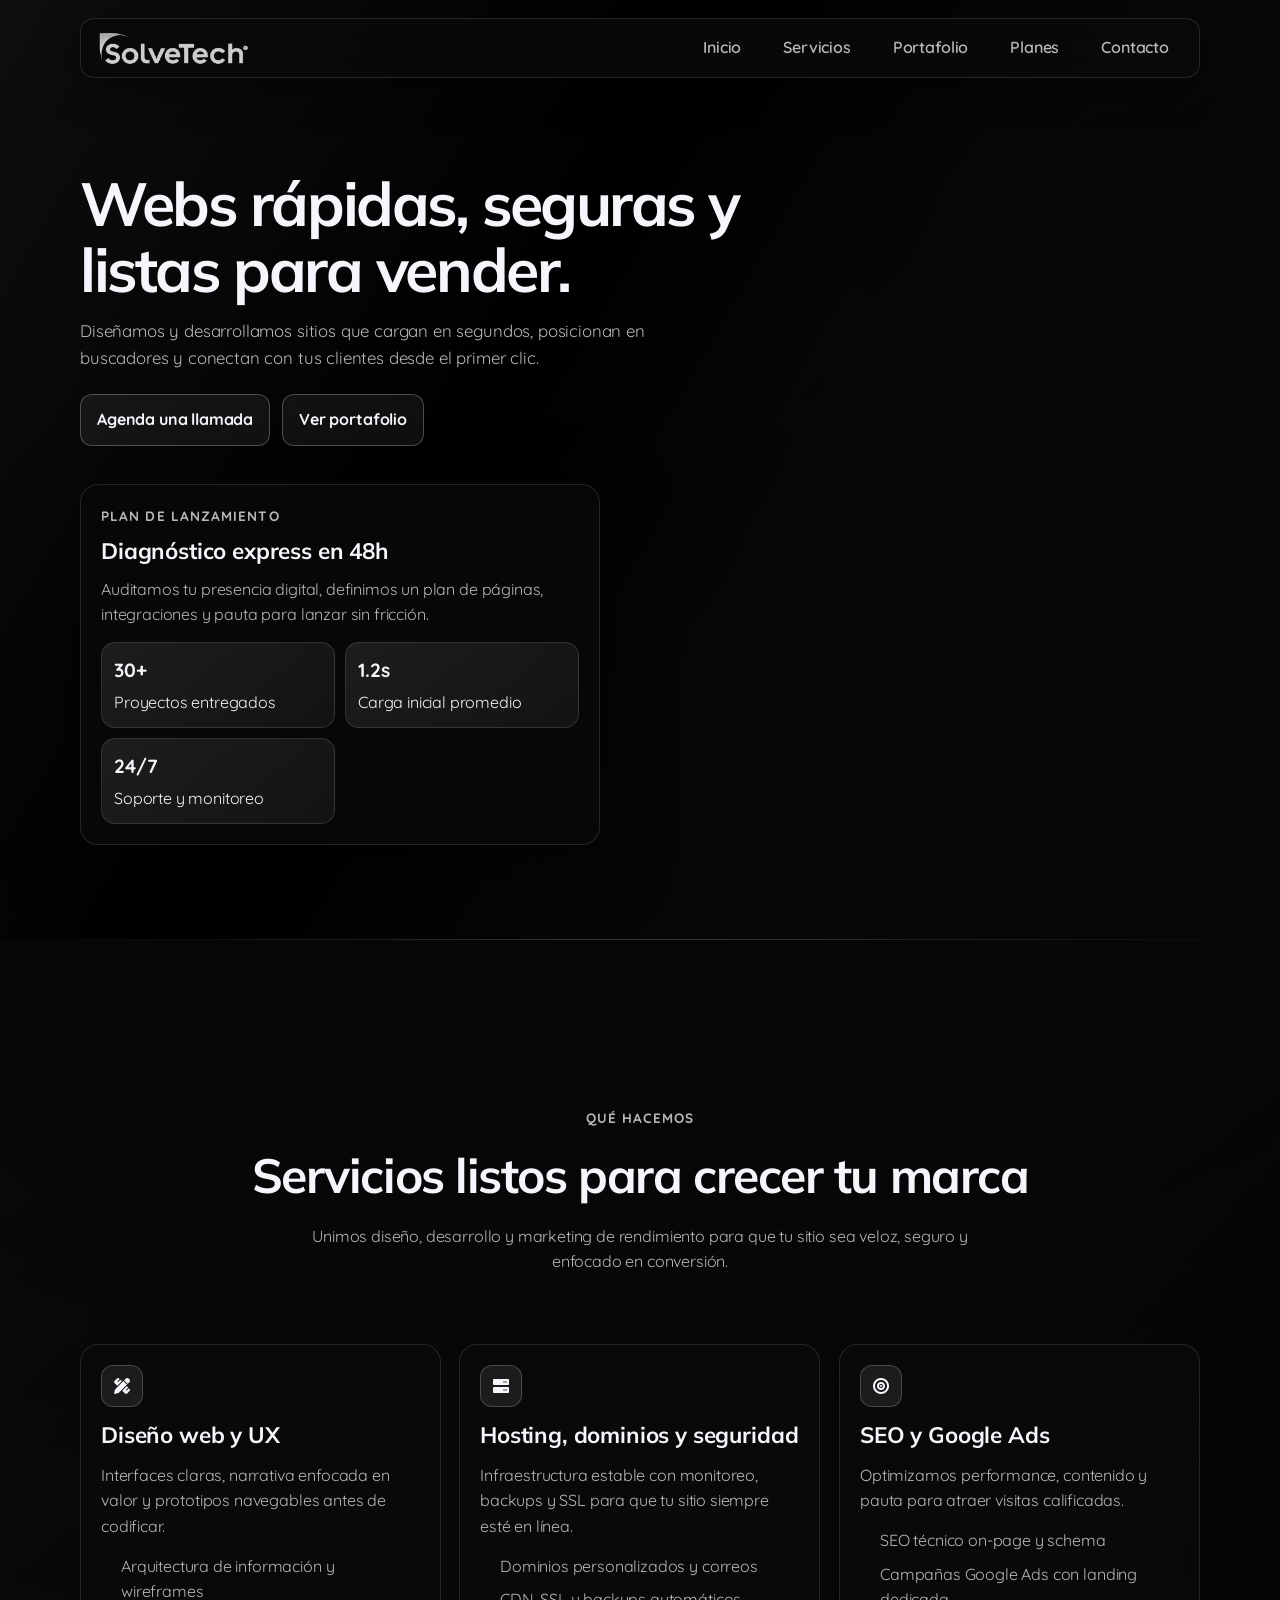
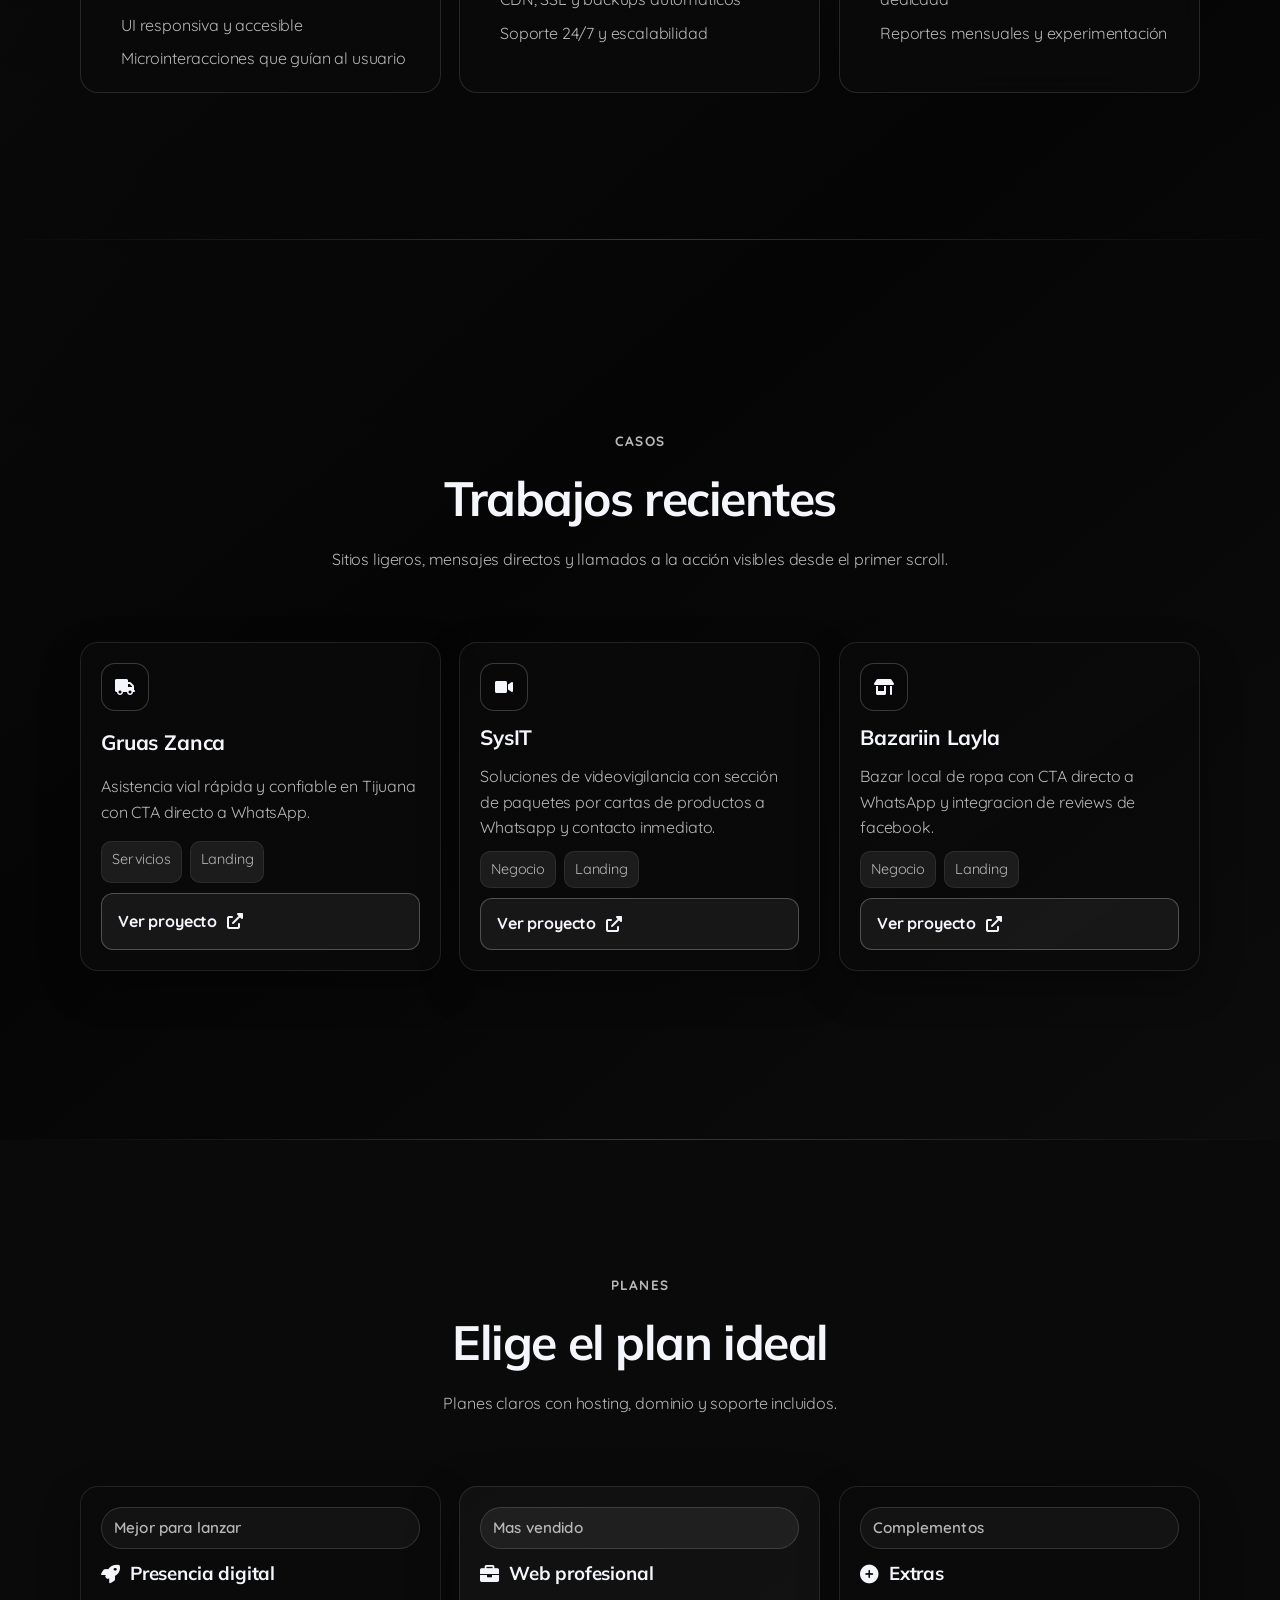
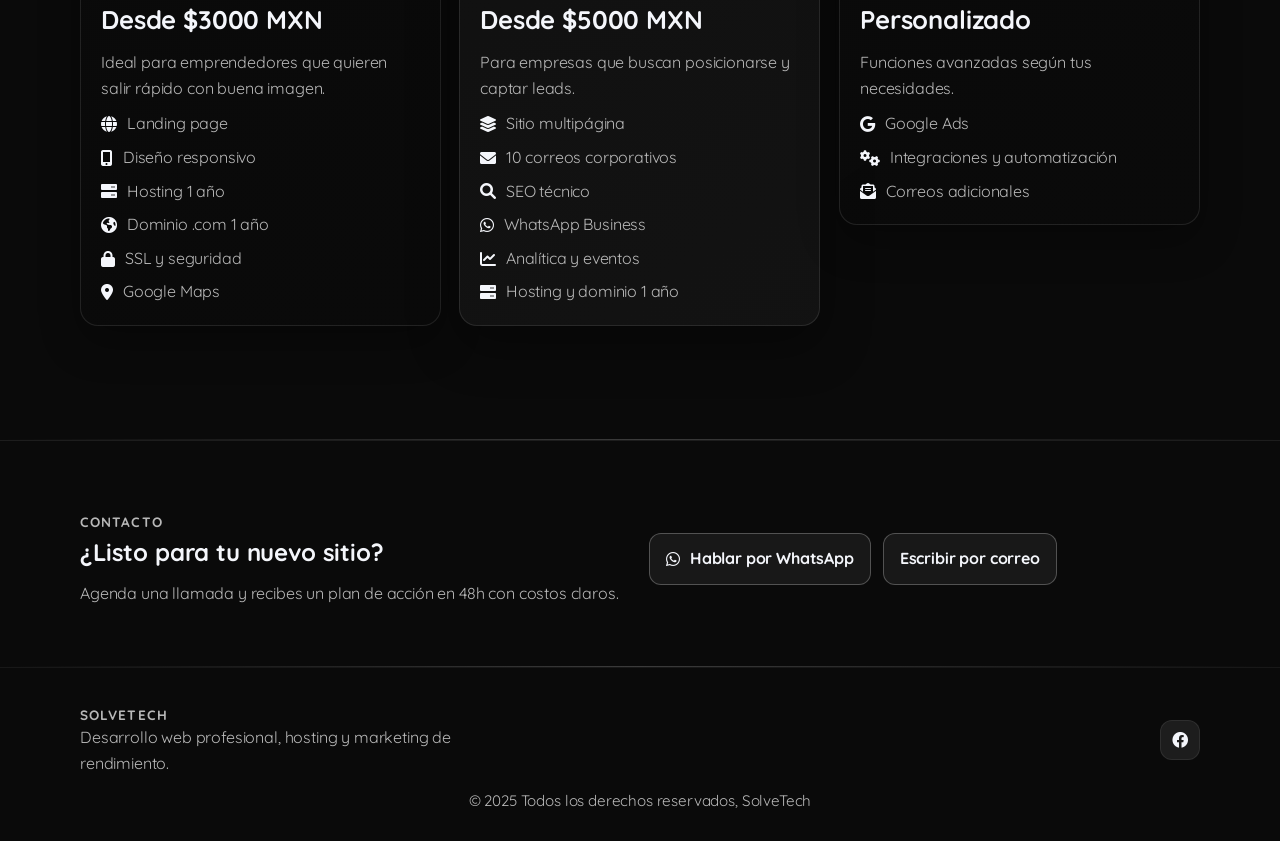
==== index.html @ c9ee6502 "Pagina web de Solvetech, empresa de desarrollo web y marketing digital." ====
﻿<!DOCTYPE html>
<html lang="es">
<head>
  <meta charset="UTF-8">
  <meta name="viewport" content="width=device-width, initial-scale=1.0">
  <meta name="description" content="SolveTech: desarrollo web, hosting, dominios, SEO y Google Ads con enfoque en conversiones.">
  <title>SolveTech - Desarrollo Web Profesional</title>
  <link rel="icon" href="LogoTransparentecClaro.ico" type="image/x-icon">
  <link rel="preload" href="styles.css" as="style">
  <link rel="stylesheet" href="styles.css">
  <link rel="stylesheet" href="https://cdnjs.cloudflare.com/ajax/libs/font-awesome/6.0.0/css/all.min.css">
  <link href="https://fonts.googleapis.com/css2?family=Mulish:wght@400;500;600;700&family=Quicksand:wght@400;500;600;700&display=swap" rel="stylesheet" media="all">
</head>
<body>
  <nav class="navbar" role="navigation" aria-label="Menu principal">
    <div class="nav-container">
      <div class="logo">
        <img src="LogoLetrasTransparenteClaro.png" alt="SolveTech Logo">
      </div>
      <ul class="nav-links">
        <li><a href="#inicio">Inicio</a></li>
        <li><a href="#servicios">Servicios</a></li>
        <li><a href="#portafolio">Portafolio</a></li>
        <li><a href="#precios">Planes</a></li>
        <li><a href="#contacto">Contacto</a></li>
      </ul>
      <button class="menu-toggle" aria-label="Abrir menu">
        <i class="fas fa-bars"></i>
      </button>
    </div>
  </nav>

  <section id="inicio" class="hero section-full">
    <div class="container hero-grid">
      <div class="hero-copy animate">
        <h1>Webs r&aacute;pidas, seguras y listas para vender.</h1>
        <p>Dise&ntilde;amos y desarrollamos sitios que cargan en segundos, posicionan en buscadores y conectan con tus clientes desde el primer clic.</p>
        <div class="hero-actions">
          <a class="btn primary" href="#contacto">Agenda una llamada</a>
          <a class="btn ghost" href="#portafolio">Ver portafolio</a>
        </div>

      </div>
      <div class="hero-card animate" data-delay="80">
        <p class="eyebrow">Plan de lanzamiento</p>
        <h3>Diagn&oacute;stico express en 48h</h3>
        <p>Auditamos tu presencia digital, definimos un plan de p&aacute;ginas, integraciones y pauta para lanzar sin fricci&oacute;n.</p>
        <div class="stats">
          <div class="stat"><span>30+</span>Proyectos entregados</div>
          <div class="stat"><span>1.2s</span>Carga inicial promedio</div>
          <div class="stat"><span>24/7</span>Soporte y monitoreo</div>
        </div>
      </div>
    </div>
  </section>

  <section id="servicios" class="section services section-full">
    <div class="container">
      <div class="section-head animate">
        <p class="eyebrow">Qu&eacute; hacemos</p>
        <h2>Servicios listos para crecer tu marca</h2>
        <p class="lead">Unimos dise&ntilde;o, desarrollo y marketing de rendimiento para que tu sitio sea veloz, seguro y enfocado en conversi&oacute;n.</p>
      </div>
      <div class="services-grid">
        <article class="service-card animate">
          <div class="icon-badge"><i class="fas fa-pen-ruler"></i></div>
          <h3>Dise&ntilde;o web y UX</h3>
          <p>Interfaces claras, narrativa enfocada en valor y prototipos navegables antes de codificar.</p>
          <ul class="checklist">
            <li>Arquitectura de informaci&oacute;n y wireframes</li>
            <li>UI responsiva y accesible</li>
            <li>Microinteracciones que gu&iacute;an al usuario</li>
          </ul>
        </article>
        <article class="service-card animate" data-delay="60">
          <div class="icon-badge"><i class="fas fa-server"></i></div>
          <h3>Hosting, dominios y seguridad</h3>
          <p>Infraestructura estable con monitoreo, backups y SSL para que tu sitio siempre est&eacute; en l&iacute;nea.</p>
          <ul class="checklist">
            <li>Dominios personalizados y correos</li>
            <li>CDN, SSL y backups autom&aacute;ticos</li>
            <li>Soporte 24/7 y escalabilidad</li>
          </ul>
        </article>
        <article class="service-card animate" data-delay="120">
          <div class="icon-badge"><i class="fas fa-bullseye"></i></div>
          <h3>SEO y Google Ads</h3>
          <p>Optimizamos performance, contenido y pauta para atraer visitas calificadas.</p>
          <ul class="checklist">
            <li>SEO t&eacute;cnico on-page y schema</li>
            <li>Campa&ntilde;as Google Ads con landing dedicada</li>
            <li>Reportes mensuales y experimentaci&oacute;n</li>
          </ul>
        </article>
      </div>
    </div>
  </section>

  <section id="portafolio" class="section portfolio section-full">
    <div class="container">
      <div class="section-head animate">
        <p class="eyebrow">Casos</p>
        <h2>Trabajos recientes</h2>
        <p class="lead">Sitios ligeros, mensajes directos y llamados a la acci&oacute;n visibles desde el primer scroll.</p>
      </div>
      <div class="portfolio-grid">
        <article class="portfolio-item animate">
          <div class="portfolio-icon"><i class="fas fa-truck"></i></div>
          <h3>Gruas Zanca</h3>
          <p>Asistencia vial r&aacute;pida y confiable en Tijuana con CTA directo a WhatsApp.</p>
          <div class="tags"><span>Servicios</span><span>Landing</span></div>
          <a href="https://gruaselzanca.com/" class="btn ghost" target="_blank" rel="noopener">Ver proyecto <i class="fas fa-external-link-alt"></i></a>
        </article>
        <article class="portfolio-item animate" data-delay="80">
          <div class="portfolio-icon"><i class="fas fa-video"></i></div>
          <h3>SysIT</h3>
          <p>Soluciones de videovigilancia con secci&oacute;n de paquetes por cartas de productos a Whatsapp y contacto inmediato.</p>
          <div class="tags"><span>Negocio</span><span>Landing</span></div>
          <a href="https://sysitseguridad.com.mx/" class="btn ghost" target="_blank" rel="noopener">Ver proyecto <i class="fas fa-external-link-alt"></i></a>
        </article>
        <article class="portfolio-item animate" data-delay="80">
          <div class="portfolio-icon"><i class="fas fa-shop"></i></div>
          <h3>Bazariin Layla</h3>
          <p>Bazar local de ropa con CTA directo a WhatsApp y integracion de reviews de facebook.</p>
          <div class="tags"><span>Negocio</span><span>Landing</span></div>
          <a href="https://bazariinlayla.com.mx/" class="btn ghost" target="_blank" rel="noopener">Ver proyecto <i class="fas fa-external-link-alt"></i></a>
        </article>
      </div>
    </div>
  </section>

  <section id="precios" class="section pricing section-full">
    <div class="container">
      <div class="section-head animate">
        <p class="eyebrow">Planes</p>
        <h2>Elige el plan ideal</h2>
        <p class="lead">Planes claros con hosting, dominio y soporte incluidos.</p>
      </div>
      <div class="pricing-grid">
        <article class="pricing-card animate">
          <div class="pill muted">Mejor para lanzar</div>
          <h3><i class="fas fa-rocket"></i> Presencia digital</h3>
          <p class="price">Desde &#36;3000 MXN</p>
          <p class="desc">Ideal para emprendedores que quieren salir r&aacute;pido con buena imagen.</p>
          <ul>
            <li><i class="fas fa-globe"></i> Landing page</li>
            <li><i class="fas fa-mobile-alt"></i> Dise&ntilde;o responsivo</li>
            <li><i class="fas fa-server"></i> Hosting 1 a&ntilde;o</li>
            <li><i class="fas fa-globe-americas"></i> Dominio .com 1 a&ntilde;o</li>
            <li><i class="fas fa-lock"></i> SSL y seguridad</li>
            <li><i class="fas fa-map-marker-alt"></i> Google Maps</li>
          </ul>
        </article>
        <article class="pricing-card featured animate" data-delay="80">
          <div class="pill">Mas vendido</div>
          <h3><i class="fas fa-briefcase"></i> Web profesional</h3>
          <p class="price">Desde &#36;5000 MXN</p>
          <p class="desc">Para empresas que buscan posicionarse y captar leads.</p>
          <ul>
            <li><i class="fas fa-layer-group"></i> Sitio multip&aacute;gina</li>
            <li><i class="fas fa-envelope"></i> 10 correos corporativos</li>
            <li><i class="fas fa-search"></i> SEO t&eacute;cnico</li>
            <li><i class="fab fa-whatsapp"></i> WhatsApp Business</li>
            <li><i class="fas fa-chart-line"></i> Anal&iacute;tica y eventos</li>
            <li><i class="fas fa-server"></i> Hosting y dominio 1 a&ntilde;o</li>
          </ul>
        </article>
        <article class="pricing-card animate" data-delay="120">
          <div class="pill muted">Complementos</div>
          <h3><i class="fas fa-plus-circle"></i> Extras</h3>
          <p class="price">Personalizado</p>
          <p class="desc">Funciones avanzadas seg&uacute;n tus necesidades.</p>
          <ul>
            <li><i class="fab fa-google"></i> Google Ads</li>
            <li><i class="fas fa-cogs"></i> Integraciones y automatizaci&oacute;n</li>
            <li><i class="fas fa-envelope-open-text"></i> Correos adicionales</li>
          </ul>
        </article>
      </div>
    </div>
  </section>

  <section id="contacto" class="section contact section-full">
    <div class="container contact-grid">
      <div class="animate">
        <p class="eyebrow">Contacto</p>
        <h2>&iquest;Listo para tu nuevo sitio?</h2>
        <p class="lead">Agenda una llamada y recibes un plan de acci&oacute;n en 48h con costos claros.</p>
      </div>
      <div class="contact-actions animate" data-delay="80">
        <a href="https://wa.me/526641649998" class="btn primary" target="_blank" rel="noopener">
          <i class="fab fa-whatsapp"></i> Hablar por WhatsApp
        </a>
        <a href="mailto:hola@solvetech.com.mx" class="btn ghost">Escribir por correo</a>
      </div>
    </div>
  </section>

  <footer class="footer" role="contentinfo">
    <div class="container footer-grid">
      <div>
        <p class="eyebrow">SolveTech</p>
        <p class="muted">Desarrollo web profesional, hosting y marketing de rendimiento.</p>
      </div>
      <div class="social-links">
        <a href="https://www.facebook.com/profile.php?id=61574623443688" target="_blank" rel="noopener"><i class="fab fa-facebook"></i></a>
      </div>
    </div>
    <p class="copy">&copy; 2025 Todos los derechos reservados, SolveTech</p>
  </footer>

  <script>
    const menuToggle = document.querySelector('.menu-toggle');
    const navLinks = document.querySelector('.nav-links');

    menuToggle.addEventListener('click', () => {
      navLinks.classList.toggle('active');
    });

    document.querySelectorAll('a[href^="#"]').forEach(anchor => {
      anchor.addEventListener('click', function (e) {
        e.preventDefault();
        const target = document.querySelector(this.getAttribute('href'));
        if (target) {
          target.scrollIntoView({ behavior: 'smooth' });
        }
        navLinks.classList.remove('active');
      });
    });

    const animated = document.querySelectorAll('.animate');
    const observer = new IntersectionObserver(entries => {
      entries.forEach(entry => {
        if (entry.isIntersecting) {
          const el = entry.target;
          const delay = el.dataset.delay ? Number(el.dataset.delay) : 0;
          setTimeout(() => el.classList.add('visible'), delay);
          observer.unobserve(el);
        }
      });
    }, { threshold: 0.18 });

    animated.forEach(el => observer.observe(el));
  </script>
</body>
</html>
---- styles.css ----
:root {
  --bg: #0a0a0a;
  --bg-2: #0f141d;
  --panel: rgba(8, 8, 8, 0.9);
  --card: rgba(12, 12, 12, 0.92);
  --border: rgba(255, 255, 255, 0.12);
  --text: #f4f6fb;
  --muted: #b8b8b8;
  --accent: #090c12;
  --accent-2: #090c12;
  --shadow: 0 22px 70px rgba(0, 0, 0, 0.55);
  --radius: 18px;
  --container: min(1120px, 90vw);
  --font-heading: 'Mulish', sans-serif;
  --font-body: 'Quicksand', sans-serif;
}

* { box-sizing: border-box; margin: 0; padding: 0; }
html { scroll-behavior: smooth; }
body {
  font-family: var(--font-body);
  background: radial-gradient(circle at 20% 20%, rgba(5, 5, 5, 0.842), transparent 40%),
              radial-gradient(circle at 80% 0%, rgba(2, 2, 2, 0.6), transparent 40%),
              linear-gradient(140deg, #131313 0%, #050505 50%, #131313 100%);
  color: var(--text);
  min-height: 100vh;
  line-height: 1.6;
  overflow-x: hidden;
  letter-spacing: -0.01em;
  -webkit-font-smoothing: antialiased;
}

a { color: inherit; text-decoration: none; }
ul { list-style: none; }

.container { width: var(--container); margin: 0 auto; }

section {
  min-height: 100vh;
  padding: 100px 0 80px;
  position: relative;
  scroll-margin-top: 110px;
  overflow: visible;
}
section::after {
  content: '';
  position: absolute;
  left: 0;
  right: 0;
  bottom: 0;
  height: 1px;
  background: linear-gradient(90deg, transparent, rgba(255, 255, 255, 0.2), transparent);
  pointer-events: none;
}
.section .container,
.hero .container {
  min-height: calc(100vh - 180px);
  display: flex;
  flex-direction: column;
  justify-content: center;
  gap: 24px;
}

/* Navbar */
.navbar {
  position: fixed;
  top: 18px;
  left: 50%;
  transform: translateX(-50%);
  width: var(--container);
  padding: 12px 18px;
  background: rgba(10, 10, 10, 0.85);
  border: 1px solid var(--border);
  border-radius: 14px;
  box-shadow: 0 10px 40px rgba(0, 0, 0, 0.4);
  backdrop-filter: blur(14px);
  z-index: 1000;
}
.nav-container { display: flex; align-items: center; justify-content: space-between; gap: 16px; }
.logo img { height: 34px; width: auto; display: block; }
.nav-links { display: flex; gap: 18px; align-items: center; }
.nav-links a {
  color: var(--muted);
  padding: 10px 12px;
  border-radius: 12px;
  transition: all 0.2s ease;
  font-weight: 600;
}
.nav-links a:hover { color: var(--text); background: rgba(255, 255, 255, 0.06); }
.menu-toggle { display: none; background: none; border: 1px solid rgba(255, 255, 255, 0.2); color: var(--text); padding: 8px 10px; border-radius: 10px; font-size: 1.1rem; cursor: pointer; }

/* Hero */
.hero {
  padding-top: 140px;
  background: linear-gradient(120deg, #0e0e0e, #000000 40%, transparent 60%);
  position: relative;
  overflow: hidden;
}
.hero .container { position: relative; z-index: 1; }
.hero-art {
  position: absolute;
  right: 50px;
  top: 110px;
  width: 380px;
  height: 380px;
  border-radius: 50%;
  background: radial-gradient(circle at 30% 30%, rgba(255, 255, 255, 0.06), rgba(0, 0, 0, 0) 60%);
  border: 1px solid rgba(255, 255, 255, 0.08);
  box-shadow: inset 0 0 60px rgba(0, 0, 0, 0.7), 0 30px 80px rgba(0, 0, 0, 0.6);
  pointer-events: none;
  opacity: 0.8;
}
.hero-art::before {
  content: '';
  position: absolute;
  inset: 22px;
  border-radius: 50%;
  border: 1px dashed rgba(255, 255, 255, 0.1);
  opacity: 0.6;
}
.hero-art::after {
  content: '';
  position: absolute;
  inset: -18px;
  border-radius: 50%;
  background: repeating-linear-gradient(135deg, rgba(255, 255, 255, 0.05) 0 1px, transparent 1px 12px);
  opacity: 0.4;
  mask: radial-gradient(circle, rgba(0, 0, 0, 0.7) 0 55%, transparent 65%);
  -webkit-mask: radial-gradient(circle, rgba(0, 0, 0, 0.7) 0 55%, transparent 65%);
}
.hero-grid { display: grid; grid-template-columns: 1.15fr 0.85fr; gap: 28px; align-items: start; }
.hero-copy { max-width: 720px; }
.hero-card { max-width: 520px; justify-self: end; }
.hero-copy h1 {
  font-family: var(--font-heading);
  font-size: clamp(2.4rem, 6vw, 3.8rem);
  line-height: 1.08;
  margin: 16px 0;
  letter-spacing: -0.04em;
}
.hero-copy p { color: var(--muted); font-size: 1.05rem; max-width: 640px; }
.hero-actions { display: flex; gap: 12px; flex-wrap: wrap; margin: 22px 0 14px; }
.hero-tags { display: flex; flex-wrap: wrap; gap: 10px; color: var(--muted); }
.hero-tags span { padding: 8px 12px; border-radius: 999px; background: rgba(255, 255, 255, 0.06); border: 1px solid rgba(255, 255, 255, 0.08); font-size: 0.95rem; }

.hero-card {
  background: var(--panel);
  border: 1px solid var(--border);
  border-radius: var(--radius);
  padding: 20px;
  box-shadow: var(--shadow);
  backdrop-filter: blur(16px);
  animation: float 6s ease-in-out infinite;
  margin-top: 0;
}
.hero-card h3 { margin: 6px 0 8px; font-family: var(--font-heading); font-size: 1.4rem; }
.hero-card p { color: var(--muted); }
.stats { margin-top: 14px; display: grid; grid-template-columns: repeat(auto-fit, minmax(160px, 1fr)); gap: 10px; }
.stat { padding: 12px; border: 1px solid rgba(255, 255, 255, 0.12); border-radius: 14px; background: linear-gradient(140deg, rgba(255, 255, 255, 0.09), rgba(255, 255, 255, 0.05)); }
.stat span { display: block; font-weight: 700; font-size: 1.2rem; color: var(--text); margin-bottom: 4px; }

.pill {
  display: inline-flex;
  align-items: center;
  gap: 8px;
  padding: 8px 12px;
  border-radius: 999px;
  border: 1px solid rgba(255, 255, 255, 0.14);
  background: rgba(255, 255, 255, 0.06);
  color: var(--muted);
  font-weight: 600;
  letter-spacing: 0.01em;
  font-size: 0.95rem;
}
.pill.muted { background: rgba(255, 255, 255, 0.04); color: var(--muted); }

.btn {
  display: inline-flex;
  align-items: center;
  gap: 10px;
  padding: 12px 16px;
  border-radius: 12px;
  font-weight: 700;
  border: 1px solid rgba(255, 255, 255, 0.25);
  transition: all 0.2s ease;
  cursor: pointer;
}
.btn.primary { background: rgba(255, 255, 255, 0.06); }
.btn.primary:hover { transform: translateY(-2px); box-shadow: 0 16px 38px rgba(0, 0, 0, 0.48); }
.btn.ghost { background: rgba(255, 255, 255, 0.06); color: var(--text); }
.btn.ghost:hover { background: rgba(255, 255, 255, 0.12); }

.eyebrow { text-transform: uppercase; letter-spacing: 0.08em; font-weight: 700; font-size: 0.85rem; color: var(--muted); }
.lead { color: var(--muted); max-width: 720px; margin: 10px auto 0; }
.section-head { text-align: center; margin-bottom: 46px; }
.section-head h2 { font-family: var(--font-heading); font-size: clamp(2rem, 4vw, 3rem); letter-spacing: -0.03em; margin: 8px 0; }

/* Services */
.services { background: transparent; }
.services-grid { display: grid; grid-template-columns: repeat(auto-fit, minmax(280px, 1fr)); gap: 18px; }
.service-card {
  padding: 20px;
  border-radius: var(--radius);
  border: 1px solid var(--border);
  background: linear-gradient(145deg, rgba(10, 10, 10, 0.767), rgba(10, 10, 10, 0.795));
  transition: transform 0.2s ease, border-color 0.2s ease, background 0.2s ease;
  backdrop-filter: blur(12px);
}
.service-card:hover { transform: translateY(-6px); border-color: rgba(255, 255, 255, 0.28); background: rgba(255, 255, 255, 0.05); }
.service-card h3 { font-family: var(--font-heading); font-size: 1.4rem; margin: 10px 0; }
.service-card p { color: var(--muted); }
.icon-badge {
  width: 42px; height: 42px;
  border-radius: 12px;
  background: rgba(255, 255, 255, 0.08);
  display: inline-flex; align-items: center; justify-content: center;
  color: var(--text);
  border: 1px solid rgba(255, 255, 255, 0.2);
}
.checklist { margin-top: 14px; display: grid; gap: 8px; padding-left: 0; }
.checklist li { position: relative; padding-left: 20px; color: var(--muted); }
.checklist li::before { content: '-'; position: absolute; left: 0; color: var(--accent); }

/* Portfolio */
.portfolio-grid { display: grid; grid-template-columns: repeat(auto-fit, minmax(260px, 1fr)); gap: 18px; }
.portfolio-item {
  padding: 20px;
  border-radius: var(--radius);
  border: 1px solid rgba(255, 255, 255, 0.1);
  background: linear-gradient(145deg, rgba(10, 10, 10, 0.767), rgba(10, 10, 10, 0.795));
  box-shadow: 0 16px 40px rgba(0,0,0,0.32);
  display: grid;
  gap: 10px;
}
.portfolio-item h3 { font-family: var(--font-heading); font-size: 1.3rem; }
.portfolio-item p { color: var(--muted); }
.portfolio-icon { width: 48px; height: 48px; border-radius: 14px; background: rgba(0, 0, 0, 0.08); display: inline-flex; align-items: center; justify-content: center; color: var(--text); border: 1px solid rgba(255, 255, 255, 0.2); }
.tags { display: flex; gap: 8px; flex-wrap: wrap; }
.tags span { padding: 6px 10px; border-radius: 10px; background: rgba(255, 255, 255, 0.08); border: 1px solid rgba(255, 255, 255, 0.08); font-size: 0.9rem; color: var(--muted); }

/* Pricing */
.pricing { background: #0a0a0a}
.pricing-grid { display: grid; grid-template-columns: repeat(auto-fit, minmax(260px, 1fr)); gap: 18px; align-items: start; }
.pricing-card {
  padding: 20px;
  border-radius: var(--radius);
  border: 1px solid rgba(255, 255, 255, 0.1);
  background: linear-gradient(145deg, rgba(10, 10, 10, 0.767), rgba(10, 10, 10, 0.795));
  box-shadow: 0 16px 40px rgba(0,0,0,0.3);
  display: grid;
  gap: 10px;
}
.pricing-card h3 { font-family: var(--font-heading); display: flex; align-items: center; gap: 10px; }
.price { font-size: 1.6rem; font-weight: 800; color: var(--text); }
.desc { color: var(--muted); }
.pricing-card ul { display: grid; gap: 8px; padding: 0; }
.pricing-card li { display: flex; align-items: center; gap: 10px; color: var(--muted); }
.pricing-card li i { color: var(--text); }
.pricing-card.featured { border-color: rgba(255, 255, 255, 0.1); box-shadow: 0 18px 50px rgba(2, 2, 2, 0.4); background: linear-gradient(145deg, rgba(19, 19, 19, 0.767), rgba(22, 22, 22, 0.747)); }

/* Contact */
.contact {
  background: #0a0a0a;
  border-top: 1px solid rgba(255, 255, 255, 0.08);
  height: auto;
  min-height: 0;
  padding: 70px 0 60px;
}
.contact-grid.container { display: grid; grid-template-columns: repeat(auto-fit, minmax(260px, 1fr)); gap: 18px; align-items: center; min-height: auto; }
.contact-actions { display: flex; gap: 12px; flex-wrap: wrap; }

/* Footer */
.footer { padding: 36px 0 28px; background: #0a0a0a; border-top: 1px solid rgba(255,255,255,0.06); }
.footer-grid { display: flex; justify-content: space-between; align-items: center; gap: 18px; flex-wrap: wrap; }
.footer .muted { color: var(--muted); max-width: 460px; }
.social-links { display: flex; gap: 12px; }
.social-links a { width: 40px; height: 40px; border-radius: 12px; border: 1px solid rgba(255,255,255,0.08); display: inline-flex; align-items: center; justify-content: center; color: var(--text); background: rgba(255,255,255,0.08); transition: all 0.2s ease; }
.social-links a:hover { background: rgba(255,255,255,0.14); color: var(--accent); }
.copy { text-align: center; color: var(--muted); margin-top: 12px; font-size: 0.95rem; }

/* Animations */
@keyframes float { 0% { transform: translateY(0); } 50% { transform: translateY(-6px); } 100% { transform: translateY(0); } }
.animate { opacity: 0; transform: translateY(24px); transition: opacity 0.55s ease, transform 0.55s ease; will-change: opacity, transform; }
.animate.visible { opacity: 1; transform: translateY(0); }

/* Responsive */
@media (max-width: 960px) {
  .navbar { width: 94vw; }
  .nav-links { position: absolute; top: 58px; right: 16px; flex-direction: column; align-items: flex-start; gap: 8px; padding: 12px; background: rgba(10,10,10,0.95); border: 1px solid var(--border); border-radius: 12px; width: 220px; transform: translateY(-10px); opacity: 0; pointer-events: none; transition: all 0.2s ease; }
  .nav-links.active { transform: translateY(0); opacity: 1; pointer-events: auto; }
  .menu-toggle { display: block; }
  .hero { padding-top: 120px; }
  .hero-grid { grid-template-columns: 1fr; gap: 18px; }
  .hero-card { max-width: 100%; justify-self: start; }
  .hero-art { right: -140px; top: 40px; opacity: 0.45; }
  section { padding: 90px 0 70px; scroll-margin-top: 90px; min-height: 100vh; }
  .contact { padding: 60px 0 50px; }
}

@media (max-width: 640px) {
  .navbar { padding: 10px 14px; }
  .hero-copy h1 { font-size: clamp(2.1rem, 8vw, 2.8rem); }
  .hero-actions { width: 100%; }
  .btn { width: 100%; justify-content: center; }
  .hero-art { display: none; }
  .footer-grid { flex-direction: column; align-items: flex-start; }
  section { padding: 70px 0 50px; min-height: 100vh; }
  .contact { padding: 50px 0 40px; }
  .contact-grid { text-align: center; }
  .contact-actions { justify-content: center; }
}

@media (max-height: 760px) {
  section { padding: 80px 0 60px; }
  .section .container,
  .hero .container { min-height: calc(100vh - 170px); }
}
---- styles.css ----
:root {
  --bg: #0a0a0a;
  --bg-2: #0f141d;
  --panel: rgba(8, 8, 8, 0.9);
  --card: rgba(12, 12, 12, 0.92);
  --border: rgba(255, 255, 255, 0.12);
  --text: #f4f6fb;
  --muted: #b8b8b8;
  --accent: #090c12;
  --accent-2: #090c12;
  --shadow: 0 22px 70px rgba(0, 0, 0, 0.55);
  --radius: 18px;
  --container: min(1120px, 90vw);
  --font-heading: 'Mulish', sans-serif;
  --font-body: 'Quicksand', sans-serif;
}

* { box-sizing: border-box; margin: 0; padding: 0; }
html { scroll-behavior: smooth; }
body {
  font-family: var(--font-body);
  background: radial-gradient(circle at 20% 20%, rgba(5, 5, 5, 0.842), transparent 40%),
              radial-gradient(circle at 80% 0%, rgba(2, 2, 2, 0.6), transparent 40%),
              linear-gradient(140deg, #131313 0%, #050505 50%, #131313 100%);
  color: var(--text);
  min-height: 100vh;
  line-height: 1.6;
  overflow-x: hidden;
  letter-spacing: -0.01em;
  -webkit-font-smoothing: antialiased;
}

a { color: inherit; text-decoration: none; }
ul { list-style: none; }

.container { width: var(--container); margin: 0 auto; }

section {
  min-height: 100vh;
  padding: 100px 0 80px;
  position: relative;
  scroll-margin-top: 110px;
  overflow: visible;
}
section::after {
  content: '';
  position: absolute;
  left: 0;
  right: 0;
  bottom: 0;
  height: 1px;
  background: linear-gradient(90deg, transparent, rgba(255, 255, 255, 0.2), transparent);
  pointer-events: none;
}
.section .container,
.hero .container {
  min-height: calc(100vh - 180px);
  display: flex;
  flex-direction: column;
  justify-content: center;
  gap: 24px;
}

/* Navbar */
.navbar {
  position: fixed;
  top: 18px;
  left: 50%;
  transform: translateX(-50%);
  width: var(--container);
  padding: 12px 18px;
  background: rgba(10, 10, 10, 0.85);
  border: 1px solid var(--border);
  border-radius: 14px;
  box-shadow: 0 10px 40px rgba(0, 0, 0, 0.4);
  backdrop-filter: blur(14px);
  z-index: 1000;
}
.nav-container { display: flex; align-items: center; justify-content: space-between; gap: 16px; }
.logo img { height: 34px; width: auto; display: block; }
.nav-links { display: flex; gap: 18px; align-items: center; }
.nav-links a {
  color: var(--muted);
  padding: 10px 12px;
  border-radius: 12px;
  transition: all 0.2s ease;
  font-weight: 600;
}
.nav-links a:hover { color: var(--text); background: rgba(255, 255, 255, 0.06); }
.menu-toggle { display: none; background: none; border: 1px solid rgba(255, 255, 255, 0.2); color: var(--text); padding: 8px 10px; border-radius: 10px; font-size: 1.1rem; cursor: pointer; }

/* Hero */
.hero {
  padding-top: 140px;
  background: linear-gradient(120deg, #0e0e0e, #000000 40%, transparent 60%);
  position: relative;
  overflow: hidden;
}
.hero .container { position: relative; z-index: 1; }
.hero-art {
  position: absolute;
  right: 50px;
  top: 110px;
  width: 380px;
  height: 380px;
  border-radius: 50%;
  background: radial-gradient(circle at 30% 30%, rgba(255, 255, 255, 0.06), rgba(0, 0, 0, 0) 60%);
  border: 1px solid rgba(255, 255, 255, 0.08);
  box-shadow: inset 0 0 60px rgba(0, 0, 0, 0.7), 0 30px 80px rgba(0, 0, 0, 0.6);
  pointer-events: none;
  opacity: 0.8;
}
.hero-art::before {
  content: '';
  position: absolute;
  inset: 22px;
  border-radius: 50%;
  border: 1px dashed rgba(255, 255, 255, 0.1);
  opacity: 0.6;
}
.hero-art::after {
  content: '';
  position: absolute;
  inset: -18px;
  border-radius: 50%;
  background: repeating-linear-gradient(135deg, rgba(255, 255, 255, 0.05) 0 1px, transparent 1px 12px);
  opacity: 0.4;
  mask: radial-gradient(circle, rgba(0, 0, 0, 0.7) 0 55%, transparent 65%);
  -webkit-mask: radial-gradient(circle, rgba(0, 0, 0, 0.7) 0 55%, transparent 65%);
}
.hero-grid { display: grid; grid-template-columns: 1.15fr 0.85fr; gap: 28px; align-items: start; }
.hero-copy { max-width: 720px; }
.hero-card { max-width: 520px; justify-self: end; }
.hero-copy h1 {
  font-family: var(--font-heading);
  font-size: clamp(2.4rem, 6vw, 3.8rem);
  line-height: 1.08;
  margin: 16px 0;
  letter-spacing: -0.04em;
}
.hero-copy p { color: var(--muted); font-size: 1.05rem; max-width: 640px; }
.hero-actions { display: flex; gap: 12px; flex-wrap: wrap; margin: 22px 0 14px; }
.hero-tags { display: flex; flex-wrap: wrap; gap: 10px; color: var(--muted); }
.hero-tags span { padding: 8px 12px; border-radius: 999px; background: rgba(255, 255, 255, 0.06); border: 1px solid rgba(255, 255, 255, 0.08); font-size: 0.95rem; }

.hero-card {
  background: var(--panel);
  border: 1px solid var(--border);
  border-radius: var(--radius);
  padding: 20px;
  box-shadow: var(--shadow);
  backdrop-filter: blur(16px);
  animation: float 6s ease-in-out infinite;
  margin-top: 0;
}
.hero-card h3 { margin: 6px 0 8px; font-family: var(--font-heading); font-size: 1.4rem; }
.hero-card p { color: var(--muted); }
.stats { margin-top: 14px; display: grid; grid-template-columns: repeat(auto-fit, minmax(160px, 1fr)); gap: 10px; }
.stat { padding: 12px; border: 1px solid rgba(255, 255, 255, 0.12); border-radius: 14px; background: linear-gradient(140deg, rgba(255, 255, 255, 0.09), rgba(255, 255, 255, 0.05)); }
.stat span { display: block; font-weight: 700; font-size: 1.2rem; color: var(--text); margin-bottom: 4px; }

.pill {
  display: inline-flex;
  align-items: center;
  gap: 8px;
  padding: 8px 12px;
  border-radius: 999px;
  border: 1px solid rgba(255, 255, 255, 0.14);
  background: rgba(255, 255, 255, 0.06);
  color: var(--muted);
  font-weight: 600;
  letter-spacing: 0.01em;
  font-size: 0.95rem;
}
.pill.muted { background: rgba(255, 255, 255, 0.04); color: var(--muted); }

.btn {
  display: inline-flex;
  align-items: center;
  gap: 10px;
  padding: 12px 16px;
  border-radius: 12px;
  font-weight: 700;
  border: 1px solid rgba(255, 255, 255, 0.25);
  transition: all 0.2s ease;
  cursor: pointer;
}
.btn.primary { background: rgba(255, 255, 255, 0.06); }
.btn.primary:hover { transform: translateY(-2px); box-shadow: 0 16px 38px rgba(0, 0, 0, 0.48); }
.btn.ghost { background: rgba(255, 255, 255, 0.06); color: var(--text); }
.btn.ghost:hover { background: rgba(255, 255, 255, 0.12); }

.eyebrow { text-transform: uppercase; letter-spacing: 0.08em; font-weight: 700; font-size: 0.85rem; color: var(--muted); }
.lead { color: var(--muted); max-width: 720px; margin: 10px auto 0; }
.section-head { text-align: center; margin-bottom: 46px; }
.section-head h2 { font-family: var(--font-heading); font-size: clamp(2rem, 4vw, 3rem); letter-spacing: -0.03em; margin: 8px 0; }

/* Services */
.services { background: transparent; }
.services-grid { display: grid; grid-template-columns: repeat(auto-fit, minmax(280px, 1fr)); gap: 18px; }
.service-card {
  padding: 20px;
  border-radius: var(--radius);
  border: 1px solid var(--border);
  background: linear-gradient(145deg, rgba(10, 10, 10, 0.767), rgba(10, 10, 10, 0.795));
  transition: transform 0.2s ease, border-color 0.2s ease, background 0.2s ease;
  backdrop-filter: blur(12px);
}
.service-card:hover { transform: translateY(-6px); border-color: rgba(255, 255, 255, 0.28); background: rgba(255, 255, 255, 0.05); }
.service-card h3 { font-family: var(--font-heading); font-size: 1.4rem; margin: 10px 0; }
.service-card p { color: var(--muted); }
.icon-badge {
  width: 42px; height: 42px;
  border-radius: 12px;
  background: rgba(255, 255, 255, 0.08);
  display: inline-flex; align-items: center; justify-content: center;
  color: var(--text);
  border: 1px solid rgba(255, 255, 255, 0.2);
}
.checklist { margin-top: 14px; display: grid; gap: 8px; padding-left: 0; }
.checklist li { position: relative; padding-left: 20px; color: var(--muted); }
.checklist li::before { content: '-'; position: absolute; left: 0; color: var(--accent); }

/* Portfolio */
.portfolio-grid { display: grid; grid-template-columns: repeat(auto-fit, minmax(260px, 1fr)); gap: 18px; }
.portfolio-item {
  padding: 20px;
  border-radius: var(--radius);
  border: 1px solid rgba(255, 255, 255, 0.1);
  background: linear-gradient(145deg, rgba(10, 10, 10, 0.767), rgba(10, 10, 10, 0.795));
  box-shadow: 0 16px 40px rgba(0,0,0,0.32);
  display: grid;
  gap: 10px;
}
.portfolio-item h3 { font-family: var(--font-heading); font-size: 1.3rem; }
.portfolio-item p { color: var(--muted); }
.portfolio-icon { width: 48px; height: 48px; border-radius: 14px; background: rgba(0, 0, 0, 0.08); display: inline-flex; align-items: center; justify-content: center; color: var(--text); border: 1px solid rgba(255, 255, 255, 0.2); }
.tags { display: flex; gap: 8px; flex-wrap: wrap; }
.tags span { padding: 6px 10px; border-radius: 10px; background: rgba(255, 255, 255, 0.08); border: 1px solid rgba(255, 255, 255, 0.08); font-size: 0.9rem; color: var(--muted); }

/* Pricing */
.pricing { background: #0a0a0a}
.pricing-grid { display: grid; grid-template-columns: repeat(auto-fit, minmax(260px, 1fr)); gap: 18px; align-items: start; }
.pricing-card {
  padding: 20px;
  border-radius: var(--radius);
  border: 1px solid rgba(255, 255, 255, 0.1);
  background: linear-gradient(145deg, rgba(10, 10, 10, 0.767), rgba(10, 10, 10, 0.795));
  box-shadow: 0 16px 40px rgba(0,0,0,0.3);
  display: grid;
  gap: 10px;
}
.pricing-card h3 { font-family: var(--font-heading); display: flex; align-items: center; gap: 10px; }
.price { font-size: 1.6rem; font-weight: 800; color: var(--text); }
.desc { color: var(--muted); }
.pricing-card ul { display: grid; gap: 8px; padding: 0; }
.pricing-card li { display: flex; align-items: center; gap: 10px; color: var(--muted); }
.pricing-card li i { color: var(--text); }
.pricing-card.featured { border-color: rgba(255, 255, 255, 0.1); box-shadow: 0 18px 50px rgba(2, 2, 2, 0.4); background: linear-gradient(145deg, rgba(19, 19, 19, 0.767), rgba(22, 22, 22, 0.747)); }

/* Contact */
.contact {
  background: #0a0a0a;
  border-top: 1px solid rgba(255, 255, 255, 0.08);
  height: auto;
  min-height: 0;
  padding: 70px 0 60px;
}
.contact-grid.container { display: grid; grid-template-columns: repeat(auto-fit, minmax(260px, 1fr)); gap: 18px; align-items: center; min-height: auto; }
.contact-actions { display: flex; gap: 12px; flex-wrap: wrap; }

/* Footer */
.footer { padding: 36px 0 28px; background: #0a0a0a; border-top: 1px solid rgba(255,255,255,0.06); }
.footer-grid { display: flex; justify-content: space-between; align-items: center; gap: 18px; flex-wrap: wrap; }
.footer .muted { color: var(--muted); max-width: 460px; }
.social-links { display: flex; gap: 12px; }
.social-links a { width: 40px; height: 40px; border-radius: 12px; border: 1px solid rgba(255,255,255,0.08); display: inline-flex; align-items: center; justify-content: center; color: var(--text); background: rgba(255,255,255,0.08); transition: all 0.2s ease; }
.social-links a:hover { background: rgba(255,255,255,0.14); color: var(--accent); }
.copy { text-align: center; color: var(--muted); margin-top: 12px; font-size: 0.95rem; }

/* Animations */
@keyframes float { 0% { transform: translateY(0); } 50% { transform: translateY(-6px); } 100% { transform: translateY(0); } }
.animate { opacity: 0; transform: translateY(24px); transition: opacity 0.55s ease, transform 0.55s ease; will-change: opacity, transform; }
.animate.visible { opacity: 1; transform: translateY(0); }

/* Responsive */
@media (max-width: 960px) {
  .navbar { width: 94vw; }
  .nav-links { position: absolute; top: 58px; right: 16px; flex-direction: column; align-items: flex-start; gap: 8px; padding: 12px; background: rgba(10,10,10,0.95); border: 1px solid var(--border); border-radius: 12px; width: 220px; transform: translateY(-10px); opacity: 0; pointer-events: none; transition: all 0.2s ease; }
  .nav-links.active { transform: translateY(0); opacity: 1; pointer-events: auto; }
  .menu-toggle { display: block; }
  .hero { padding-top: 120px; }
  .hero-grid { grid-template-columns: 1fr; gap: 18px; }
  .hero-card { max-width: 100%; justify-self: start; }
  .hero-art { right: -140px; top: 40px; opacity: 0.45; }
  section { padding: 90px 0 70px; scroll-margin-top: 90px; min-height: 100vh; }
  .contact { padding: 60px 0 50px; }
}

@media (max-width: 640px) {
  .navbar { padding: 10px 14px; }
  .hero-copy h1 { font-size: clamp(2.1rem, 8vw, 2.8rem); }
  .hero-actions { width: 100%; }
  .btn { width: 100%; justify-content: center; }
  .hero-art { display: none; }
  .footer-grid { flex-direction: column; align-items: flex-start; }
  section { padding: 70px 0 50px; min-height: 100vh; }
  .contact { padding: 50px 0 40px; }
  .contact-grid { text-align: center; }
  .contact-actions { justify-content: center; }
}

@media (max-height: 760px) {
  section { padding: 80px 0 60px; }
  .section .container,
  .hero .container { min-height: calc(100vh - 170px); }
}
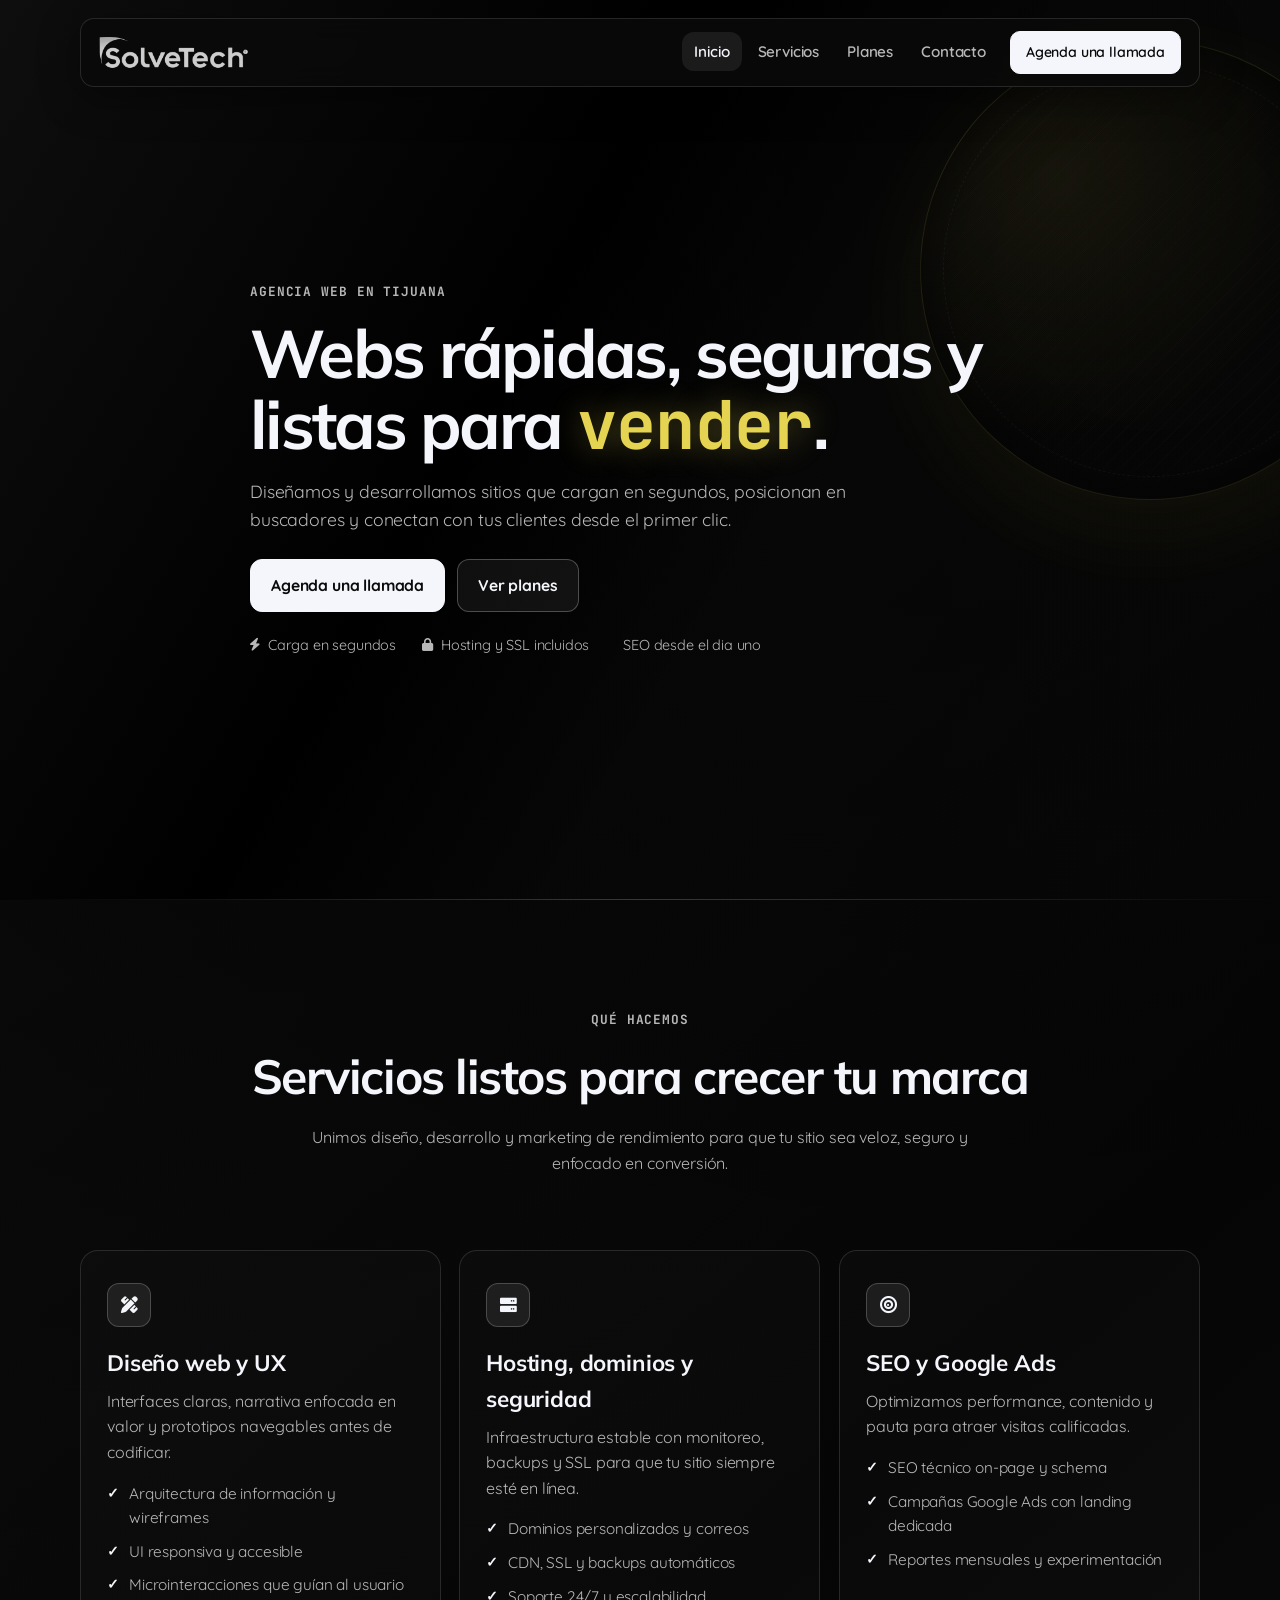
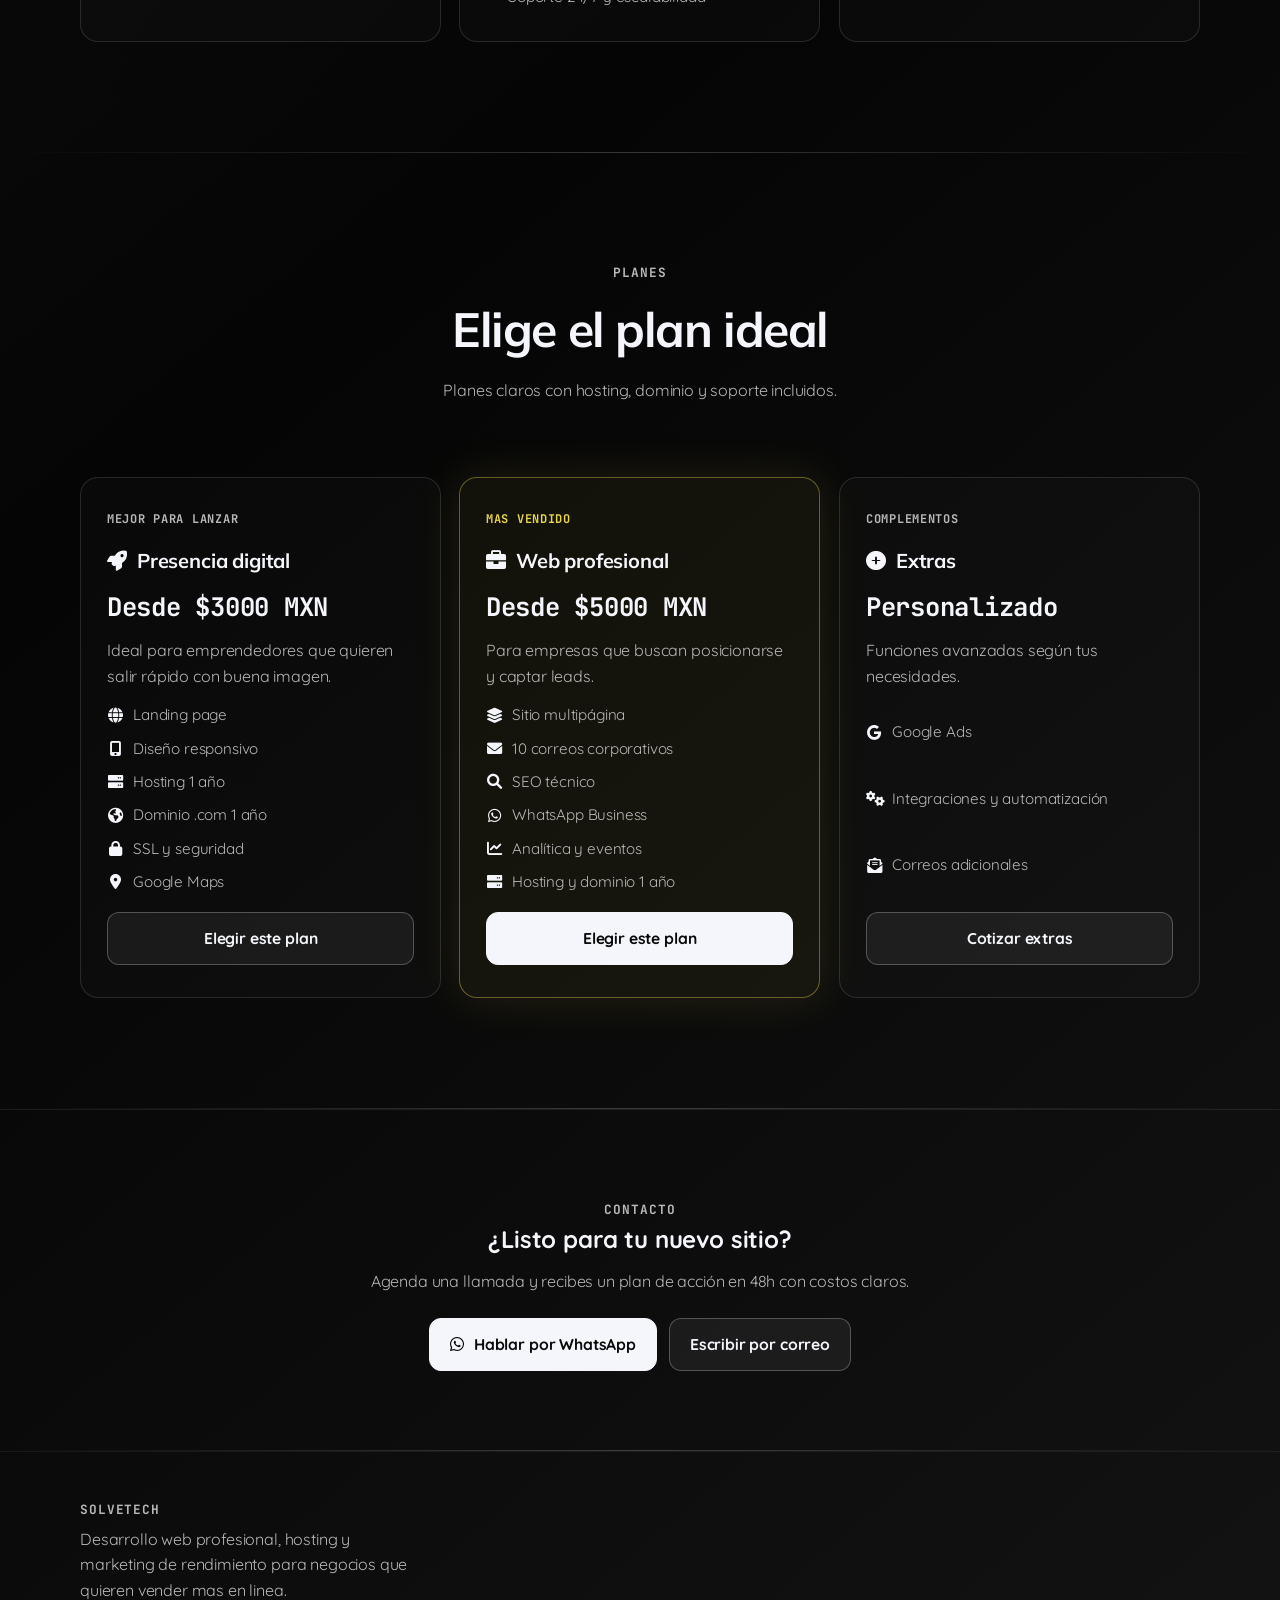
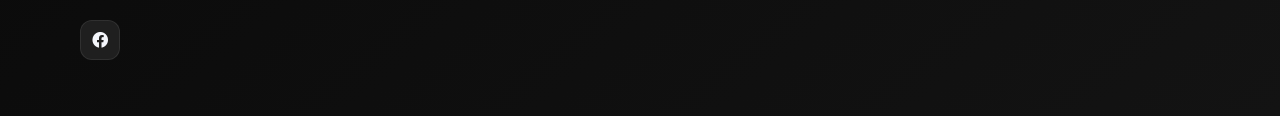
==== commit e7b5e73c: "Nuevo diseño de pagina web" ====
--- a/index.html
+++ b/index.html
@@ -1,4 +1,4 @@
-﻿<!DOCTYPE html>
+<!DOCTYPE html>
 <html lang="es">
 <head>
   <meta charset="UTF-8">
@@ -9,7 +9,7 @@
   <link rel="preload" href="styles.css" as="style">
   <link rel="stylesheet" href="styles.css">
   <link rel="stylesheet" href="https://cdnjs.cloudflare.com/ajax/libs/font-awesome/6.0.0/css/all.min.css">
-  <link href="https://fonts.googleapis.com/css2?family=Mulish:wght@400;500;600;700&family=Quicksand:wght@400;500;600;700&display=swap" rel="stylesheet" media="all">
+  <link href="https://fonts.googleapis.com/css2?family=Mulish:wght@400;500;600;700&family=Quicksand:wght@400;500;600;700&family=JetBrains+Mono:wght@500;700&display=swap" rel="stylesheet" media="all">
 </head>
 <body>
   <nav class="navbar" role="navigation" aria-label="Menu principal">
@@ -20,9 +20,9 @@
       <ul class="nav-links">
         <li><a href="#inicio">Inicio</a></li>
         <li><a href="#servicios">Servicios</a></li>
-        <li><a href="#portafolio">Portafolio</a></li>
         <li><a href="#precios">Planes</a></li>
         <li><a href="#contacto">Contacto</a></li>
+        <li><a href="https://wa.me/526641649998" class="btn primary small nav-cta" target="_blank" rel="noopener">Agenda una llamada</a></li>
       </ul>
       <button class="menu-toggle" aria-label="Abrir menu">
         <i class="fas fa-bars"></i>
@@ -30,31 +30,25 @@
     </div>
   </nav>
 
-  <section id="inicio" class="hero section-full">
-    <div class="container hero-grid">
-      <div class="hero-copy animate">
-        <h1>Webs r&aacute;pidas, seguras y listas para vender.</h1>
-        <p>Dise&ntilde;amos y desarrollamos sitios que cargan en segundos, posicionan en buscadores y conectan con tus clientes desde el primer clic.</p>
-        <div class="hero-actions">
-          <a class="btn primary" href="#contacto">Agenda una llamada</a>
-          <a class="btn ghost" href="#portafolio">Ver portafolio</a>
-        </div>
-
-      </div>
-      <div class="hero-card animate" data-delay="80">
-        <p class="eyebrow">Plan de lanzamiento</p>
-        <h3>Diagn&oacute;stico express en 48h</h3>
-        <p>Auditamos tu presencia digital, definimos un plan de p&aacute;ginas, integraciones y pauta para lanzar sin fricci&oacute;n.</p>
-        <div class="stats">
-          <div class="stat"><span>30+</span>Proyectos entregados</div>
-          <div class="stat"><span>1.2s</span>Carga inicial promedio</div>
-          <div class="stat"><span>24/7</span>Soporte y monitoreo</div>
-        </div>
-      </div>
-    </div>
-  </section>
-
-  <section id="servicios" class="section services section-full">
+  <section id="inicio" class="hero">
+    <div class="hero-art" aria-hidden="true"></div>
+    <div class="container hero-copy animate">
+      <p class="eyebrow">Agencia web en Tijuana</p>
+      <h1>Webs r&aacute;pidas, seguras y listas para <span class="accent-word">vender</span>.</h1>
+      <p class="lead-text">Dise&ntilde;amos y desarrollamos sitios que cargan en segundos, posicionan en buscadores y conectan con tus clientes desde el primer clic.</p>
+      <div class="hero-actions">
+        <a class="btn primary" href="#contacto">Agenda una llamada</a>
+        <a class="btn ghost" href="#precios">Ver planes</a>
+      </div>
+      <div class="hero-tags">
+        <span><i class="fas fa-bolt"></i> Carga en segundos</span>
+        <span><i class="fas fa-lock"></i> Hosting y SSL incluidos</span>
+        <span><i class="fas fa-magnifying-glass-chart"></i> SEO desde el dia uno</span>
+      </div>
+    </div>
+  </section>
+
+  <section id="servicios" class="section services">
     <div class="container">
       <div class="section-head animate">
         <p class="eyebrow">Qu&eacute; hacemos</p>
@@ -96,40 +90,7 @@
     </div>
   </section>
 
-  <section id="portafolio" class="section portfolio section-full">
-    <div class="container">
-      <div class="section-head animate">
-        <p class="eyebrow">Casos</p>
-        <h2>Trabajos recientes</h2>
-        <p class="lead">Sitios ligeros, mensajes directos y llamados a la acci&oacute;n visibles desde el primer scroll.</p>
-      </div>
-      <div class="portfolio-grid">
-        <article class="portfolio-item animate">
-          <div class="portfolio-icon"><i class="fas fa-truck"></i></div>
-          <h3>Gruas Zanca</h3>
-          <p>Asistencia vial r&aacute;pida y confiable en Tijuana con CTA directo a WhatsApp.</p>
-          <div class="tags"><span>Servicios</span><span>Landing</span></div>
-          <a href="https://gruaselzanca.com/" class="btn ghost" target="_blank" rel="noopener">Ver proyecto <i class="fas fa-external-link-alt"></i></a>
-        </article>
-        <article class="portfolio-item animate" data-delay="80">
-          <div class="portfolio-icon"><i class="fas fa-video"></i></div>
-          <h3>SysIT</h3>
-          <p>Soluciones de videovigilancia con secci&oacute;n de paquetes por cartas de productos a Whatsapp y contacto inmediato.</p>
-          <div class="tags"><span>Negocio</span><span>Landing</span></div>
-          <a href="https://sysitseguridad.com.mx/" class="btn ghost" target="_blank" rel="noopener">Ver proyecto <i class="fas fa-external-link-alt"></i></a>
-        </article>
-        <article class="portfolio-item animate" data-delay="80">
-          <div class="portfolio-icon"><i class="fas fa-shop"></i></div>
-          <h3>Bazariin Layla</h3>
-          <p>Bazar local de ropa con CTA directo a WhatsApp y integracion de reviews de facebook.</p>
-          <div class="tags"><span>Negocio</span><span>Landing</span></div>
-          <a href="https://bazariinlayla.com.mx/" class="btn ghost" target="_blank" rel="noopener">Ver proyecto <i class="fas fa-external-link-alt"></i></a>
-        </article>
-      </div>
-    </div>
-  </section>
-
-  <section id="precios" class="section pricing section-full">
+  <section id="precios" class="section pricing">
     <div class="container">
       <div class="section-head animate">
         <p class="eyebrow">Planes</p>
@@ -138,7 +99,7 @@
       </div>
       <div class="pricing-grid">
         <article class="pricing-card animate">
-          <div class="pill muted">Mejor para lanzar</div>
+          <p class="card-label">Mejor para lanzar</p>
           <h3><i class="fas fa-rocket"></i> Presencia digital</h3>
           <p class="price">Desde &#36;3000 MXN</p>
           <p class="desc">Ideal para emprendedores que quieren salir r&aacute;pido con buena imagen.</p>
@@ -150,9 +111,10 @@
             <li><i class="fas fa-lock"></i> SSL y seguridad</li>
             <li><i class="fas fa-map-marker-alt"></i> Google Maps</li>
           </ul>
+          <a href="https://wa.me/526641649998?text=Hola%2C%20quiero%20informaci%C3%B3n%20sobre%20el%20plan%20Presencia%20digital" class="btn ghost full" target="_blank" rel="noopener">Elegir este plan</a>
         </article>
         <article class="pricing-card featured animate" data-delay="80">
-          <div class="pill">Mas vendido</div>
+          <p class="card-label featured-label">Mas vendido</p>
           <h3><i class="fas fa-briefcase"></i> Web profesional</h3>
           <p class="price">Desde &#36;5000 MXN</p>
           <p class="desc">Para empresas que buscan posicionarse y captar leads.</p>
@@ -164,9 +126,10 @@
             <li><i class="fas fa-chart-line"></i> Anal&iacute;tica y eventos</li>
             <li><i class="fas fa-server"></i> Hosting y dominio 1 a&ntilde;o</li>
           </ul>
+          <a href="https://wa.me/526641649998?text=Hola%2C%20quiero%20informaci%C3%B3n%20sobre%20el%20plan%20Web%20profesional" class="btn primary full" target="_blank" rel="noopener">Elegir este plan</a>
         </article>
         <article class="pricing-card animate" data-delay="120">
-          <div class="pill muted">Complementos</div>
+          <p class="card-label">Complementos</p>
           <h3><i class="fas fa-plus-circle"></i> Extras</h3>
           <p class="price">Personalizado</p>
           <p class="desc">Funciones avanzadas seg&uacute;n tus necesidades.</p>
@@ -175,19 +138,20 @@
             <li><i class="fas fa-cogs"></i> Integraciones y automatizaci&oacute;n</li>
             <li><i class="fas fa-envelope-open-text"></i> Correos adicionales</li>
           </ul>
-        </article>
-      </div>
-    </div>
-  </section>
-
-  <section id="contacto" class="section contact section-full">
-    <div class="container contact-grid">
-      <div class="animate">
+          <a href="https://wa.me/526641649998?text=Hola%2C%20quiero%20informaci%C3%B3n%20sobre%20los%20Extras" class="btn ghost full" target="_blank" rel="noopener">Cotizar extras</a>
+        </article>
+      </div>
+    </div>
+  </section>
+
+<section id="contacto" class="section contact">
+    <div class="container contact-inner">
+      <div class="animate visible">
         <p class="eyebrow">Contacto</p>
-        <h2>&iquest;Listo para tu nuevo sitio?</h2>
-        <p class="lead">Agenda una llamada y recibes un plan de acci&oacute;n en 48h con costos claros.</p>
-      </div>
-      <div class="contact-actions animate" data-delay="80">
+        <h2>¿Listo para tu nuevo sitio?</h2>
+        <p class="lead">Agenda una llamada y recibes un plan de acción en 48h con costos claros.</p>
+      </div>
+      <div class="contact-actions animate visible" data-delay="80">
         <a href="https://wa.me/526641649998" class="btn primary" target="_blank" rel="noopener">
           <i class="fab fa-whatsapp"></i> Hablar por WhatsApp
         </a>
@@ -195,18 +159,16 @@
       </div>
     </div>
   </section>
-
+  
   <footer class="footer" role="contentinfo">
     <div class="container footer-grid">
       <div>
         <p class="eyebrow">SolveTech</p>
-        <p class="muted">Desarrollo web profesional, hosting y marketing de rendimiento.</p>
-      </div>
-      <div class="social-links">
-        <a href="https://www.facebook.com/profile.php?id=61574623443688" target="_blank" rel="noopener"><i class="fab fa-facebook"></i></a>
-      </div>
-    </div>
-    <p class="copy">&copy; 2025 Todos los derechos reservados, SolveTech</p>
+        <p class="muted">Desarrollo web profesional, hosting y marketing de rendimiento para negocios que quieren vender mas en linea.</p>
+        <div class="social-links" style="margin-top: 16px;">
+          <a href="https://www.facebook.com/profile.php?id=61574623443688" target="_blank" rel="noopener" aria-label="Facebook de SolveTech"><i class="fab fa-facebook"></i></a>
+        </div>
+      </div>
   </footer>
 
   <script>
@@ -229,18 +191,32 @@
     });
 
     const animated = document.querySelectorAll('.animate');
-    const observer = new IntersectionObserver(entries => {
+    const revealObserver = new IntersectionObserver(entries => {
       entries.forEach(entry => {
         if (entry.isIntersecting) {
           const el = entry.target;
           const delay = el.dataset.delay ? Number(el.dataset.delay) : 0;
           setTimeout(() => el.classList.add('visible'), delay);
-          observer.unobserve(el);
+          revealObserver.unobserve(el);
         }
       });
     }, { threshold: 0.18 });
 
-    animated.forEach(el => observer.observe(el));
+    animated.forEach(el => revealObserver.observe(el));
+
+    const sectionLinks = document.querySelectorAll('.nav-links a[href^="#"]');
+    const sections = document.querySelectorAll('section[id]');
+    const navObserver = new IntersectionObserver(entries => {
+      entries.forEach(entry => {
+        if (entry.isIntersecting) {
+          sectionLinks.forEach(link => {
+            link.classList.toggle('active', link.getAttribute('href') === `#${entry.target.id}`);
+          });
+        }
+      });
+    }, { rootMargin: '-45% 0px -45% 0px' });
+
+    sections.forEach(section => navObserver.observe(section));
   </script>
 </body>
 </html>
--- a/styles.css
+++ b/styles.css
@@ -6,13 +6,15 @@
   --border: rgba(255, 255, 255, 0.12);
   --text: #f4f6fb;
   --muted: #b8b8b8;
-  --accent: #090c12;
+  --accent: #f4f6fb;
   --accent-2: #090c12;
+  --accent-glow: #e5d352;
   --shadow: 0 22px 70px rgba(0, 0, 0, 0.55);
   --radius: 18px;
   --container: min(1120px, 90vw);
   --font-heading: 'Mulish', sans-serif;
   --font-body: 'Quicksand', sans-serif;
+  --font-mono: 'JetBrains Mono', monospace;
 }
 
 * { box-sizing: border-box; margin: 0; padding: 0; }
@@ -33,11 +35,17 @@
 a { color: inherit; text-decoration: none; }
 ul { list-style: none; }
 
+a:focus-visible,
+button:focus-visible {
+  outline: 2px solid var(--accent-glow);
+  outline-offset: 3px;
+  border-radius: 8px;
+}
+
 .container { width: var(--container); margin: 0 auto; }
 
 section {
-  min-height: 100vh;
-  padding: 100px 0 80px;
+  padding: 110px 0;
   position: relative;
   scroll-margin-top: 110px;
   overflow: visible;
@@ -52,12 +60,9 @@
   background: linear-gradient(90deg, transparent, rgba(255, 255, 255, 0.2), transparent);
   pointer-events: none;
 }
-.section .container,
-.hero .container {
-  min-height: calc(100vh - 180px);
+.section .container {
   display: flex;
   flex-direction: column;
-  justify-content: center;
   gap: 24px;
 }
 
@@ -78,20 +83,27 @@
 }
 .nav-container { display: flex; align-items: center; justify-content: space-between; gap: 16px; }
 .logo img { height: 34px; width: auto; display: block; }
-.nav-links { display: flex; gap: 18px; align-items: center; }
+.nav-links { display: flex; gap: 4px; align-items: center; }
 .nav-links a {
   color: var(--muted);
   padding: 10px 12px;
   border-radius: 12px;
   transition: all 0.2s ease;
   font-weight: 600;
-}
-.nav-links a:hover { color: var(--text); background: rgba(255, 255, 255, 0.06); }
+  font-size: 0.95rem;
+}
+.nav-links a:not(.btn):hover { color: var(--text); background: rgba(255, 255, 255, 0.06); }
+.nav-links a:not(.btn).active { color: var(--text); background: rgba(255, 255, 255, 0.08); }
+.nav-cta { margin-left: 8px; }
 .menu-toggle { display: none; background: none; border: 1px solid rgba(255, 255, 255, 0.2); color: var(--text); padding: 8px 10px; border-radius: 10px; font-size: 1.1rem; cursor: pointer; }
 
 /* Hero */
 .hero {
-  padding-top: 140px;
+  min-height: 100vh;
+  min-height: 100svh;
+  display: flex;
+  align-items: center;
+  padding: 140px 0 100px;
   background: linear-gradient(120deg, #0e0e0e, #000000 40%, transparent 60%);
   position: relative;
   overflow: hidden;
@@ -99,16 +111,17 @@
 .hero .container { position: relative; z-index: 1; }
 .hero-art {
   position: absolute;
-  right: 50px;
-  top: 110px;
-  width: 380px;
-  height: 380px;
+  right: -100px;
+  top: 40px;
+  width: 460px;
+  height: 460px;
   border-radius: 50%;
-  background: radial-gradient(circle at 30% 30%, rgba(255, 255, 255, 0.06), rgba(0, 0, 0, 0) 60%);
-  border: 1px solid rgba(255, 255, 255, 0.08);
-  box-shadow: inset 0 0 60px rgba(0, 0, 0, 0.7), 0 30px 80px rgba(0, 0, 0, 0.6);
+  background: radial-gradient(circle at 30% 30%, rgba(229, 211, 82, 0.1), rgba(0, 0, 0, 0) 60%);
+  border: 1px solid rgba(229, 211, 82, 0.15);
+  box-shadow: inset 0 0 60px rgba(0, 0, 0, 0.7), 0 30px 90px rgba(229, 211, 82, 0.08);
   pointer-events: none;
-  opacity: 0.8;
+  opacity: 0.7;
+  z-index: 0;
 }
 .hero-art::before {
   content: '';
@@ -128,190 +141,171 @@
   mask: radial-gradient(circle, rgba(0, 0, 0, 0.7) 0 55%, transparent 65%);
   -webkit-mask: radial-gradient(circle, rgba(0, 0, 0, 0.7) 0 55%, transparent 65%);
 }
-.hero-grid { display: grid; grid-template-columns: 1.15fr 0.85fr; gap: 28px; align-items: start; }
-.hero-copy { max-width: 720px; }
-.hero-card { max-width: 520px; justify-self: end; }
+.hero-copy { max-width: 780px; }
 .hero-copy h1 {
   font-family: var(--font-heading);
-  font-size: clamp(2.4rem, 6vw, 3.8rem);
-  line-height: 1.08;
+  font-size: clamp(2.6rem, 6vw, 4.2rem);
+  line-height: 1.05;
   margin: 16px 0;
   letter-spacing: -0.04em;
-}
-.hero-copy p { color: var(--muted); font-size: 1.05rem; max-width: 640px; }
-.hero-actions { display: flex; gap: 12px; flex-wrap: wrap; margin: 22px 0 14px; }
-.hero-tags { display: flex; flex-wrap: wrap; gap: 10px; color: var(--muted); }
-.hero-tags span { padding: 8px 12px; border-radius: 999px; background: rgba(255, 255, 255, 0.06); border: 1px solid rgba(255, 255, 255, 0.08); font-size: 0.95rem; }
-
-.hero-card {
-  background: var(--panel);
-  border: 1px solid var(--border);
-  border-radius: var(--radius);
-  padding: 20px;
-  box-shadow: var(--shadow);
-  backdrop-filter: blur(16px);
-  animation: float 6s ease-in-out infinite;
-  margin-top: 0;
-}
-.hero-card h3 { margin: 6px 0 8px; font-family: var(--font-heading); font-size: 1.4rem; }
-.hero-card p { color: var(--muted); }
-.stats { margin-top: 14px; display: grid; grid-template-columns: repeat(auto-fit, minmax(160px, 1fr)); gap: 10px; }
-.stat { padding: 12px; border: 1px solid rgba(255, 255, 255, 0.12); border-radius: 14px; background: linear-gradient(140deg, rgba(255, 255, 255, 0.09), rgba(255, 255, 255, 0.05)); }
-.stat span { display: block; font-weight: 700; font-size: 1.2rem; color: var(--text); margin-bottom: 4px; }
-
-.pill {
-  display: inline-flex;
-  align-items: center;
-  gap: 8px;
-  padding: 8px 12px;
-  border-radius: 999px;
-  border: 1px solid rgba(255, 255, 255, 0.14);
-  background: rgba(255, 255, 255, 0.06);
+  font-weight: 700;
+}
+.accent-word {
+  font-family: var(--font-mono);
+  color: var(--accent-glow);
+  font-weight: 700;
+  letter-spacing: -0.01em;
+  text-shadow: 0 0 30px rgba(229, 211, 82, 0.35);
+}
+.hero-copy p.lead-text { color: var(--muted); font-size: 1.1rem; max-width: 620px; }
+.hero-actions { display: flex; gap: 12px; flex-wrap: wrap; margin: 26px 0 22px; }
+.hero-tags { display: flex; flex-wrap: wrap; gap: 8px 26px; color: var(--muted); margin: 0; }
+.hero-tags span { display: inline-flex; align-items: center; gap: 8px; font-size: 0.9rem; color: var(--muted); }
+.hero-tags span i { font-size: 0.8rem; color: var(--muted); }
+
+.card-label {
+  font-family: var(--font-mono);
+  text-transform: uppercase;
+  letter-spacing: 0.06em;
+  font-weight: 700;
+  font-size: 0.75rem;
   color: var(--muted);
-  font-weight: 600;
-  letter-spacing: 0.01em;
-  font-size: 0.95rem;
-}
-.pill.muted { background: rgba(255, 255, 255, 0.04); color: var(--muted); }
+}
+.card-label.featured-label { color: var(--accent-glow); }
 
 .btn {
   display: inline-flex;
   align-items: center;
+  justify-content: center;
   gap: 10px;
-  padding: 12px 16px;
+  padding: 13px 20px;
   border-radius: 12px;
   font-weight: 700;
+  font-size: 0.98rem;
   border: 1px solid rgba(255, 255, 255, 0.25);
-  transition: all 0.2s ease;
+  transition: transform 0.2s ease, box-shadow 0.2s ease, background 0.2s ease, color 0.2s ease, border-color 0.2s ease;
   cursor: pointer;
 }
-.btn.primary { background: rgba(255, 255, 255, 0.06); }
-.btn.primary:hover { transform: translateY(-2px); box-shadow: 0 16px 38px rgba(0, 0, 0, 0.48); }
+.btn.primary { background: var(--text); color: #0a0a0a; border-color: var(--text); }
+.btn.primary:hover { transform: translateY(-2px); box-shadow: 0 16px 38px rgba(229, 211, 82, 0.28); background: #ffffff; }
 .btn.ghost { background: rgba(255, 255, 255, 0.06); color: var(--text); }
-.btn.ghost:hover { background: rgba(255, 255, 255, 0.12); }
-
-.eyebrow { text-transform: uppercase; letter-spacing: 0.08em; font-weight: 700; font-size: 0.85rem; color: var(--muted); }
+.btn.ghost:hover { background: rgba(255, 255, 255, 0.12); transform: translateY(-2px); }
+.btn.small { padding: 9px 15px; font-size: 0.88rem; border-radius: 10px; }
+.btn.full { width: 100%; }
+
+.eyebrow { font-family: var(--font-mono); text-transform: uppercase; letter-spacing: 0.07em; font-weight: 700; font-size: 0.8rem; color: var(--muted); }
 .lead { color: var(--muted); max-width: 720px; margin: 10px auto 0; }
-.section-head { text-align: center; margin-bottom: 46px; }
-.section-head h2 { font-family: var(--font-heading); font-size: clamp(2rem, 4vw, 3rem); letter-spacing: -0.03em; margin: 8px 0; }
+.section-head { text-align: center; margin-bottom: 50px; }
+.section-head h2 { font-family: var(--font-heading); font-size: clamp(2.1rem, 4vw, 3rem); letter-spacing: -0.03em; margin: 8px 0; font-weight: 700; }
 
 /* Services */
 .services { background: transparent; }
 .services-grid { display: grid; grid-template-columns: repeat(auto-fit, minmax(280px, 1fr)); gap: 18px; }
 .service-card {
-  padding: 20px;
+  padding: 32px 26px;
   border-radius: var(--radius);
   border: 1px solid var(--border);
-  background: linear-gradient(145deg, rgba(10, 10, 10, 0.767), rgba(10, 10, 10, 0.795));
-  transition: transform 0.2s ease, border-color 0.2s ease, background 0.2s ease;
-  backdrop-filter: blur(12px);
-}
-.service-card:hover { transform: translateY(-6px); border-color: rgba(255, 255, 255, 0.28); background: rgba(255, 255, 255, 0.05); }
-.service-card h3 { font-family: var(--font-heading); font-size: 1.4rem; margin: 10px 0; }
+  background: rgba(255, 255, 255, 0.02);
+  transition: transform 0.25s ease, border-color 0.25s ease, background 0.25s ease;
+}
+.service-card:hover { transform: translateY(-4px); border-color: rgba(255, 255, 255, 0.24); background: rgba(255, 255, 255, 0.045); }
+.service-card h3 { font-family: var(--font-heading); font-size: 1.4rem; margin: 18px 0 8px; font-weight: 700; }
 .service-card p { color: var(--muted); }
 .icon-badge {
-  width: 42px; height: 42px;
+  width: 44px; height: 44px;
   border-radius: 12px;
   background: rgba(255, 255, 255, 0.08);
   display: inline-flex; align-items: center; justify-content: center;
   color: var(--text);
   border: 1px solid rgba(255, 255, 255, 0.2);
-}
-.checklist { margin-top: 14px; display: grid; gap: 8px; padding-left: 0; }
-.checklist li { position: relative; padding-left: 20px; color: var(--muted); }
-.checklist li::before { content: '-'; position: absolute; left: 0; color: var(--accent); }
-
-/* Portfolio */
-.portfolio-grid { display: grid; grid-template-columns: repeat(auto-fit, minmax(260px, 1fr)); gap: 18px; }
-.portfolio-item {
-  padding: 20px;
+  font-size: 1.05rem;
+}
+.checklist { margin-top: 16px; display: grid; gap: 9px; padding-left: 0; }
+.checklist li { position: relative; padding-left: 22px; color: var(--muted); font-size: 0.96rem; }
+.checklist li::before { content: '\2713'; position: absolute; left: 0; top: 0; color: var(--accent); font-weight: 700; font-size: 0.85rem; }
+
+/* Pricing */
+.pricing-grid { display: grid; grid-template-columns: repeat(auto-fit, minmax(280px, 1fr)); gap: 18px; align-items: stretch; }
+.pricing-card {
+  padding: 32px 26px;
   border-radius: var(--radius);
-  border: 1px solid rgba(255, 255, 255, 0.1);
-  background: linear-gradient(145deg, rgba(10, 10, 10, 0.767), rgba(10, 10, 10, 0.795));
-  box-shadow: 0 16px 40px rgba(0,0,0,0.32);
-  display: grid;
+  border: 1px solid var(--border);
+  background: rgba(255, 255, 255, 0.02);
+  display: flex;
+  flex-direction: column;
   gap: 10px;
-}
-.portfolio-item h3 { font-family: var(--font-heading); font-size: 1.3rem; }
-.portfolio-item p { color: var(--muted); }
-.portfolio-icon { width: 48px; height: 48px; border-radius: 14px; background: rgba(0, 0, 0, 0.08); display: inline-flex; align-items: center; justify-content: center; color: var(--text); border: 1px solid rgba(255, 255, 255, 0.2); }
-.tags { display: flex; gap: 8px; flex-wrap: wrap; }
-.tags span { padding: 6px 10px; border-radius: 10px; background: rgba(255, 255, 255, 0.08); border: 1px solid rgba(255, 255, 255, 0.08); font-size: 0.9rem; color: var(--muted); }
-
-/* Pricing */
-.pricing { background: #0a0a0a}
-.pricing-grid { display: grid; grid-template-columns: repeat(auto-fit, minmax(260px, 1fr)); gap: 18px; align-items: start; }
-.pricing-card {
-  padding: 20px;
-  border-radius: var(--radius);
-  border: 1px solid rgba(255, 255, 255, 0.1);
-  background: linear-gradient(145deg, rgba(10, 10, 10, 0.767), rgba(10, 10, 10, 0.795));
-  box-shadow: 0 16px 40px rgba(0,0,0,0.3);
-  display: grid;
-  gap: 10px;
-}
-.pricing-card h3 { font-family: var(--font-heading); display: flex; align-items: center; gap: 10px; }
-.price { font-size: 1.6rem; font-weight: 800; color: var(--text); }
+  transition: border-color 0.25s ease, background 0.25s ease;
+}
+.pricing-card:hover { border-color: rgba(255, 255, 255, 0.2); }
+.pricing-card h3 { font-family: var(--font-heading); display: flex; align-items: center; gap: 10px; font-size: 1.25rem; font-weight: 700; margin-top: 6px; }
+.price { font-family: var(--font-mono); font-size: 1.6rem; font-weight: 700; color: var(--text); letter-spacing: -0.01em; }
 .desc { color: var(--muted); }
-.pricing-card ul { display: grid; gap: 8px; padding: 0; }
-.pricing-card li { display: flex; align-items: center; gap: 10px; color: var(--muted); }
-.pricing-card li i { color: var(--text); }
-.pricing-card.featured { border-color: rgba(255, 255, 255, 0.1); box-shadow: 0 18px 50px rgba(2, 2, 2, 0.4); background: linear-gradient(145deg, rgba(19, 19, 19, 0.767), rgba(22, 22, 22, 0.747)); }
+.pricing-card ul { display: grid; gap: 9px; padding: 0; margin: 4px 0 8px; flex-grow: 1; }
+.pricing-card li { display: flex; align-items: center; gap: 10px; color: var(--muted); font-size: 0.95rem; }
+.pricing-card li i { color: var(--text); width: 16px; text-align: center; }
+.pricing-card .btn { margin-top: auto; }
+.pricing-card.featured {
+  border-color: rgba(229, 211, 82, 0.4);
+  background: rgba(229, 211, 82, 0.05);
+  box-shadow: 0 0 46px rgba(229, 211, 82, 0.12);
+  transform: scale(1.02);
+}
+.pricing-card.featured:hover { border-color: rgba(229, 211, 82, 0.55); }
 
 /* Contact */
 .contact {
-  background: #0a0a0a;
   border-top: 1px solid rgba(255, 255, 255, 0.08);
-  height: auto;
-  min-height: 0;
-  padding: 70px 0 60px;
-}
-.contact-grid.container { display: grid; grid-template-columns: repeat(auto-fit, minmax(260px, 1fr)); gap: 18px; align-items: center; min-height: auto; }
-.contact-actions { display: flex; gap: 12px; flex-wrap: wrap; }
+  padding: 90px 0 80px;
+}
+.contact-inner { text-align: center; max-width: 640px; margin: 0 auto; display: grid; gap: 22px; justify-items: center; }
+.contact-actions { display: flex; gap: 12px; flex-wrap: wrap; justify-content: center; }
+.contact-note { color: var(--muted); font-size: 0.9rem; display: flex; gap: 8px; align-items: center; }
 
 /* Footer */
-.footer { padding: 36px 0 28px; background: #0a0a0a; border-top: 1px solid rgba(255,255,255,0.06); }
-.footer-grid { display: flex; justify-content: space-between; align-items: center; gap: 18px; flex-wrap: wrap; }
-.footer .muted { color: var(--muted); max-width: 460px; }
+.footer { padding: 48px 0 28px; border-top: 1px solid rgba(255,255,255,0.06); }
+.footer-grid { display: grid; grid-template-columns: 1.4fr 1fr 1fr; gap: 28px; padding-bottom: 28px; }
+.footer .muted { color: var(--muted); max-width: 340px; margin-top: 6px; }
+.footer-col h4 { font-size: 0.9rem; margin-bottom: 12px; color: var(--text); }
+.footer-col ul { display: grid; gap: 8px; }
+.footer-col a { color: var(--muted); font-size: 0.92rem; transition: color 0.2s ease; }
+.footer-col a:hover { color: var(--text); }
 .social-links { display: flex; gap: 12px; }
 .social-links a { width: 40px; height: 40px; border-radius: 12px; border: 1px solid rgba(255,255,255,0.08); display: inline-flex; align-items: center; justify-content: center; color: var(--text); background: rgba(255,255,255,0.08); transition: all 0.2s ease; }
-.social-links a:hover { background: rgba(255,255,255,0.14); color: var(--accent); }
-.copy { text-align: center; color: var(--muted); margin-top: 12px; font-size: 0.95rem; }
+.social-links a:hover { background: var(--accent); color: #0a0a0a; }
+.footer-bottom { border-top: 1px solid rgba(255,255,255,0.06); padding-top: 20px; text-align: center; color: var(--muted); font-size: 0.9rem; }
 
 /* Animations */
-@keyframes float { 0% { transform: translateY(0); } 50% { transform: translateY(-6px); } 100% { transform: translateY(0); } }
 .animate { opacity: 0; transform: translateY(24px); transition: opacity 0.55s ease, transform 0.55s ease; will-change: opacity, transform; }
 .animate.visible { opacity: 1; transform: translateY(0); }
+
+@media (prefers-reduced-motion: reduce) {
+  html { scroll-behavior: auto; }
+  .animate { opacity: 1; transform: none; transition: none; }
+  .btn.primary:hover, .btn.ghost:hover, .service-card:hover { transform: none; }
+}
 
 /* Responsive */
 @media (max-width: 960px) {
   .navbar { width: 94vw; }
-  .nav-links { position: absolute; top: 58px; right: 16px; flex-direction: column; align-items: flex-start; gap: 8px; padding: 12px; background: rgba(10,10,10,0.95); border: 1px solid var(--border); border-radius: 12px; width: 220px; transform: translateY(-10px); opacity: 0; pointer-events: none; transition: all 0.2s ease; }
+  .nav-links { position: absolute; top: 58px; right: 16px; flex-direction: column; align-items: flex-start; gap: 8px; padding: 12px; background: rgba(10,10,10,0.95); border: 1px solid var(--border); border-radius: 12px; width: 240px; transform: translateY(-10px); opacity: 0; pointer-events: none; transition: all 0.2s ease; }
   .nav-links.active { transform: translateY(0); opacity: 1; pointer-events: auto; }
+  .nav-links a { width: 100%; }
+  .nav-cta { margin-left: 0; margin-top: 4px; }
   .menu-toggle { display: block; }
-  .hero { padding-top: 120px; }
-  .hero-grid { grid-template-columns: 1fr; gap: 18px; }
-  .hero-card { max-width: 100%; justify-self: start; }
-  .hero-art { right: -140px; top: 40px; opacity: 0.45; }
-  section { padding: 90px 0 70px; scroll-margin-top: 90px; min-height: 100vh; }
-  .contact { padding: 60px 0 50px; }
+  .hero { padding: 130px 0 70px; }
+  .hero-art { right: -160px; top: 20px; opacity: 0.5; }
+  section { padding: 80px 0; scroll-margin-top: 90px; }
+  .footer-grid { grid-template-columns: 1fr 1fr; }
 }
 
 @media (max-width: 640px) {
   .navbar { padding: 10px 14px; }
-  .hero-copy h1 { font-size: clamp(2.1rem, 8vw, 2.8rem); }
+  .hero-copy h1 { font-size: clamp(2.2rem, 8vw, 2.8rem); }
   .hero-actions { width: 100%; }
-  .btn { width: 100%; justify-content: center; }
+  .hero-actions .btn { width: 100%; }
   .hero-art { display: none; }
-  .footer-grid { flex-direction: column; align-items: flex-start; }
-  section { padding: 70px 0 50px; min-height: 100vh; }
-  .contact { padding: 50px 0 40px; }
-  .contact-grid { text-align: center; }
-  .contact-actions { justify-content: center; }
-}
-
-@media (max-height: 760px) {
-  section { padding: 80px 0 60px; }
-  .section .container,
-  .hero .container { min-height: calc(100vh - 170px); }
-}
+  .footer-grid { grid-template-columns: 1fr; gap: 22px; }
+  section { padding: 64px 0; }
+  .contact { padding: 64px 0 56px; }
+  .pricing-card.featured { transform: none; }
+}
--- a/styles.css
+++ b/styles.css
@@ -6,13 +6,15 @@
   --border: rgba(255, 255, 255, 0.12);
   --text: #f4f6fb;
   --muted: #b8b8b8;
-  --accent: #090c12;
+  --accent: #f4f6fb;
   --accent-2: #090c12;
+  --accent-glow: #e5d352;
   --shadow: 0 22px 70px rgba(0, 0, 0, 0.55);
   --radius: 18px;
   --container: min(1120px, 90vw);
   --font-heading: 'Mulish', sans-serif;
   --font-body: 'Quicksand', sans-serif;
+  --font-mono: 'JetBrains Mono', monospace;
 }
 
 * { box-sizing: border-box; margin: 0; padding: 0; }
@@ -33,11 +35,17 @@
 a { color: inherit; text-decoration: none; }
 ul { list-style: none; }
 
+a:focus-visible,
+button:focus-visible {
+  outline: 2px solid var(--accent-glow);
+  outline-offset: 3px;
+  border-radius: 8px;
+}
+
 .container { width: var(--container); margin: 0 auto; }
 
 section {
-  min-height: 100vh;
-  padding: 100px 0 80px;
+  padding: 110px 0;
   position: relative;
   scroll-margin-top: 110px;
   overflow: visible;
@@ -52,12 +60,9 @@
   background: linear-gradient(90deg, transparent, rgba(255, 255, 255, 0.2), transparent);
   pointer-events: none;
 }
-.section .container,
-.hero .container {
-  min-height: calc(100vh - 180px);
+.section .container {
   display: flex;
   flex-direction: column;
-  justify-content: center;
   gap: 24px;
 }
 
@@ -78,20 +83,27 @@
 }
 .nav-container { display: flex; align-items: center; justify-content: space-between; gap: 16px; }
 .logo img { height: 34px; width: auto; display: block; }
-.nav-links { display: flex; gap: 18px; align-items: center; }
+.nav-links { display: flex; gap: 4px; align-items: center; }
 .nav-links a {
   color: var(--muted);
   padding: 10px 12px;
   border-radius: 12px;
   transition: all 0.2s ease;
   font-weight: 600;
-}
-.nav-links a:hover { color: var(--text); background: rgba(255, 255, 255, 0.06); }
+  font-size: 0.95rem;
+}
+.nav-links a:not(.btn):hover { color: var(--text); background: rgba(255, 255, 255, 0.06); }
+.nav-links a:not(.btn).active { color: var(--text); background: rgba(255, 255, 255, 0.08); }
+.nav-cta { margin-left: 8px; }
 .menu-toggle { display: none; background: none; border: 1px solid rgba(255, 255, 255, 0.2); color: var(--text); padding: 8px 10px; border-radius: 10px; font-size: 1.1rem; cursor: pointer; }
 
 /* Hero */
 .hero {
-  padding-top: 140px;
+  min-height: 100vh;
+  min-height: 100svh;
+  display: flex;
+  align-items: center;
+  padding: 140px 0 100px;
   background: linear-gradient(120deg, #0e0e0e, #000000 40%, transparent 60%);
   position: relative;
   overflow: hidden;
@@ -99,16 +111,17 @@
 .hero .container { position: relative; z-index: 1; }
 .hero-art {
   position: absolute;
-  right: 50px;
-  top: 110px;
-  width: 380px;
-  height: 380px;
+  right: -100px;
+  top: 40px;
+  width: 460px;
+  height: 460px;
   border-radius: 50%;
-  background: radial-gradient(circle at 30% 30%, rgba(255, 255, 255, 0.06), rgba(0, 0, 0, 0) 60%);
-  border: 1px solid rgba(255, 255, 255, 0.08);
-  box-shadow: inset 0 0 60px rgba(0, 0, 0, 0.7), 0 30px 80px rgba(0, 0, 0, 0.6);
+  background: radial-gradient(circle at 30% 30%, rgba(229, 211, 82, 0.1), rgba(0, 0, 0, 0) 60%);
+  border: 1px solid rgba(229, 211, 82, 0.15);
+  box-shadow: inset 0 0 60px rgba(0, 0, 0, 0.7), 0 30px 90px rgba(229, 211, 82, 0.08);
   pointer-events: none;
-  opacity: 0.8;
+  opacity: 0.7;
+  z-index: 0;
 }
 .hero-art::before {
   content: '';
@@ -128,190 +141,171 @@
   mask: radial-gradient(circle, rgba(0, 0, 0, 0.7) 0 55%, transparent 65%);
   -webkit-mask: radial-gradient(circle, rgba(0, 0, 0, 0.7) 0 55%, transparent 65%);
 }
-.hero-grid { display: grid; grid-template-columns: 1.15fr 0.85fr; gap: 28px; align-items: start; }
-.hero-copy { max-width: 720px; }
-.hero-card { max-width: 520px; justify-self: end; }
+.hero-copy { max-width: 780px; }
 .hero-copy h1 {
   font-family: var(--font-heading);
-  font-size: clamp(2.4rem, 6vw, 3.8rem);
-  line-height: 1.08;
+  font-size: clamp(2.6rem, 6vw, 4.2rem);
+  line-height: 1.05;
   margin: 16px 0;
   letter-spacing: -0.04em;
-}
-.hero-copy p { color: var(--muted); font-size: 1.05rem; max-width: 640px; }
-.hero-actions { display: flex; gap: 12px; flex-wrap: wrap; margin: 22px 0 14px; }
-.hero-tags { display: flex; flex-wrap: wrap; gap: 10px; color: var(--muted); }
-.hero-tags span { padding: 8px 12px; border-radius: 999px; background: rgba(255, 255, 255, 0.06); border: 1px solid rgba(255, 255, 255, 0.08); font-size: 0.95rem; }
-
-.hero-card {
-  background: var(--panel);
-  border: 1px solid var(--border);
-  border-radius: var(--radius);
-  padding: 20px;
-  box-shadow: var(--shadow);
-  backdrop-filter: blur(16px);
-  animation: float 6s ease-in-out infinite;
-  margin-top: 0;
-}
-.hero-card h3 { margin: 6px 0 8px; font-family: var(--font-heading); font-size: 1.4rem; }
-.hero-card p { color: var(--muted); }
-.stats { margin-top: 14px; display: grid; grid-template-columns: repeat(auto-fit, minmax(160px, 1fr)); gap: 10px; }
-.stat { padding: 12px; border: 1px solid rgba(255, 255, 255, 0.12); border-radius: 14px; background: linear-gradient(140deg, rgba(255, 255, 255, 0.09), rgba(255, 255, 255, 0.05)); }
-.stat span { display: block; font-weight: 700; font-size: 1.2rem; color: var(--text); margin-bottom: 4px; }
-
-.pill {
-  display: inline-flex;
-  align-items: center;
-  gap: 8px;
-  padding: 8px 12px;
-  border-radius: 999px;
-  border: 1px solid rgba(255, 255, 255, 0.14);
-  background: rgba(255, 255, 255, 0.06);
+  font-weight: 700;
+}
+.accent-word {
+  font-family: var(--font-mono);
+  color: var(--accent-glow);
+  font-weight: 700;
+  letter-spacing: -0.01em;
+  text-shadow: 0 0 30px rgba(229, 211, 82, 0.35);
+}
+.hero-copy p.lead-text { color: var(--muted); font-size: 1.1rem; max-width: 620px; }
+.hero-actions { display: flex; gap: 12px; flex-wrap: wrap; margin: 26px 0 22px; }
+.hero-tags { display: flex; flex-wrap: wrap; gap: 8px 26px; color: var(--muted); margin: 0; }
+.hero-tags span { display: inline-flex; align-items: center; gap: 8px; font-size: 0.9rem; color: var(--muted); }
+.hero-tags span i { font-size: 0.8rem; color: var(--muted); }
+
+.card-label {
+  font-family: var(--font-mono);
+  text-transform: uppercase;
+  letter-spacing: 0.06em;
+  font-weight: 700;
+  font-size: 0.75rem;
   color: var(--muted);
-  font-weight: 600;
-  letter-spacing: 0.01em;
-  font-size: 0.95rem;
-}
-.pill.muted { background: rgba(255, 255, 255, 0.04); color: var(--muted); }
+}
+.card-label.featured-label { color: var(--accent-glow); }
 
 .btn {
   display: inline-flex;
   align-items: center;
+  justify-content: center;
   gap: 10px;
-  padding: 12px 16px;
+  padding: 13px 20px;
   border-radius: 12px;
   font-weight: 700;
+  font-size: 0.98rem;
   border: 1px solid rgba(255, 255, 255, 0.25);
-  transition: all 0.2s ease;
+  transition: transform 0.2s ease, box-shadow 0.2s ease, background 0.2s ease, color 0.2s ease, border-color 0.2s ease;
   cursor: pointer;
 }
-.btn.primary { background: rgba(255, 255, 255, 0.06); }
-.btn.primary:hover { transform: translateY(-2px); box-shadow: 0 16px 38px rgba(0, 0, 0, 0.48); }
+.btn.primary { background: var(--text); color: #0a0a0a; border-color: var(--text); }
+.btn.primary:hover { transform: translateY(-2px); box-shadow: 0 16px 38px rgba(229, 211, 82, 0.28); background: #ffffff; }
 .btn.ghost { background: rgba(255, 255, 255, 0.06); color: var(--text); }
-.btn.ghost:hover { background: rgba(255, 255, 255, 0.12); }
-
-.eyebrow { text-transform: uppercase; letter-spacing: 0.08em; font-weight: 700; font-size: 0.85rem; color: var(--muted); }
+.btn.ghost:hover { background: rgba(255, 255, 255, 0.12); transform: translateY(-2px); }
+.btn.small { padding: 9px 15px; font-size: 0.88rem; border-radius: 10px; }
+.btn.full { width: 100%; }
+
+.eyebrow { font-family: var(--font-mono); text-transform: uppercase; letter-spacing: 0.07em; font-weight: 700; font-size: 0.8rem; color: var(--muted); }
 .lead { color: var(--muted); max-width: 720px; margin: 10px auto 0; }
-.section-head { text-align: center; margin-bottom: 46px; }
-.section-head h2 { font-family: var(--font-heading); font-size: clamp(2rem, 4vw, 3rem); letter-spacing: -0.03em; margin: 8px 0; }
+.section-head { text-align: center; margin-bottom: 50px; }
+.section-head h2 { font-family: var(--font-heading); font-size: clamp(2.1rem, 4vw, 3rem); letter-spacing: -0.03em; margin: 8px 0; font-weight: 700; }
 
 /* Services */
 .services { background: transparent; }
 .services-grid { display: grid; grid-template-columns: repeat(auto-fit, minmax(280px, 1fr)); gap: 18px; }
 .service-card {
-  padding: 20px;
+  padding: 32px 26px;
   border-radius: var(--radius);
   border: 1px solid var(--border);
-  background: linear-gradient(145deg, rgba(10, 10, 10, 0.767), rgba(10, 10, 10, 0.795));
-  transition: transform 0.2s ease, border-color 0.2s ease, background 0.2s ease;
-  backdrop-filter: blur(12px);
-}
-.service-card:hover { transform: translateY(-6px); border-color: rgba(255, 255, 255, 0.28); background: rgba(255, 255, 255, 0.05); }
-.service-card h3 { font-family: var(--font-heading); font-size: 1.4rem; margin: 10px 0; }
+  background: rgba(255, 255, 255, 0.02);
+  transition: transform 0.25s ease, border-color 0.25s ease, background 0.25s ease;
+}
+.service-card:hover { transform: translateY(-4px); border-color: rgba(255, 255, 255, 0.24); background: rgba(255, 255, 255, 0.045); }
+.service-card h3 { font-family: var(--font-heading); font-size: 1.4rem; margin: 18px 0 8px; font-weight: 700; }
 .service-card p { color: var(--muted); }
 .icon-badge {
-  width: 42px; height: 42px;
+  width: 44px; height: 44px;
   border-radius: 12px;
   background: rgba(255, 255, 255, 0.08);
   display: inline-flex; align-items: center; justify-content: center;
   color: var(--text);
   border: 1px solid rgba(255, 255, 255, 0.2);
-}
-.checklist { margin-top: 14px; display: grid; gap: 8px; padding-left: 0; }
-.checklist li { position: relative; padding-left: 20px; color: var(--muted); }
-.checklist li::before { content: '-'; position: absolute; left: 0; color: var(--accent); }
-
-/* Portfolio */
-.portfolio-grid { display: grid; grid-template-columns: repeat(auto-fit, minmax(260px, 1fr)); gap: 18px; }
-.portfolio-item {
-  padding: 20px;
+  font-size: 1.05rem;
+}
+.checklist { margin-top: 16px; display: grid; gap: 9px; padding-left: 0; }
+.checklist li { position: relative; padding-left: 22px; color: var(--muted); font-size: 0.96rem; }
+.checklist li::before { content: '\2713'; position: absolute; left: 0; top: 0; color: var(--accent); font-weight: 700; font-size: 0.85rem; }
+
+/* Pricing */
+.pricing-grid { display: grid; grid-template-columns: repeat(auto-fit, minmax(280px, 1fr)); gap: 18px; align-items: stretch; }
+.pricing-card {
+  padding: 32px 26px;
   border-radius: var(--radius);
-  border: 1px solid rgba(255, 255, 255, 0.1);
-  background: linear-gradient(145deg, rgba(10, 10, 10, 0.767), rgba(10, 10, 10, 0.795));
-  box-shadow: 0 16px 40px rgba(0,0,0,0.32);
-  display: grid;
+  border: 1px solid var(--border);
+  background: rgba(255, 255, 255, 0.02);
+  display: flex;
+  flex-direction: column;
   gap: 10px;
-}
-.portfolio-item h3 { font-family: var(--font-heading); font-size: 1.3rem; }
-.portfolio-item p { color: var(--muted); }
-.portfolio-icon { width: 48px; height: 48px; border-radius: 14px; background: rgba(0, 0, 0, 0.08); display: inline-flex; align-items: center; justify-content: center; color: var(--text); border: 1px solid rgba(255, 255, 255, 0.2); }
-.tags { display: flex; gap: 8px; flex-wrap: wrap; }
-.tags span { padding: 6px 10px; border-radius: 10px; background: rgba(255, 255, 255, 0.08); border: 1px solid rgba(255, 255, 255, 0.08); font-size: 0.9rem; color: var(--muted); }
-
-/* Pricing */
-.pricing { background: #0a0a0a}
-.pricing-grid { display: grid; grid-template-columns: repeat(auto-fit, minmax(260px, 1fr)); gap: 18px; align-items: start; }
-.pricing-card {
-  padding: 20px;
-  border-radius: var(--radius);
-  border: 1px solid rgba(255, 255, 255, 0.1);
-  background: linear-gradient(145deg, rgba(10, 10, 10, 0.767), rgba(10, 10, 10, 0.795));
-  box-shadow: 0 16px 40px rgba(0,0,0,0.3);
-  display: grid;
-  gap: 10px;
-}
-.pricing-card h3 { font-family: var(--font-heading); display: flex; align-items: center; gap: 10px; }
-.price { font-size: 1.6rem; font-weight: 800; color: var(--text); }
+  transition: border-color 0.25s ease, background 0.25s ease;
+}
+.pricing-card:hover { border-color: rgba(255, 255, 255, 0.2); }
+.pricing-card h3 { font-family: var(--font-heading); display: flex; align-items: center; gap: 10px; font-size: 1.25rem; font-weight: 700; margin-top: 6px; }
+.price { font-family: var(--font-mono); font-size: 1.6rem; font-weight: 700; color: var(--text); letter-spacing: -0.01em; }
 .desc { color: var(--muted); }
-.pricing-card ul { display: grid; gap: 8px; padding: 0; }
-.pricing-card li { display: flex; align-items: center; gap: 10px; color: var(--muted); }
-.pricing-card li i { color: var(--text); }
-.pricing-card.featured { border-color: rgba(255, 255, 255, 0.1); box-shadow: 0 18px 50px rgba(2, 2, 2, 0.4); background: linear-gradient(145deg, rgba(19, 19, 19, 0.767), rgba(22, 22, 22, 0.747)); }
+.pricing-card ul { display: grid; gap: 9px; padding: 0; margin: 4px 0 8px; flex-grow: 1; }
+.pricing-card li { display: flex; align-items: center; gap: 10px; color: var(--muted); font-size: 0.95rem; }
+.pricing-card li i { color: var(--text); width: 16px; text-align: center; }
+.pricing-card .btn { margin-top: auto; }
+.pricing-card.featured {
+  border-color: rgba(229, 211, 82, 0.4);
+  background: rgba(229, 211, 82, 0.05);
+  box-shadow: 0 0 46px rgba(229, 211, 82, 0.12);
+  transform: scale(1.02);
+}
+.pricing-card.featured:hover { border-color: rgba(229, 211, 82, 0.55); }
 
 /* Contact */
 .contact {
-  background: #0a0a0a;
   border-top: 1px solid rgba(255, 255, 255, 0.08);
-  height: auto;
-  min-height: 0;
-  padding: 70px 0 60px;
-}
-.contact-grid.container { display: grid; grid-template-columns: repeat(auto-fit, minmax(260px, 1fr)); gap: 18px; align-items: center; min-height: auto; }
-.contact-actions { display: flex; gap: 12px; flex-wrap: wrap; }
+  padding: 90px 0 80px;
+}
+.contact-inner { text-align: center; max-width: 640px; margin: 0 auto; display: grid; gap: 22px; justify-items: center; }
+.contact-actions { display: flex; gap: 12px; flex-wrap: wrap; justify-content: center; }
+.contact-note { color: var(--muted); font-size: 0.9rem; display: flex; gap: 8px; align-items: center; }
 
 /* Footer */
-.footer { padding: 36px 0 28px; background: #0a0a0a; border-top: 1px solid rgba(255,255,255,0.06); }
-.footer-grid { display: flex; justify-content: space-between; align-items: center; gap: 18px; flex-wrap: wrap; }
-.footer .muted { color: var(--muted); max-width: 460px; }
+.footer { padding: 48px 0 28px; border-top: 1px solid rgba(255,255,255,0.06); }
+.footer-grid { display: grid; grid-template-columns: 1.4fr 1fr 1fr; gap: 28px; padding-bottom: 28px; }
+.footer .muted { color: var(--muted); max-width: 340px; margin-top: 6px; }
+.footer-col h4 { font-size: 0.9rem; margin-bottom: 12px; color: var(--text); }
+.footer-col ul { display: grid; gap: 8px; }
+.footer-col a { color: var(--muted); font-size: 0.92rem; transition: color 0.2s ease; }
+.footer-col a:hover { color: var(--text); }
 .social-links { display: flex; gap: 12px; }
 .social-links a { width: 40px; height: 40px; border-radius: 12px; border: 1px solid rgba(255,255,255,0.08); display: inline-flex; align-items: center; justify-content: center; color: var(--text); background: rgba(255,255,255,0.08); transition: all 0.2s ease; }
-.social-links a:hover { background: rgba(255,255,255,0.14); color: var(--accent); }
-.copy { text-align: center; color: var(--muted); margin-top: 12px; font-size: 0.95rem; }
+.social-links a:hover { background: var(--accent); color: #0a0a0a; }
+.footer-bottom { border-top: 1px solid rgba(255,255,255,0.06); padding-top: 20px; text-align: center; color: var(--muted); font-size: 0.9rem; }
 
 /* Animations */
-@keyframes float { 0% { transform: translateY(0); } 50% { transform: translateY(-6px); } 100% { transform: translateY(0); } }
 .animate { opacity: 0; transform: translateY(24px); transition: opacity 0.55s ease, transform 0.55s ease; will-change: opacity, transform; }
 .animate.visible { opacity: 1; transform: translateY(0); }
+
+@media (prefers-reduced-motion: reduce) {
+  html { scroll-behavior: auto; }
+  .animate { opacity: 1; transform: none; transition: none; }
+  .btn.primary:hover, .btn.ghost:hover, .service-card:hover { transform: none; }
+}
 
 /* Responsive */
 @media (max-width: 960px) {
   .navbar { width: 94vw; }
-  .nav-links { position: absolute; top: 58px; right: 16px; flex-direction: column; align-items: flex-start; gap: 8px; padding: 12px; background: rgba(10,10,10,0.95); border: 1px solid var(--border); border-radius: 12px; width: 220px; transform: translateY(-10px); opacity: 0; pointer-events: none; transition: all 0.2s ease; }
+  .nav-links { position: absolute; top: 58px; right: 16px; flex-direction: column; align-items: flex-start; gap: 8px; padding: 12px; background: rgba(10,10,10,0.95); border: 1px solid var(--border); border-radius: 12px; width: 240px; transform: translateY(-10px); opacity: 0; pointer-events: none; transition: all 0.2s ease; }
   .nav-links.active { transform: translateY(0); opacity: 1; pointer-events: auto; }
+  .nav-links a { width: 100%; }
+  .nav-cta { margin-left: 0; margin-top: 4px; }
   .menu-toggle { display: block; }
-  .hero { padding-top: 120px; }
-  .hero-grid { grid-template-columns: 1fr; gap: 18px; }
-  .hero-card { max-width: 100%; justify-self: start; }
-  .hero-art { right: -140px; top: 40px; opacity: 0.45; }
-  section { padding: 90px 0 70px; scroll-margin-top: 90px; min-height: 100vh; }
-  .contact { padding: 60px 0 50px; }
+  .hero { padding: 130px 0 70px; }
+  .hero-art { right: -160px; top: 20px; opacity: 0.5; }
+  section { padding: 80px 0; scroll-margin-top: 90px; }
+  .footer-grid { grid-template-columns: 1fr 1fr; }
 }
 
 @media (max-width: 640px) {
   .navbar { padding: 10px 14px; }
-  .hero-copy h1 { font-size: clamp(2.1rem, 8vw, 2.8rem); }
+  .hero-copy h1 { font-size: clamp(2.2rem, 8vw, 2.8rem); }
   .hero-actions { width: 100%; }
-  .btn { width: 100%; justify-content: center; }
+  .hero-actions .btn { width: 100%; }
   .hero-art { display: none; }
-  .footer-grid { flex-direction: column; align-items: flex-start; }
-  section { padding: 70px 0 50px; min-height: 100vh; }
-  .contact { padding: 50px 0 40px; }
-  .contact-grid { text-align: center; }
-  .contact-actions { justify-content: center; }
-}
-
-@media (max-height: 760px) {
-  section { padding: 80px 0 60px; }
-  .section .container,
-  .hero .container { min-height: calc(100vh - 170px); }
-}
+  .footer-grid { grid-template-columns: 1fr; gap: 22px; }
+  section { padding: 64px 0; }
+  .contact { padding: 64px 0 56px; }
+  .pricing-card.featured { transform: none; }
+}
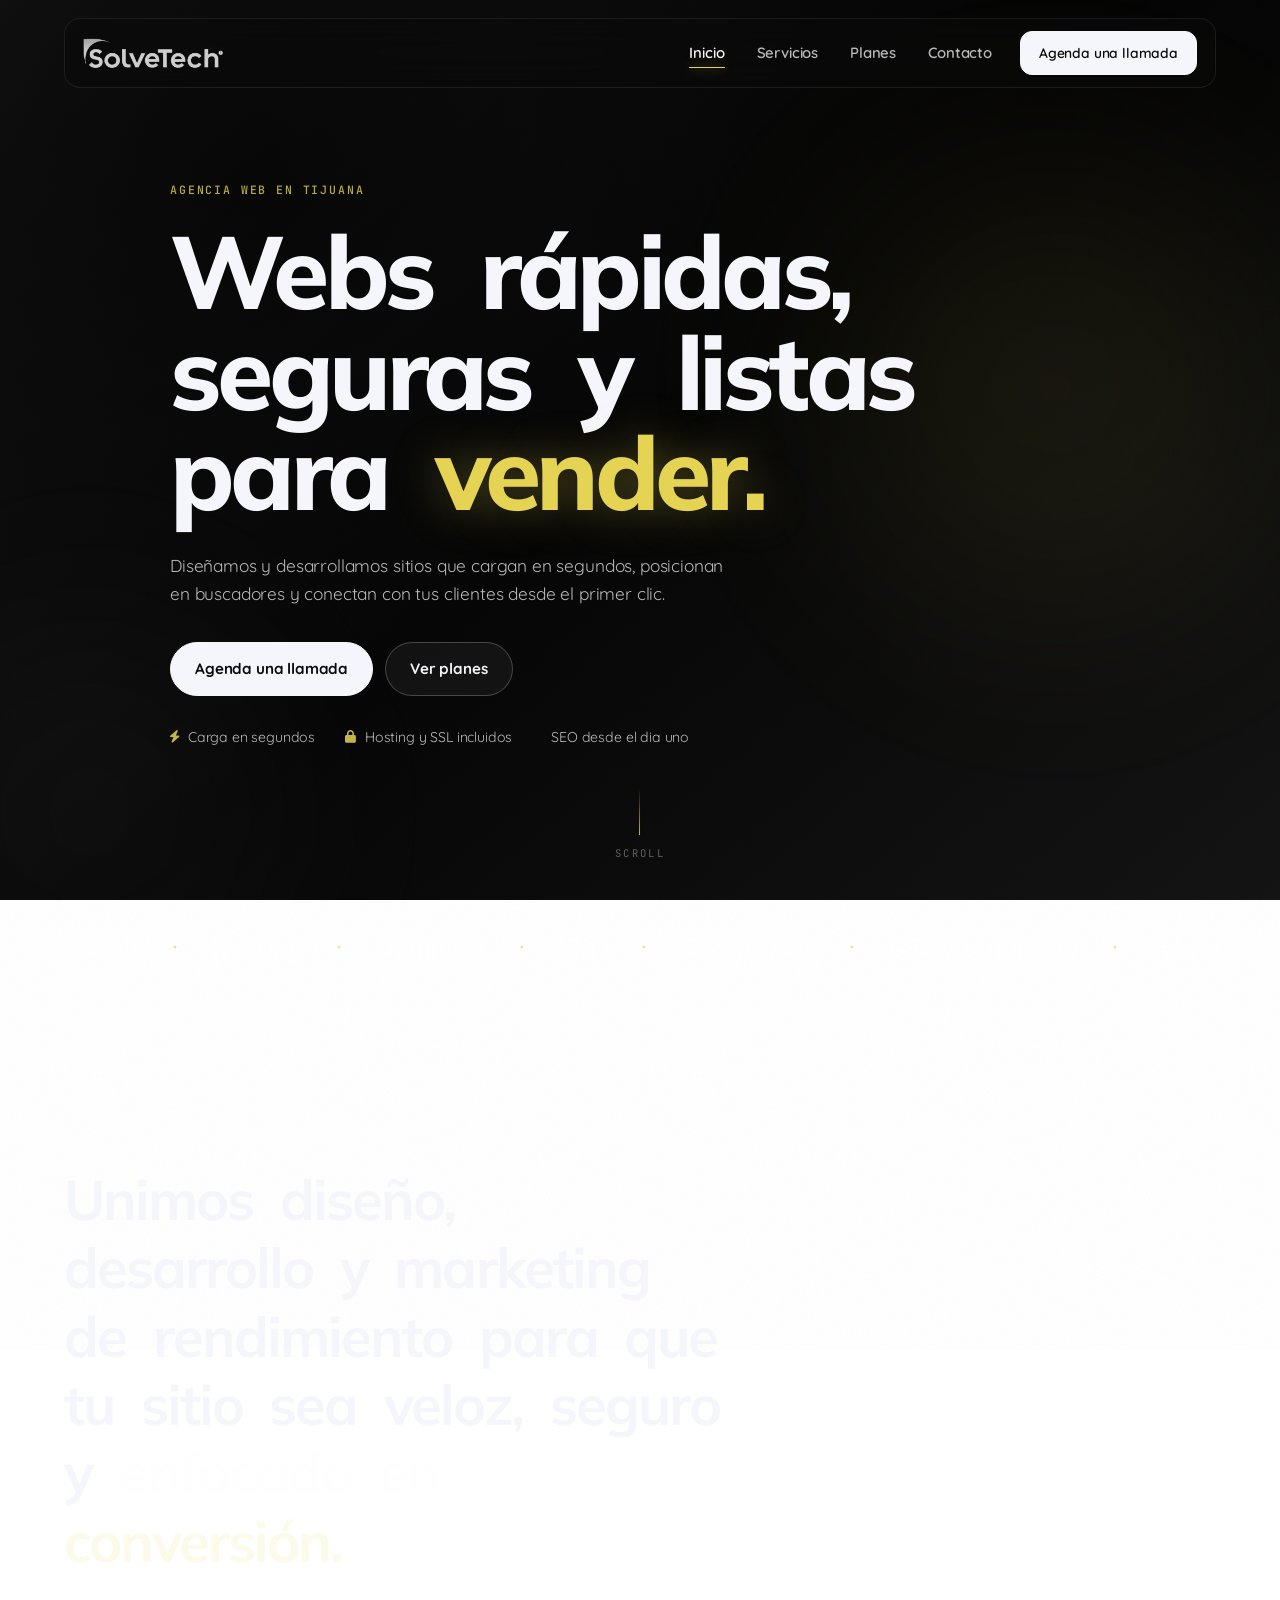
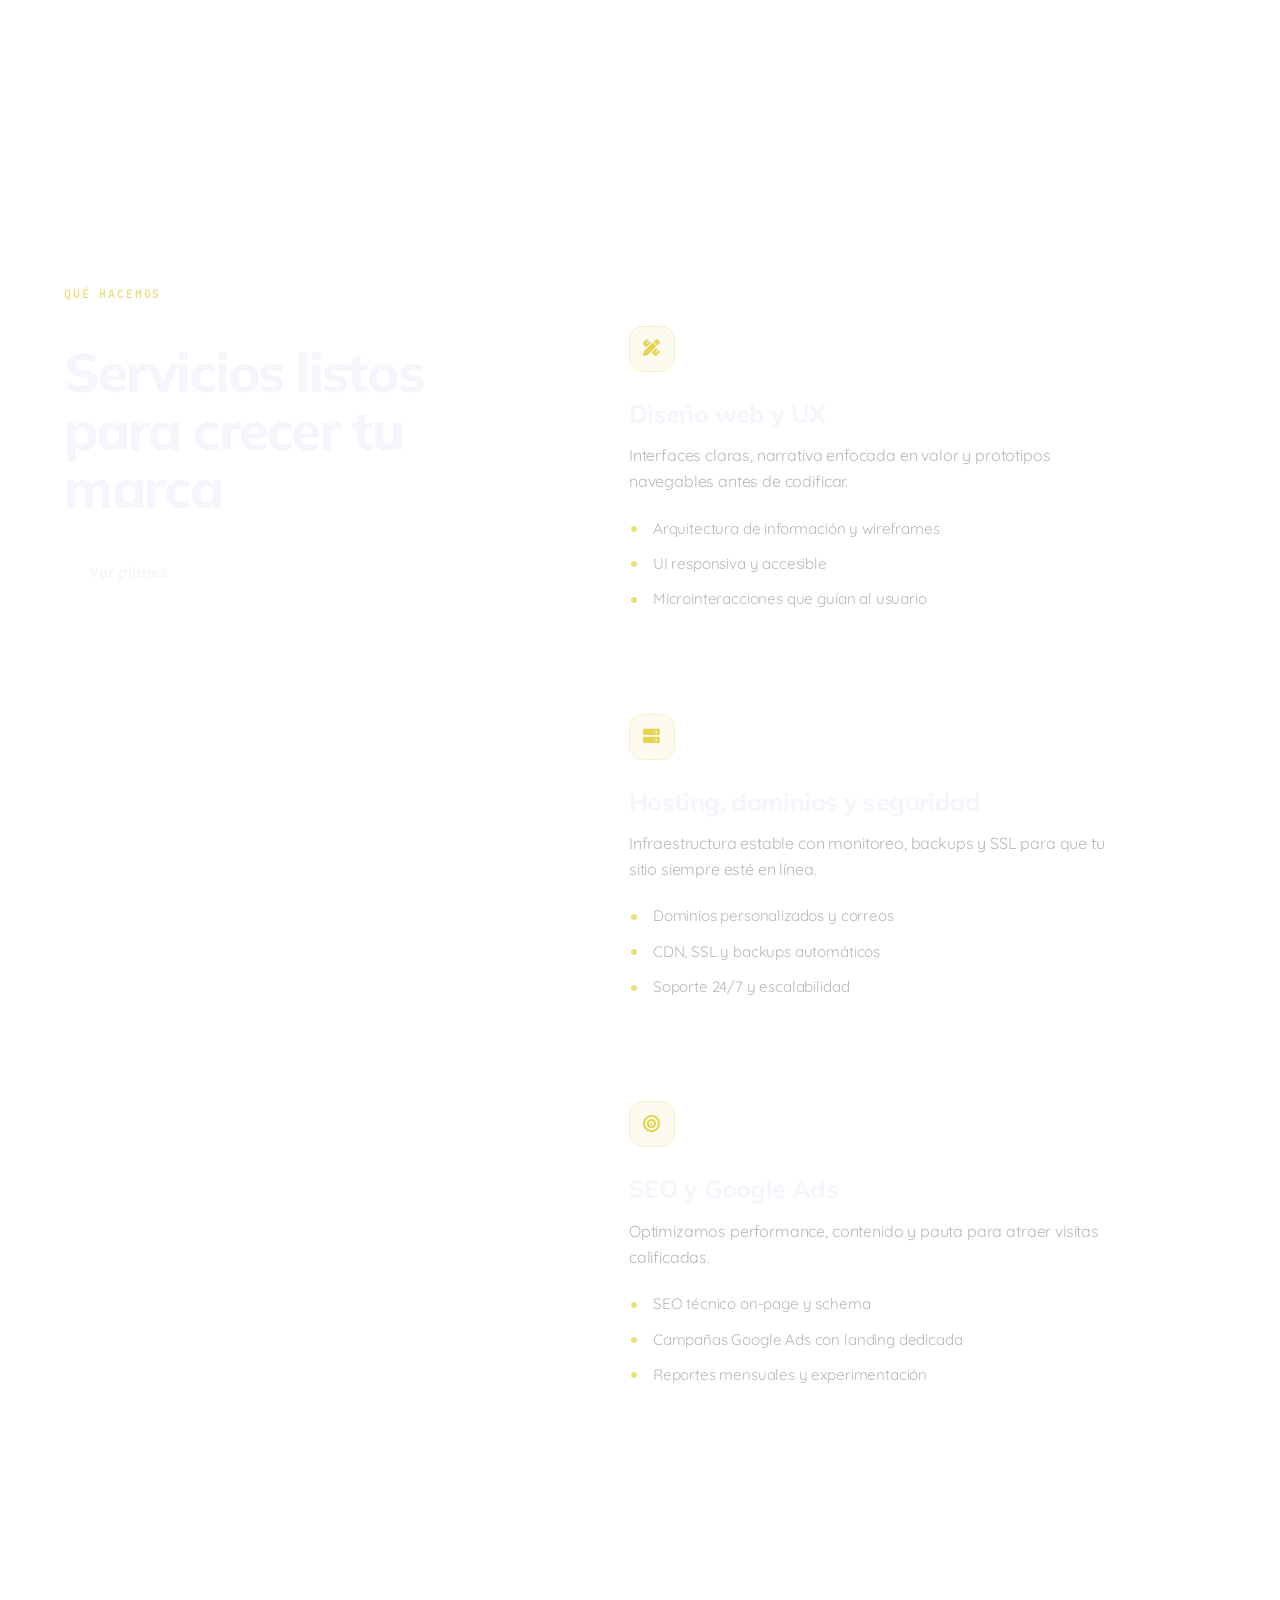
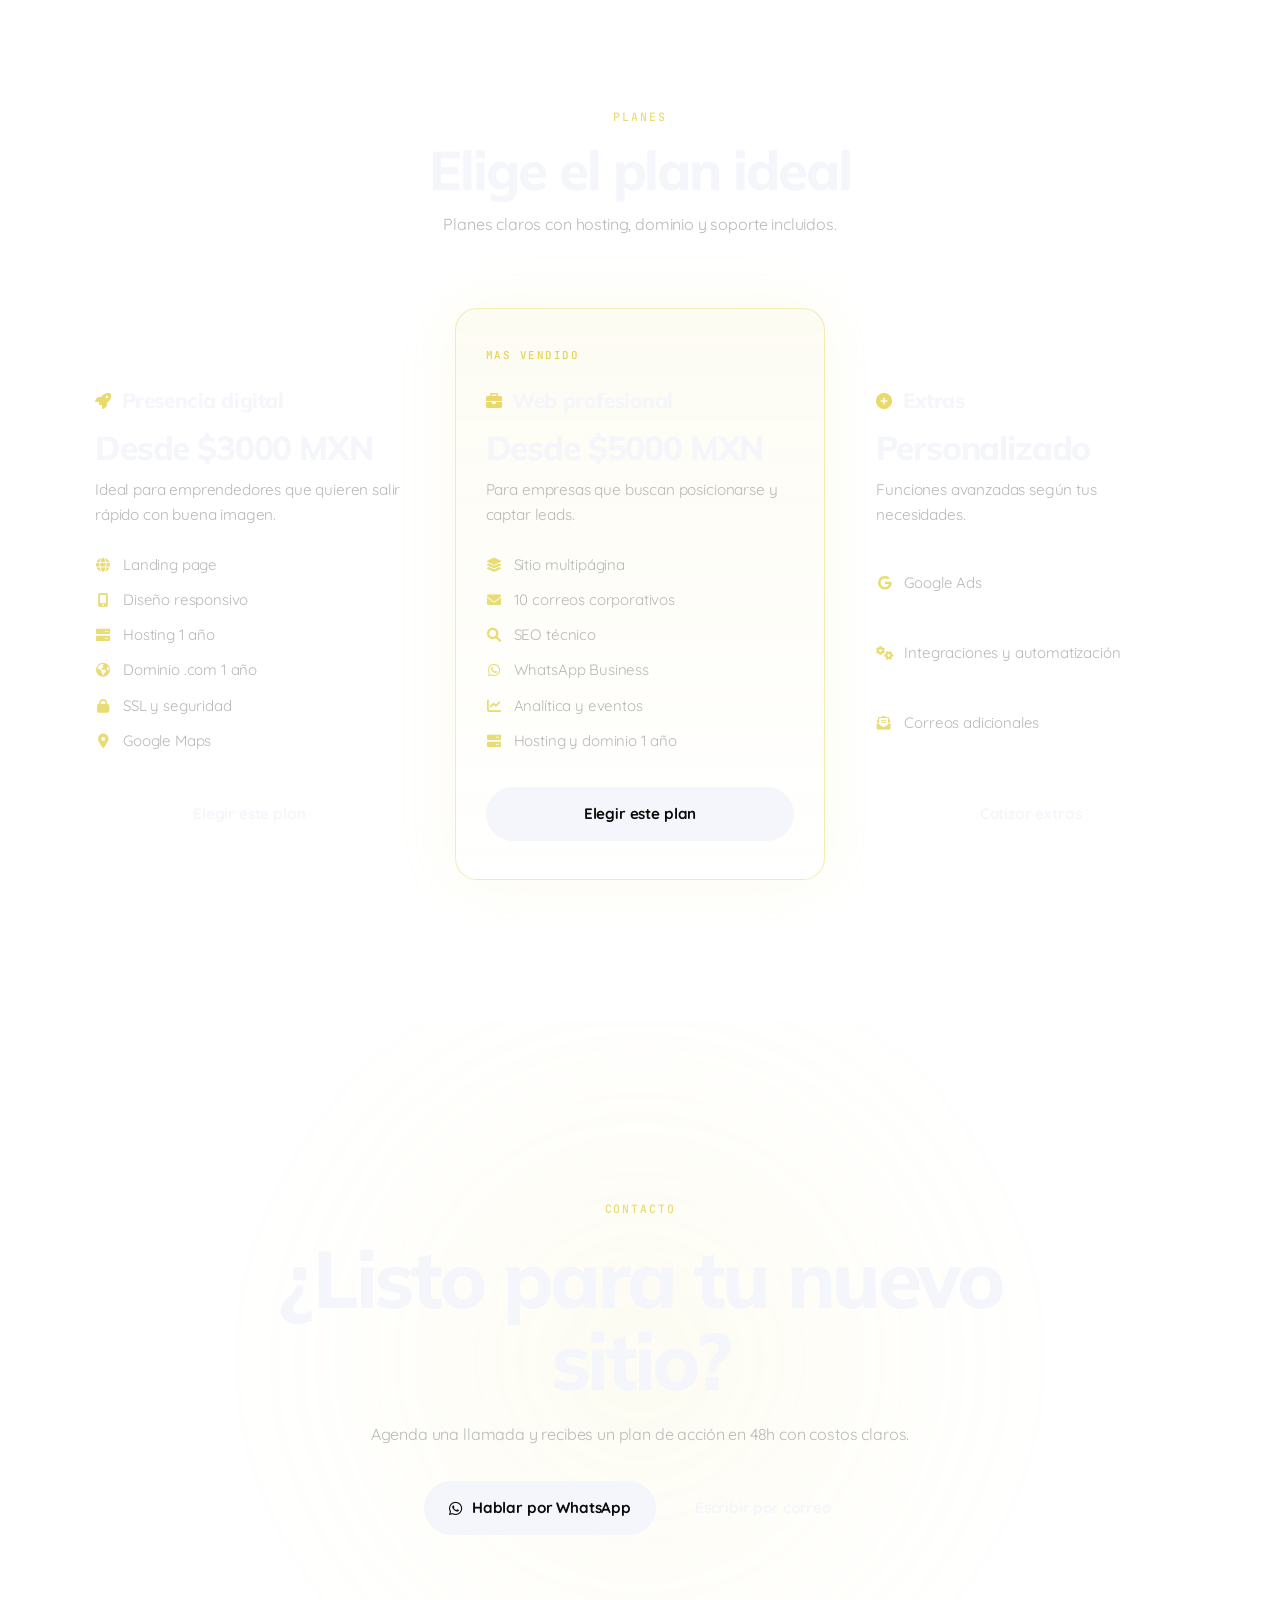
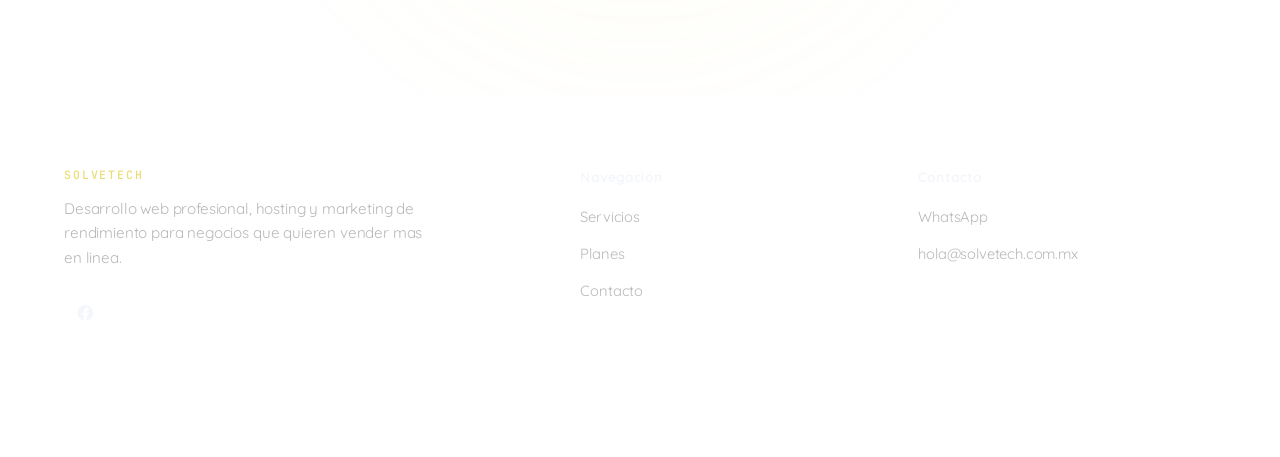
==== commit 73377eb7: "Nueva UI/UX mejorada" ====
--- a/index.html
+++ b/index.html
@@ -9,9 +9,13 @@
   <link rel="preload" href="styles.css" as="style">
   <link rel="stylesheet" href="styles.css">
   <link rel="stylesheet" href="https://cdnjs.cloudflare.com/ajax/libs/font-awesome/6.0.0/css/all.min.css">
-  <link href="https://fonts.googleapis.com/css2?family=Mulish:wght@400;500;600;700&family=Quicksand:wght@400;500;600;700&family=JetBrains+Mono:wght@500;700&display=swap" rel="stylesheet" media="all">
+  <link href="https://fonts.googleapis.com/css2?family=Mulish:wght@400;500;600;700;800;900&family=Quicksand:wght@400;500;600;700&family=JetBrains+Mono:wght@500;700&display=swap" rel="stylesheet" media="all">
+  <script>document.documentElement.classList.add('js');</script>
 </head>
 <body>
+  <div class="grain" aria-hidden="true"></div>
+  <div class="scroll-progress" aria-hidden="true"><span></span></div>
+
   <nav class="navbar" role="navigation" aria-label="Menu principal">
     <div class="nav-container">
       <div class="logo">
@@ -30,33 +34,112 @@
     </div>
   </nav>
 
-  <section id="inicio" class="hero">
-    <div class="hero-art" aria-hidden="true"></div>
-    <div class="container hero-copy animate">
-      <p class="eyebrow">Agencia web en Tijuana</p>
-      <h1>Webs r&aacute;pidas, seguras y listas para <span class="accent-word">vender</span>.</h1>
-      <p class="lead-text">Dise&ntilde;amos y desarrollamos sitios que cargan en segundos, posicionan en buscadores y conectan con tus clientes desde el primer clic.</p>
-      <div class="hero-actions">
+  <section id="inicio" class="hero" data-scroll-fade>
+    <div class="hero-glow hero-glow-a" aria-hidden="true" data-parallax="0.1"></div>
+    <div class="hero-glow hero-glow-b" aria-hidden="true" data-parallax="-0.06"></div>
+
+    <div class="container hero-copy">
+      <p class="eyebrow reveal" style="--d: 0">Agencia web en Tijuana</p>
+
+      <h1 class="display">
+        <span class="line">
+          <span class="word" style="--i: 0">Webs</span>
+          <span class="word" style="--i: 1">r&aacute;pidas,</span>
+        </span>
+        <span class="line">
+          <span class="word" style="--i: 2">seguras</span>
+          <span class="word" style="--i: 3">y</span>
+          <span class="word" style="--i: 4">listas</span>
+        </span>
+        <span class="line">
+          <span class="word" style="--i: 5">para</span>
+          <span class="word accent-word" style="--i: 6">vender.</span>
+        </span>
+      </h1>
+
+      <p class="lead-text reveal" style="--d: 620">Dise&ntilde;amos y desarrollamos sitios que cargan en segundos, posicionan en buscadores y conectan con tus clientes desde el primer clic.</p>
+
+      <div class="hero-actions reveal" style="--d: 740">
         <a class="btn primary" href="#contacto">Agenda una llamada</a>
         <a class="btn ghost" href="#precios">Ver planes</a>
       </div>
-      <div class="hero-tags">
+
+      <div class="hero-tags reveal" style="--d: 840">
         <span><i class="fas fa-bolt"></i> Carga en segundos</span>
         <span><i class="fas fa-lock"></i> Hosting y SSL incluidos</span>
         <span><i class="fas fa-magnifying-glass-chart"></i> SEO desde el dia uno</span>
       </div>
     </div>
+
+    <div class="scroll-cue reveal" style="--d: 1000" aria-hidden="true">
+      <span class="scroll-cue-line"></span>
+      <span class="scroll-cue-text">Scroll</span>
+    </div>
   </section>
 
+  <div class="marquee" aria-hidden="true">
+    <div class="marquee-track">
+      <div class="marquee-group">
+        <span>Dise&ntilde;o web</span><i>&bull;</i>
+        <span>Hosting</span><i>&bull;</i>
+        <span>Dominios</span><i>&bull;</i>
+        <span>SEO</span><i>&bull;</i>
+        <span>Google Ads</span><i>&bull;</i>
+        <span>SSL y seguridad</span><i>&bull;</i>
+        <span>Anal&iacute;tica</span><i>&bull;</i>
+        <span>Soporte 24/7</span><i>&bull;</i>
+      </div>
+      <div class="marquee-group">
+        <span>Dise&ntilde;o web</span><i>&bull;</i>
+        <span>Hosting</span><i>&bull;</i>
+        <span>Dominios</span><i>&bull;</i>
+        <span>SEO</span><i>&bull;</i>
+        <span>Google Ads</span><i>&bull;</i>
+        <span>SSL y seguridad</span><i>&bull;</i>
+        <span>Anal&iacute;tica</span><i>&bull;</i>
+        <span>Soporte 24/7</span><i>&bull;</i>
+      </div>
+    </div>
+  </div>
+
+  <section class="manifesto" aria-label="Nuestro enfoque">
+    <div class="container">
+      <p class="manifesto-text" data-manifesto style="--n: 24">
+        <span class="mw" style="--i: 0">Unimos</span>
+        <span class="mw" style="--i: 1">dise&ntilde;o,</span>
+        <span class="mw" style="--i: 2">desarrollo</span>
+        <span class="mw" style="--i: 3">y</span>
+        <span class="mw" style="--i: 4">marketing</span>
+        <span class="mw" style="--i: 5">de</span>
+        <span class="mw" style="--i: 6">rendimiento</span>
+        <span class="mw" style="--i: 7">para</span>
+        <span class="mw" style="--i: 8">que</span>
+        <span class="mw" style="--i: 9">tu</span>
+        <span class="mw" style="--i: 10">sitio</span>
+        <span class="mw" style="--i: 11">sea</span>
+        <span class="mw" style="--i: 12">veloz,</span>
+        <span class="mw" style="--i: 13">seguro</span>
+        <span class="mw" style="--i: 14">y</span>
+        <span class="mw" style="--i: 15">enfocado</span>
+        <span class="mw" style="--i: 16">en</span>
+        <span class="mw accent-soft" style="--i: 17">conversi&oacute;n.</span>
+      </p>
+    </div>
+  </section>
+
   <section id="servicios" class="section services">
-    <div class="container">
-      <div class="section-head animate">
-        <p class="eyebrow">Qu&eacute; hacemos</p>
-        <h2>Servicios listos para crecer tu marca</h2>
-        <p class="lead">Unimos dise&ntilde;o, desarrollo y marketing de rendimiento para que tu sitio sea veloz, seguro y enfocado en conversi&oacute;n.</p>
-      </div>
-      <div class="services-grid">
-        <article class="service-card animate">
+    <div class="container services-layout">
+      <div class="services-aside">
+        <div class="services-aside-inner">
+          <p class="eyebrow reveal-s">Qu&eacute; hacemos</p>
+          <h2 class="reveal-s">Servicios listos para crecer tu marca</h2>
+          <a class="btn ghost reveal-s" href="#precios">Ver planes</a>
+        </div>
+      </div>
+
+      <div class="services-stack">
+        <article class="service-card reveal-s">
+          <span class="card-index">01</span>
           <div class="icon-badge"><i class="fas fa-pen-ruler"></i></div>
           <h3>Dise&ntilde;o web y UX</h3>
           <p>Interfaces claras, narrativa enfocada en valor y prototipos navegables antes de codificar.</p>
@@ -66,7 +149,9 @@
             <li>Microinteracciones que gu&iacute;an al usuario</li>
           </ul>
         </article>
-        <article class="service-card animate" data-delay="60">
+
+        <article class="service-card reveal-s">
+          <span class="card-index">02</span>
           <div class="icon-badge"><i class="fas fa-server"></i></div>
           <h3>Hosting, dominios y seguridad</h3>
           <p>Infraestructura estable con monitoreo, backups y SSL para que tu sitio siempre est&eacute; en l&iacute;nea.</p>
@@ -76,7 +161,9 @@
             <li>Soporte 24/7 y escalabilidad</li>
           </ul>
         </article>
-        <article class="service-card animate" data-delay="120">
+
+        <article class="service-card reveal-s">
+          <span class="card-index">03</span>
           <div class="icon-badge"><i class="fas fa-bullseye"></i></div>
           <h3>SEO y Google Ads</h3>
           <p>Optimizamos performance, contenido y pauta para atraer visitas calificadas.</p>
@@ -92,13 +179,14 @@
 
   <section id="precios" class="section pricing">
     <div class="container">
-      <div class="section-head animate">
-        <p class="eyebrow">Planes</p>
-        <h2>Elige el plan ideal</h2>
-        <p class="lead">Planes claros con hosting, dominio y soporte incluidos.</p>
-      </div>
+      <div class="section-head">
+        <p class="eyebrow reveal-s">Planes</p>
+        <h2 class="reveal-s">Elige el plan ideal</h2>
+        <p class="lead reveal-s">Planes claros con hosting, dominio y soporte incluidos.</p>
+      </div>
+
       <div class="pricing-grid">
-        <article class="pricing-card animate">
+        <article class="pricing-card reveal-s">
           <p class="card-label">Mejor para lanzar</p>
           <h3><i class="fas fa-rocket"></i> Presencia digital</h3>
           <p class="price">Desde &#36;3000 MXN</p>
@@ -113,7 +201,8 @@
           </ul>
           <a href="https://wa.me/526641649998?text=Hola%2C%20quiero%20informaci%C3%B3n%20sobre%20el%20plan%20Presencia%20digital" class="btn ghost full" target="_blank" rel="noopener">Elegir este plan</a>
         </article>
-        <article class="pricing-card featured animate" data-delay="80">
+
+        <article class="pricing-card featured reveal-s">
           <p class="card-label featured-label">Mas vendido</p>
           <h3><i class="fas fa-briefcase"></i> Web profesional</h3>
           <p class="price">Desde &#36;5000 MXN</p>
@@ -128,7 +217,8 @@
           </ul>
           <a href="https://wa.me/526641649998?text=Hola%2C%20quiero%20informaci%C3%B3n%20sobre%20el%20plan%20Web%20profesional" class="btn primary full" target="_blank" rel="noopener">Elegir este plan</a>
         </article>
-        <article class="pricing-card animate" data-delay="120">
+
+        <article class="pricing-card reveal-s">
           <p class="card-label">Complementos</p>
           <h3><i class="fas fa-plus-circle"></i> Extras</h3>
           <p class="price">Personalizado</p>
@@ -144,14 +234,13 @@
     </div>
   </section>
 
-<section id="contacto" class="section contact">
+  <section id="contacto" class="section contact">
+    <div class="contact-glow" aria-hidden="true"></div>
     <div class="container contact-inner">
-      <div class="animate visible">
-        <p class="eyebrow">Contacto</p>
-        <h2>¿Listo para tu nuevo sitio?</h2>
-        <p class="lead">Agenda una llamada y recibes un plan de acción en 48h con costos claros.</p>
-      </div>
-      <div class="contact-actions animate visible" data-delay="80">
+      <p class="eyebrow reveal-s">Contacto</p>
+      <h2 class="contact-title reveal-s">&iquest;Listo para tu nuevo sitio?</h2>
+      <p class="lead reveal-s">Agenda una llamada y recibes un plan de acci&oacute;n en 48h con costos claros.</p>
+      <div class="contact-actions reveal-s">
         <a href="https://wa.me/526641649998" class="btn primary" target="_blank" rel="noopener">
           <i class="fab fa-whatsapp"></i> Hablar por WhatsApp
         </a>
@@ -159,64 +248,160 @@
       </div>
     </div>
   </section>
-  
+
   <footer class="footer" role="contentinfo">
     <div class="container footer-grid">
       <div>
         <p class="eyebrow">SolveTech</p>
         <p class="muted">Desarrollo web profesional, hosting y marketing de rendimiento para negocios que quieren vender mas en linea.</p>
-        <div class="social-links" style="margin-top: 16px;">
+        <div class="social-links">
           <a href="https://www.facebook.com/profile.php?id=61574623443688" target="_blank" rel="noopener" aria-label="Facebook de SolveTech"><i class="fab fa-facebook"></i></a>
         </div>
       </div>
+      <div class="footer-col">
+        <h4>Navegaci&oacute;n</h4>
+        <ul>
+          <li><a href="#servicios">Servicios</a></li>
+          <li><a href="#precios">Planes</a></li>
+          <li><a href="#contacto">Contacto</a></li>
+        </ul>
+      </div>
+      <div class="footer-col">
+        <h4>Contacto</h4>
+        <ul>
+          <li><a href="https://wa.me/526641649998" target="_blank" rel="noopener">WhatsApp</a></li>
+          <li><a href="mailto:hola@solvetech.com.mx">hola@solvetech.com.mx</a></li>
+        </ul>
+      </div>
+    </div>
+    <div class="container">
+      <p class="footer-bottom">&copy; 2025 Todos los derechos reservados, SolveTech</p>
+    </div>
   </footer>
 
   <script>
-    const menuToggle = document.querySelector('.menu-toggle');
-    const navLinks = document.querySelector('.nav-links');
-
-    menuToggle.addEventListener('click', () => {
-      navLinks.classList.toggle('active');
-    });
-
-    document.querySelectorAll('a[href^="#"]').forEach(anchor => {
-      anchor.addEventListener('click', function (e) {
-        e.preventDefault();
-        const target = document.querySelector(this.getAttribute('href'));
-        if (target) {
-          target.scrollIntoView({ behavior: 'smooth' });
+    (function () {
+      'use strict';
+
+      var reduceMotion = window.matchMedia('(prefers-reduced-motion: reduce)').matches;
+
+      /* --- Menu movil --- */
+      var menuToggle = document.querySelector('.menu-toggle');
+      var navLinks = document.querySelector('.nav-links');
+
+      menuToggle.addEventListener('click', function () {
+        navLinks.classList.toggle('active');
+      });
+
+      document.querySelectorAll('a[href^="#"]').forEach(function (anchor) {
+        anchor.addEventListener('click', function (e) {
+          var target = document.querySelector(this.getAttribute('href'));
+          if (target) {
+            e.preventDefault();
+            target.scrollIntoView({ behavior: reduceMotion ? 'auto' : 'smooth' });
+          }
+          navLinks.classList.remove('active');
+        });
+      });
+
+      /* --- Reveals al entrar en viewport --- */
+      var revealTargets = document.querySelectorAll('.reveal-s');
+      if (reduceMotion) {
+        revealTargets.forEach(function (el) { el.classList.add('in'); });
+      } else {
+        var revealObserver = new IntersectionObserver(function (entries) {
+          entries.forEach(function (entry) {
+            if (entry.isIntersecting) {
+              entry.target.classList.add('in');
+              revealObserver.unobserve(entry.target);
+            }
+          });
+        }, { threshold: 0.15, rootMargin: '0px 0px -8% 0px' });
+
+        revealTargets.forEach(function (el, i) {
+          // stagger por posicion dentro de su grupo de hermanos
+          var siblings = Array.prototype.slice.call(el.parentElement.children);
+          el.style.setProperty('--sd', (siblings.indexOf(el) % 6) * 90 + 'ms');
+          revealObserver.observe(el);
+        });
+      }
+
+      /* --- Nav activo por seccion --- */
+      var sectionLinks = document.querySelectorAll('.nav-links a[href^="#"]');
+      var sections = document.querySelectorAll('section[id]');
+      var navObserver = new IntersectionObserver(function (entries) {
+        entries.forEach(function (entry) {
+          if (entry.isIntersecting) {
+            sectionLinks.forEach(function (link) {
+              link.classList.toggle('active', link.getAttribute('href') === '#' + entry.target.id);
+            });
+          }
+        });
+      }, { rootMargin: '-45% 0px -45% 0px' });
+      sections.forEach(function (section) { navObserver.observe(section); });
+
+      /* --- Motor de scroll: progreso, parallax y manifiesto --- */
+      var progressBar = document.querySelector('.scroll-progress span');
+      var parallaxEls = Array.prototype.slice.call(document.querySelectorAll('[data-parallax]'));
+      var fadeEls = Array.prototype.slice.call(document.querySelectorAll('[data-scroll-fade]'));
+      var manifesto = document.querySelector('[data-manifesto]');
+      var navbar = document.querySelector('.navbar');
+      var ticking = false;
+
+      function clamp(v, min, max) { return v < min ? min : v > max ? max : v; }
+
+      function update() {
+        ticking = false;
+        var vh = window.innerHeight;
+        var scrollY = window.scrollY || window.pageYOffset;
+
+        // barra de progreso
+        var docHeight = document.documentElement.scrollHeight - vh;
+        var progress = docHeight > 0 ? clamp(scrollY / docHeight, 0, 1) : 0;
+        progressBar.style.transform = 'scaleX(' + progress + ')';
+
+        // navbar compacta al bajar
+        navbar.classList.toggle('scrolled', scrollY > 40);
+
+        if (reduceMotion) return;
+
+        // parallax
+        parallaxEls.forEach(function (el) {
+          var speed = parseFloat(el.dataset.parallax) || 0;
+          var rect = el.getBoundingClientRect();
+          var offset = (rect.top + rect.height / 2 - vh / 2) * speed;
+          el.style.transform = 'translate3d(0,' + offset.toFixed(2) + 'px,0)';
+        });
+
+        // hero se desvanece al salir
+        fadeEls.forEach(function (el) {
+          var rect = el.getBoundingClientRect();
+          var p = clamp(-rect.top / (rect.height * 0.85), 0, 1);
+          el.style.setProperty('--fade', String(1 - p));
+          el.style.setProperty('--fade-shift', (p * -60).toFixed(2) + 'px');
+        });
+
+        // manifiesto: palabras que se encienden con el scroll
+        if (manifesto) {
+          var mRect = manifesto.getBoundingClientRect();
+          var start = vh * 0.85;
+          var end = vh * 0.25;
+          var mp = clamp((start - mRect.top) / (start - end + mRect.height * 0.4), 0, 1);
+          manifesto.style.setProperty('--p', mp.toFixed(4));
         }
-        navLinks.classList.remove('active');
-      });
-    });
-
-    const animated = document.querySelectorAll('.animate');
-    const revealObserver = new IntersectionObserver(entries => {
-      entries.forEach(entry => {
-        if (entry.isIntersecting) {
-          const el = entry.target;
-          const delay = el.dataset.delay ? Number(el.dataset.delay) : 0;
-          setTimeout(() => el.classList.add('visible'), delay);
-          revealObserver.unobserve(el);
+      }
+
+      function onScroll() {
+        if (!ticking) {
+          ticking = true;
+          requestAnimationFrame(update);
         }
-      });
-    }, { threshold: 0.18 });
-
-    animated.forEach(el => revealObserver.observe(el));
-
-    const sectionLinks = document.querySelectorAll('.nav-links a[href^="#"]');
-    const sections = document.querySelectorAll('section[id]');
-    const navObserver = new IntersectionObserver(entries => {
-      entries.forEach(entry => {
-        if (entry.isIntersecting) {
-          sectionLinks.forEach(link => {
-            link.classList.toggle('active', link.getAttribute('href') === `#${entry.target.id}`);
-          });
-        }
-      });
-    }, { rootMargin: '-45% 0px -45% 0px' });
-
-    sections.forEach(section => navObserver.observe(section));
+      }
+
+      window.addEventListener('scroll', onScroll, { passive: true });
+      window.addEventListener('resize', onScroll, { passive: true });
+      update();
+    })();
   </script>
 </body>
 </html>
--- a/styles.css
+++ b/styles.css
@@ -9,25 +9,30 @@
   --accent: #f4f6fb;
   --accent-2: #090c12;
   --accent-glow: #e5d352;
+  --accent-rgb: 229, 211, 82;
   --shadow: 0 22px 70px rgba(0, 0, 0, 0.55);
   --radius: 18px;
-  --container: min(1120px, 90vw);
+  --container: min(1180px, 90vw);
   --font-heading: 'Mulish', sans-serif;
   --font-body: 'Quicksand', sans-serif;
   --font-mono: 'JetBrains Mono', monospace;
+  --ease: cubic-bezier(0.16, 1, 0.3, 1);
 }
 
 * { box-sizing: border-box; margin: 0; padding: 0; }
+
 html { scroll-behavior: smooth; }
+
 body {
   font-family: var(--font-body);
   background: radial-gradient(circle at 20% 20%, rgba(5, 5, 5, 0.842), transparent 40%),
               radial-gradient(circle at 80% 0%, rgba(2, 2, 2, 0.6), transparent 40%),
               linear-gradient(140deg, #131313 0%, #050505 50%, #131313 100%);
+  background-attachment: fixed;
   color: var(--text);
   min-height: 100vh;
   line-height: 1.6;
-  overflow-x: hidden;
+  overflow-x: clip;
   letter-spacing: -0.01em;
   -webkit-font-smoothing: antialiased;
 }
@@ -44,27 +49,46 @@
 
 .container { width: var(--container); margin: 0 auto; }
 
-section {
-  padding: 110px 0;
-  position: relative;
-  scroll-margin-top: 110px;
-  overflow: visible;
-}
-section::after {
-  content: '';
-  position: absolute;
+/* Textura de grano — glamour sutil */
+.grain {
+  position: fixed;
+  inset: -50%;
+  z-index: 900;
+  pointer-events: none;
+  opacity: 0.05;
+  mix-blend-mode: overlay;
+  background-image: url("data:image/svg+xml,%3Csvg xmlns='http://www.w3.org/2000/svg' width='300' height='300'%3E%3Cfilter id='n'%3E%3CfeTurbulence type='fractalNoise' baseFrequency='0.85' numOctaves='4' stitchTiles='stitch'/%3E%3C/filter%3E%3Crect width='100%25' height='100%25' filter='url(%23n)'/%3E%3C/svg%3E");
+}
+
+/* Barra de progreso de scroll */
+.scroll-progress {
+  position: fixed;
+  top: 0;
   left: 0;
   right: 0;
-  bottom: 0;
-  height: 1px;
-  background: linear-gradient(90deg, transparent, rgba(255, 255, 255, 0.2), transparent);
+  height: 2px;
+  z-index: 1100;
   pointer-events: none;
 }
-.section .container {
-  display: flex;
-  flex-direction: column;
-  gap: 24px;
-}
+.scroll-progress span {
+  display: block;
+  height: 100%;
+  width: 100%;
+  transform: scaleX(0);
+  transform-origin: 0 50%;
+  background: linear-gradient(90deg, rgba(var(--accent-rgb), 0.2), var(--accent-glow));
+  box-shadow: 0 0 18px rgba(var(--accent-rgb), 0.5);
+}
+
+section {
+  padding: 140px 0;
+  position: relative;
+}
+/* El padding-top de cada seccion (140px) ya deja aire bajo la navbar,
+   por eso el margen de anclaje es pequeño: si no, se suman ambos y la
+   seccion aterriza demasiado abajo. */
+section[id] { scroll-margin-top: 24px; }
+#inicio { scroll-margin-top: 0; }
 
 /* Navbar */
 .navbar {
@@ -74,238 +98,526 @@
   transform: translateX(-50%);
   width: var(--container);
   padding: 12px 18px;
-  background: rgba(10, 10, 10, 0.85);
-  border: 1px solid var(--border);
-  border-radius: 14px;
-  box-shadow: 0 10px 40px rgba(0, 0, 0, 0.4);
-  backdrop-filter: blur(14px);
+  background: rgba(10, 10, 10, 0.6);
+  border: 1px solid rgba(255, 255, 255, 0.08);
+  border-radius: 16px;
+  backdrop-filter: blur(18px);
+  -webkit-backdrop-filter: blur(18px);
   z-index: 1000;
+  transition: background 0.4s var(--ease), border-color 0.4s var(--ease), padding 0.4s var(--ease), box-shadow 0.4s var(--ease);
+}
+.navbar.scrolled {
+  background: rgba(10, 10, 10, 0.88);
+  border-color: var(--border);
+  padding: 9px 18px;
+  box-shadow: 0 12px 44px rgba(0, 0, 0, 0.5);
 }
 .nav-container { display: flex; align-items: center; justify-content: space-between; gap: 16px; }
-.logo img { height: 34px; width: auto; display: block; }
+.logo img { height: 32px; width: auto; display: block; }
 .nav-links { display: flex; gap: 4px; align-items: center; }
 .nav-links a {
+  position: relative;
   color: var(--muted);
-  padding: 10px 12px;
+  padding: 10px 14px;
   border-radius: 12px;
-  transition: all 0.2s ease;
+  transition: color 0.25s var(--ease), background 0.25s var(--ease);
   font-weight: 600;
-  font-size: 0.95rem;
+  font-size: 0.93rem;
 }
 .nav-links a:not(.btn):hover { color: var(--text); background: rgba(255, 255, 255, 0.06); }
-.nav-links a:not(.btn).active { color: var(--text); background: rgba(255, 255, 255, 0.08); }
-.nav-cta { margin-left: 8px; }
+.nav-links a:not(.btn).active { color: var(--text); }
+.nav-links a:not(.btn).active::after {
+  content: '';
+  position: absolute;
+  left: 14px;
+  right: 14px;
+  bottom: 4px;
+  height: 1.5px;
+  border-radius: 2px;
+  background: var(--accent-glow);
+  box-shadow: 0 0 12px rgba(var(--accent-rgb), 0.7);
+}
+.nav-cta { margin-left: 10px; }
 .menu-toggle { display: none; background: none; border: 1px solid rgba(255, 255, 255, 0.2); color: var(--text); padding: 8px 10px; border-radius: 10px; font-size: 1.1rem; cursor: pointer; }
 
-/* Hero */
+/* ============ HERO ============ */
 .hero {
   min-height: 100vh;
   min-height: 100svh;
   display: flex;
   align-items: center;
-  padding: 140px 0 100px;
-  background: linear-gradient(120deg, #0e0e0e, #000000 40%, transparent 60%);
+  padding: 150px 0 120px;
   position: relative;
   overflow: hidden;
 }
-.hero .container { position: relative; z-index: 1; }
-.hero-art {
+.hero-copy {
+  position: relative;
+  z-index: 2;
+  max-width: 940px;
+  opacity: var(--fade, 1);
+  transform: translate3d(0, var(--fade-shift, 0), 0);
+  will-change: opacity, transform;
+}
+
+/* Resplandores ambientales difusos: dan profundidad sin dibujar
+   una figura definida. Sin bordes ni anillos. */
+.hero-glow {
   position: absolute;
-  right: -100px;
-  top: 40px;
-  width: 460px;
-  height: 460px;
   border-radius: 50%;
-  background: radial-gradient(circle at 30% 30%, rgba(229, 211, 82, 0.1), rgba(0, 0, 0, 0) 60%);
-  border: 1px solid rgba(229, 211, 82, 0.15);
-  box-shadow: inset 0 0 60px rgba(0, 0, 0, 0.7), 0 30px 90px rgba(229, 211, 82, 0.08);
   pointer-events: none;
-  opacity: 0.7;
   z-index: 0;
-}
-.hero-art::before {
-  content: '';
+  filter: blur(70px);
+}
+.hero-glow-a {
+  right: -12%;
+  top: 2%;
+  width: min(760px, 72vw);
+  aspect-ratio: 1;
+  background: radial-gradient(circle, rgba(var(--accent-rgb), 0.09), transparent 64%);
+}
+.hero-glow-b {
+  left: -18%;
+  bottom: -28%;
+  width: min(640px, 70vw);
+  aspect-ratio: 1;
+  background: radial-gradient(circle, rgba(255, 255, 255, 0.045), transparent 66%);
+}
+
+/* Titular display con reveal por palabra */
+.display {
+  font-family: var(--font-heading);
+  font-size: clamp(2.9rem, 8.2vw, 6.4rem);
+  line-height: 0.98;
+  letter-spacing: -0.045em;
+  font-weight: 800;
+  margin: 22px 0 30px;
+}
+.display .line { display: block; }
+.display .word {
+  display: inline-block;
+  margin-right: 0.22em;
+  animation: wordIn 1s var(--ease) both;
+  animation-delay: calc(var(--i) * 75ms + 150ms);
+}
+@keyframes wordIn {
+  from { opacity: 0; transform: translateY(0.42em); }
+  to   { opacity: 1; transform: translateY(0); }
+}
+
+.accent-word {
+  color: var(--accent-glow);
+  text-shadow: 0 0 46px rgba(var(--accent-rgb), 0.35);
+}
+
+.hero-copy p.lead-text {
+  color: var(--muted);
+  font-size: clamp(1rem, 1.35vw, 1.18rem);
+  max-width: 560px;
+}
+.hero-actions { display: flex; gap: 12px; flex-wrap: wrap; margin: 34px 0 30px; }
+.hero-tags { display: flex; flex-wrap: wrap; gap: 10px 30px; }
+.hero-tags span { display: inline-flex; align-items: center; gap: 9px; font-size: 0.88rem; color: var(--muted); }
+.hero-tags span i { font-size: 0.78rem; color: rgba(var(--accent-rgb), 0.85); }
+
+/* Reveal genérico de entrada (hero) — CSS puro, no depende de JS */
+.reveal {
+  animation: fadeUp 0.9s var(--ease) both;
+  animation-delay: calc(var(--d, 0) * 1ms);
+}
+@keyframes fadeUp {
+  from { opacity: 0; transform: translateY(18px); }
+  to   { opacity: 1; transform: translateY(0); }
+}
+
+/* Indicador de scroll */
+.scroll-cue {
   position: absolute;
-  inset: 22px;
-  border-radius: 50%;
-  border: 1px dashed rgba(255, 255, 255, 0.1);
-  opacity: 0.6;
-}
-.hero-art::after {
-  content: '';
-  position: absolute;
-  inset: -18px;
-  border-radius: 50%;
-  background: repeating-linear-gradient(135deg, rgba(255, 255, 255, 0.05) 0 1px, transparent 1px 12px);
-  opacity: 0.4;
-  mask: radial-gradient(circle, rgba(0, 0, 0, 0.7) 0 55%, transparent 65%);
-  -webkit-mask: radial-gradient(circle, rgba(0, 0, 0, 0.7) 0 55%, transparent 65%);
-}
-.hero-copy { max-width: 780px; }
-.hero-copy h1 {
+  left: 50%;
+  bottom: 38px;
+  transform: translateX(-50%);
+  display: flex;
+  flex-direction: column;
+  align-items: center;
+  gap: 10px;
+  z-index: 2;
+}
+.scroll-cue.reveal { animation-name: cueIn; }
+@keyframes cueIn {
+  from { opacity: 0; transform: translateX(-50%) translateY(18px); }
+  to   { opacity: 1; transform: translateX(-50%) translateY(0); }
+}
+.scroll-cue-line {
+  width: 1px;
+  height: 46px;
+  background: linear-gradient(180deg, transparent, rgba(var(--accent-rgb), 0.85));
+  animation: cue 2.4s var(--ease) infinite;
+  transform-origin: top;
+}
+.scroll-cue-text {
+  font-family: var(--font-mono);
+  font-size: 0.66rem;
+  letter-spacing: 0.22em;
+  text-transform: uppercase;
+  color: rgba(255, 255, 255, 0.35);
+}
+@keyframes cue {
+  0%   { transform: scaleY(0); opacity: 0; }
+  35%  { transform: scaleY(1); opacity: 1; }
+  100% { transform: scaleY(1); opacity: 0; }
+}
+
+/* ============ MARQUEE ============ */
+.marquee {
+  overflow: hidden;
+  padding: 26px 0;
+  border-top: 1px solid rgba(255, 255, 255, 0.07);
+  border-bottom: 1px solid rgba(255, 255, 255, 0.07);
+  mask: linear-gradient(90deg, transparent, #000 12%, #000 88%, transparent);
+  -webkit-mask: linear-gradient(90deg, transparent, #000 12%, #000 88%, transparent);
+}
+.marquee-track { display: flex; width: max-content; animation: marquee 38s linear infinite; }
+.marquee-group { display: flex; align-items: center; gap: 34px; padding-right: 34px; }
+.marquee-group span {
   font-family: var(--font-heading);
-  font-size: clamp(2.6rem, 6vw, 4.2rem);
-  line-height: 1.05;
-  margin: 16px 0;
-  letter-spacing: -0.04em;
+  font-size: clamp(1.1rem, 2vw, 1.6rem);
   font-weight: 700;
-}
-.accent-word {
-  font-family: var(--font-mono);
-  color: var(--accent-glow);
+  letter-spacing: -0.02em;
+  color: rgba(255, 255, 255, 0.42);
+  white-space: nowrap;
+}
+.marquee-group i { color: rgba(var(--accent-rgb), 0.65); font-style: normal; font-size: 0.7rem; }
+@keyframes marquee {
+  from { transform: translateX(0); }
+  to   { transform: translateX(-50%); }
+}
+
+/* ============ MANIFIESTO ============ */
+.manifesto { padding: 170px 0; }
+.manifesto-text {
+  font-family: var(--font-heading);
+  font-size: clamp(1.7rem, 4.4vw, 3.5rem);
+  line-height: 1.22;
+  letter-spacing: -0.035em;
   font-weight: 700;
-  letter-spacing: -0.01em;
-  text-shadow: 0 0 30px rgba(229, 211, 82, 0.35);
-}
-.hero-copy p.lead-text { color: var(--muted); font-size: 1.1rem; max-width: 620px; }
-.hero-actions { display: flex; gap: 12px; flex-wrap: wrap; margin: 26px 0 22px; }
-.hero-tags { display: flex; flex-wrap: wrap; gap: 8px 26px; color: var(--muted); margin: 0; }
-.hero-tags span { display: inline-flex; align-items: center; gap: 8px; font-size: 0.9rem; color: var(--muted); }
-.hero-tags span i { font-size: 0.8rem; color: var(--muted); }
-
-.card-label {
-  font-family: var(--font-mono);
-  text-transform: uppercase;
-  letter-spacing: 0.06em;
-  font-weight: 700;
-  font-size: 0.75rem;
-  color: var(--muted);
-}
-.card-label.featured-label { color: var(--accent-glow); }
-
+  max-width: 20ch;
+}
+.manifesto-text .mw {
+  display: inline-block;
+  margin-right: 0.24em;
+  color: var(--text);
+  /* Cada palabra se enciende con el scroll; el divisor solapa
+     palabras vecinas para lograr un barrido suave. */
+  opacity: clamp(0.13, calc((var(--p, 0) * var(--n) - var(--i)) / 2.5), 1);
+  transition: opacity 0.2s linear;
+}
+.manifesto-text .accent-soft { color: var(--accent-glow); }
+
+/* ============ REVEAL POR SCROLL ============
+   Solo se ocultan si JS esta activo (clase .js en <html>),
+   asi el contenido nunca queda invisible si el script falla. */
+.js .reveal-s {
+  opacity: 0;
+  transform: translateY(30px);
+  transition: opacity 0.85s var(--ease), transform 0.85s var(--ease);
+  transition-delay: var(--sd, 0ms);
+}
+.js .reveal-s.in { opacity: 1; transform: translateY(0); }
+
+/* ============ BOTONES ============ */
 .btn {
   display: inline-flex;
   align-items: center;
   justify-content: center;
   gap: 10px;
-  padding: 13px 20px;
-  border-radius: 12px;
+  padding: 14px 24px;
+  border-radius: 999px;
   font-weight: 700;
-  font-size: 0.98rem;
-  border: 1px solid rgba(255, 255, 255, 0.25);
-  transition: transform 0.2s ease, box-shadow 0.2s ease, background 0.2s ease, color 0.2s ease, border-color 0.2s ease;
+  font-size: 0.95rem;
+  border: 1px solid rgba(255, 255, 255, 0.22);
+  transition: transform 0.35s var(--ease), box-shadow 0.35s var(--ease), background 0.35s var(--ease), border-color 0.35s var(--ease);
   cursor: pointer;
 }
 .btn.primary { background: var(--text); color: #0a0a0a; border-color: var(--text); }
-.btn.primary:hover { transform: translateY(-2px); box-shadow: 0 16px 38px rgba(229, 211, 82, 0.28); background: #ffffff; }
-.btn.ghost { background: rgba(255, 255, 255, 0.06); color: var(--text); }
-.btn.ghost:hover { background: rgba(255, 255, 255, 0.12); transform: translateY(-2px); }
-.btn.small { padding: 9px 15px; font-size: 0.88rem; border-radius: 10px; }
+.btn.primary:hover { transform: translateY(-3px); background: #fff; box-shadow: 0 18px 44px rgba(var(--accent-rgb), 0.26); }
+.btn.ghost { background: rgba(255, 255, 255, 0.05); color: var(--text); }
+.btn.ghost:hover { transform: translateY(-3px); background: rgba(255, 255, 255, 0.11); border-color: rgba(255, 255, 255, 0.34); }
+.btn.small { padding: 10px 18px; font-size: 0.86rem; }
 .btn.full { width: 100%; }
 
-.eyebrow { font-family: var(--font-mono); text-transform: uppercase; letter-spacing: 0.07em; font-weight: 700; font-size: 0.8rem; color: var(--muted); }
-.lead { color: var(--muted); max-width: 720px; margin: 10px auto 0; }
-.section-head { text-align: center; margin-bottom: 50px; }
-.section-head h2 { font-family: var(--font-heading); font-size: clamp(2.1rem, 4vw, 3rem); letter-spacing: -0.03em; margin: 8px 0; font-weight: 700; }
-
-/* Services */
-.services { background: transparent; }
-.services-grid { display: grid; grid-template-columns: repeat(auto-fit, minmax(280px, 1fr)); gap: 18px; }
+/* ============ TIPOGRAFIA COMPARTIDA ============ */
+.eyebrow {
+  font-family: var(--font-mono);
+  text-transform: uppercase;
+  letter-spacing: 0.16em;
+  font-weight: 500;
+  font-size: 0.72rem;
+  color: rgba(var(--accent-rgb), 0.8);
+}
+.lead { color: var(--muted); max-width: 620px; }
+.section-head { text-align: center; margin-bottom: 70px; }
+.section-head .lead { margin: 14px auto 0; }
+.section-head h2,
+.services-aside h2 {
+  font-family: var(--font-heading);
+  font-size: clamp(2.2rem, 4.4vw, 3.4rem);
+  letter-spacing: -0.038em;
+  margin: 14px 0 0;
+  font-weight: 800;
+  line-height: 1.06;
+}
+
+/* ============ SERVICIOS ============ */
+.services-layout {
+  display: grid;
+  grid-template-columns: 0.85fr 1.15fr;
+  gap: 70px;
+  /* Sin align-items:start — la columna debe ocupar todo el alto
+     de la fila para que el sticky tenga recorrido. */
+}
+.services-aside-inner {
+  position: sticky;
+  top: 140px;
+  display: flex;
+  flex-direction: column;
+  align-items: flex-start;
+  gap: 26px;
+}
+.services-aside-inner .btn { margin-top: 4px; }
+
+.services-stack { display: grid; gap: 20px; }
 .service-card {
-  padding: 32px 26px;
-  border-radius: var(--radius);
+  position: relative;
+  padding: 40px 34px;
+  border-radius: 22px;
   border: 1px solid var(--border);
   background: rgba(255, 255, 255, 0.02);
-  transition: transform 0.25s ease, border-color 0.25s ease, background 0.25s ease;
-}
-.service-card:hover { transform: translateY(-4px); border-color: rgba(255, 255, 255, 0.24); background: rgba(255, 255, 255, 0.045); }
-.service-card h3 { font-family: var(--font-heading); font-size: 1.4rem; margin: 18px 0 8px; font-weight: 700; }
-.service-card p { color: var(--muted); }
+  overflow: hidden;
+  transition: transform 0.5s var(--ease), border-color 0.5s var(--ease), background 0.5s var(--ease);
+}
+.service-card::before {
+  content: '';
+  position: absolute;
+  inset: 0;
+  background: radial-gradient(600px circle at 0% 0%, rgba(var(--accent-rgb), 0.07), transparent 55%);
+  opacity: 0;
+  transition: opacity 0.5s var(--ease);
+  pointer-events: none;
+}
+.service-card:hover { transform: translateY(-6px); border-color: rgba(var(--accent-rgb), 0.3); background: rgba(255, 255, 255, 0.035); }
+.service-card:hover::before { opacity: 1; }
+
+.card-index {
+  position: absolute;
+  top: 30px;
+  right: 34px;
+  font-family: var(--font-mono);
+  font-size: 0.78rem;
+  letter-spacing: 0.1em;
+  color: rgba(255, 255, 255, 0.22);
+}
+.service-card h3 { font-family: var(--font-heading); font-size: 1.55rem; margin: 22px 0 10px; font-weight: 800; letter-spacing: -0.025em; }
+.service-card p { color: var(--muted); max-width: 48ch; }
+
 .icon-badge {
-  width: 44px; height: 44px;
-  border-radius: 12px;
-  background: rgba(255, 255, 255, 0.08);
+  width: 46px; height: 46px;
+  border-radius: 14px;
+  background: rgba(var(--accent-rgb), 0.09);
   display: inline-flex; align-items: center; justify-content: center;
-  color: var(--text);
-  border: 1px solid rgba(255, 255, 255, 0.2);
+  color: var(--accent-glow);
+  border: 1px solid rgba(var(--accent-rgb), 0.22);
   font-size: 1.05rem;
 }
-.checklist { margin-top: 16px; display: grid; gap: 9px; padding-left: 0; }
-.checklist li { position: relative; padding-left: 22px; color: var(--muted); font-size: 0.96rem; }
-.checklist li::before { content: '\2713'; position: absolute; left: 0; top: 0; color: var(--accent); font-weight: 700; font-size: 0.85rem; }
-
-/* Pricing */
-.pricing-grid { display: grid; grid-template-columns: repeat(auto-fit, minmax(280px, 1fr)); gap: 18px; align-items: stretch; }
+
+.checklist { margin-top: 22px; display: grid; gap: 11px; padding-left: 0; }
+.checklist li { position: relative; padding-left: 24px; color: var(--muted); font-size: 0.95rem; }
+.checklist li::before {
+  content: '';
+  position: absolute;
+  left: 2px;
+  top: 0.62em;
+  width: 6px;
+  height: 6px;
+  border-radius: 50%;
+  background: rgba(var(--accent-rgb), 0.75);
+}
+
+/* ============ PRECIOS ============ */
+.pricing-grid { display: grid; grid-template-columns: repeat(auto-fit, minmax(290px, 1fr)); gap: 20px; align-items: stretch; }
 .pricing-card {
-  padding: 32px 26px;
-  border-radius: var(--radius);
+  padding: 38px 30px;
+  border-radius: 22px;
   border: 1px solid var(--border);
   background: rgba(255, 255, 255, 0.02);
   display: flex;
   flex-direction: column;
-  gap: 10px;
-  transition: border-color 0.25s ease, background 0.25s ease;
-}
-.pricing-card:hover { border-color: rgba(255, 255, 255, 0.2); }
-.pricing-card h3 { font-family: var(--font-heading); display: flex; align-items: center; gap: 10px; font-size: 1.25rem; font-weight: 700; margin-top: 6px; }
-.price { font-family: var(--font-mono); font-size: 1.6rem; font-weight: 700; color: var(--text); letter-spacing: -0.01em; }
-.desc { color: var(--muted); }
-.pricing-card ul { display: grid; gap: 9px; padding: 0; margin: 4px 0 8px; flex-grow: 1; }
-.pricing-card li { display: flex; align-items: center; gap: 10px; color: var(--muted); font-size: 0.95rem; }
-.pricing-card li i { color: var(--text); width: 16px; text-align: center; }
+  gap: 12px;
+  transition: transform 0.5s var(--ease), border-color 0.5s var(--ease), background 0.5s var(--ease);
+}
+.pricing-card:hover { transform: translateY(-6px); border-color: rgba(255, 255, 255, 0.22); }
+.pricing-card h3 { font-family: var(--font-heading); display: flex; align-items: center; gap: 11px; font-size: 1.3rem; font-weight: 800; letter-spacing: -0.02em; margin-top: 8px; }
+.pricing-card h3 i { color: rgba(var(--accent-rgb), 0.85); font-size: 1rem; }
+
+.card-label {
+  font-family: var(--font-mono);
+  text-transform: uppercase;
+  letter-spacing: 0.14em;
+  font-weight: 500;
+  font-size: 0.68rem;
+  color: rgba(255, 255, 255, 0.4);
+}
+.card-label.featured-label { color: var(--accent-glow); }
+
+.price {
+  font-family: var(--font-heading);
+  font-size: clamp(1.9rem, 2.6vw, 2.3rem);
+  font-weight: 800;
+  color: var(--text);
+  letter-spacing: -0.035em;
+  line-height: 1.1;
+}
+.desc { color: var(--muted); font-size: 0.96rem; }
+.pricing-card ul { display: grid; gap: 11px; padding: 0; margin: 14px 0 22px; flex-grow: 1; }
+.pricing-card li { display: flex; align-items: center; gap: 12px; color: var(--muted); font-size: 0.94rem; }
+.pricing-card li i { color: rgba(var(--accent-rgb), 0.8); width: 16px; text-align: center; font-size: 0.88rem; }
 .pricing-card .btn { margin-top: auto; }
+
 .pricing-card.featured {
-  border-color: rgba(229, 211, 82, 0.4);
-  background: rgba(229, 211, 82, 0.05);
-  box-shadow: 0 0 46px rgba(229, 211, 82, 0.12);
-  transform: scale(1.02);
-}
-.pricing-card.featured:hover { border-color: rgba(229, 211, 82, 0.55); }
-
-/* Contact */
-.contact {
-  border-top: 1px solid rgba(255, 255, 255, 0.08);
-  padding: 90px 0 80px;
-}
-.contact-inner { text-align: center; max-width: 640px; margin: 0 auto; display: grid; gap: 22px; justify-items: center; }
-.contact-actions { display: flex; gap: 12px; flex-wrap: wrap; justify-content: center; }
-.contact-note { color: var(--muted); font-size: 0.9rem; display: flex; gap: 8px; align-items: center; }
-
-/* Footer */
-.footer { padding: 48px 0 28px; border-top: 1px solid rgba(255,255,255,0.06); }
-.footer-grid { display: grid; grid-template-columns: 1.4fr 1fr 1fr; gap: 28px; padding-bottom: 28px; }
-.footer .muted { color: var(--muted); max-width: 340px; margin-top: 6px; }
-.footer-col h4 { font-size: 0.9rem; margin-bottom: 12px; color: var(--text); }
-.footer-col ul { display: grid; gap: 8px; }
-.footer-col a { color: var(--muted); font-size: 0.92rem; transition: color 0.2s ease; }
-.footer-col a:hover { color: var(--text); }
-.social-links { display: flex; gap: 12px; }
-.social-links a { width: 40px; height: 40px; border-radius: 12px; border: 1px solid rgba(255,255,255,0.08); display: inline-flex; align-items: center; justify-content: center; color: var(--text); background: rgba(255,255,255,0.08); transition: all 0.2s ease; }
-.social-links a:hover { background: var(--accent); color: #0a0a0a; }
-.footer-bottom { border-top: 1px solid rgba(255,255,255,0.06); padding-top: 20px; text-align: center; color: var(--muted); font-size: 0.9rem; }
-
-/* Animations */
-.animate { opacity: 0; transform: translateY(24px); transition: opacity 0.55s ease, transform 0.55s ease; will-change: opacity, transform; }
-.animate.visible { opacity: 1; transform: translateY(0); }
-
+  border-color: rgba(var(--accent-rgb), 0.42);
+  background: linear-gradient(180deg, rgba(var(--accent-rgb), 0.07), rgba(255, 255, 255, 0.02));
+  box-shadow: 0 0 60px rgba(var(--accent-rgb), 0.1);
+}
+.pricing-card.featured:hover { border-color: rgba(var(--accent-rgb), 0.6); box-shadow: 0 20px 70px rgba(var(--accent-rgb), 0.16); }
+
+/* ============ CONTACTO ============ */
+.contact { padding: 180px 0 160px; overflow: hidden; }
+.contact-glow {
+  position: absolute;
+  left: 50%;
+  top: 50%;
+  transform: translate(-50%, -50%);
+  width: min(900px, 90vw);
+  aspect-ratio: 1;
+  border-radius: 50%;
+  background: radial-gradient(circle, rgba(var(--accent-rgb), 0.08), transparent 62%);
+  filter: blur(40px);
+  pointer-events: none;
+}
+.contact-inner { position: relative; z-index: 1; text-align: center; display: grid; gap: 20px; justify-items: center; }
+.contact-title {
+  font-family: var(--font-heading);
+  font-size: clamp(2.4rem, 6.4vw, 5rem);
+  letter-spacing: -0.045em;
+  font-weight: 800;
+  line-height: 1.02;
+  max-width: 16ch;
+}
+.contact-inner .lead { margin: 0 auto; }
+.contact-actions { display: flex; gap: 14px; flex-wrap: wrap; justify-content: center; margin-top: 14px; }
+
+/* ============ FOOTER ============ */
+.footer { padding: 70px 0 32px; border-top: 1px solid rgba(255, 255, 255, 0.07); }
+.footer-grid { display: grid; grid-template-columns: 1.6fr 1fr 1fr; gap: 40px; padding-bottom: 44px; }
+.footer .muted { color: var(--muted); max-width: 360px; margin-top: 12px; font-size: 0.95rem; }
+.footer-col h4 { font-size: 0.86rem; margin-bottom: 16px; color: var(--text); font-weight: 700; letter-spacing: 0.01em; }
+.footer-col ul { display: grid; gap: 11px; }
+.footer-col a { color: var(--muted); font-size: 0.92rem; transition: color 0.25s var(--ease); }
+.footer-col a:hover { color: var(--accent-glow); }
+.social-links { display: flex; gap: 12px; margin-top: 22px; }
+.social-links a {
+  width: 42px; height: 42px;
+  border-radius: 12px;
+  border: 1px solid rgba(255, 255, 255, 0.1);
+  display: inline-flex; align-items: center; justify-content: center;
+  color: var(--text);
+  background: rgba(255, 255, 255, 0.04);
+  transition: background 0.3s var(--ease), color 0.3s var(--ease), transform 0.3s var(--ease);
+}
+.social-links a:hover { background: var(--accent-glow); color: #0a0a0a; transform: translateY(-3px); }
+.footer-bottom { border-top: 1px solid rgba(255, 255, 255, 0.06); padding-top: 24px; text-align: center; color: rgba(255, 255, 255, 0.4); font-size: 0.85rem; }
+
+/* ============ ACCESIBILIDAD: MOVIMIENTO REDUCIDO ============ */
 @media (prefers-reduced-motion: reduce) {
   html { scroll-behavior: auto; }
-  .animate { opacity: 1; transform: none; transition: none; }
-  .btn.primary:hover, .btn.ghost:hover, .service-card:hover { transform: none; }
-}
-
-/* Responsive */
+  .reveal, .js .reveal-s, .display .word,
+  .reveal.scroll-cue {
+    opacity: 1 !important;
+    transform: none !important;
+    transition: none !important;
+    animation: none !important;
+  }
+  .scroll-cue { transform: translateX(-50%) !important; }
+  .marquee-track { animation: none; }
+  .scroll-cue-line { animation: none; }
+  .manifesto-text .mw { opacity: 1 !important; }
+  .btn:hover, .service-card:hover, .pricing-card:hover, .social-links a:hover { transform: none; }
+  .hero-copy { opacity: 1 !important; transform: none !important; }
+}
+
+/* ============ RESPONSIVE ============ */
+/* Pantallas de poca altura: el hero se comprime en vez de desbordar */
+@media (max-height: 760px) and (min-width: 641px) {
+  .hero { padding: 120px 0 90px; }
+  .display { font-size: clamp(2.4rem, 5.6vw, 4rem); margin: 16px 0 22px; }
+  .hero-actions { margin: 26px 0 22px; }
+  .scroll-cue { bottom: 22px; }
+}
+
+@media (max-width: 1024px) {
+  .services-layout { grid-template-columns: 1fr; gap: 44px; }
+  .services-aside-inner { position: static; }
+}
+
 @media (max-width: 960px) {
   .navbar { width: 94vw; }
-  .nav-links { position: absolute; top: 58px; right: 16px; flex-direction: column; align-items: flex-start; gap: 8px; padding: 12px; background: rgba(10,10,10,0.95); border: 1px solid var(--border); border-radius: 12px; width: 240px; transform: translateY(-10px); opacity: 0; pointer-events: none; transition: all 0.2s ease; }
+  .nav-links {
+    position: absolute;
+    top: 60px;
+    right: 12px;
+    flex-direction: column;
+    align-items: stretch;
+    gap: 6px;
+    padding: 14px;
+    background: rgba(10, 10, 10, 0.96);
+    border: 1px solid var(--border);
+    border-radius: 16px;
+    width: 250px;
+    transform: translateY(-10px);
+    opacity: 0;
+    pointer-events: none;
+    transition: all 0.3s var(--ease);
+    backdrop-filter: blur(18px);
+  }
   .nav-links.active { transform: translateY(0); opacity: 1; pointer-events: auto; }
   .nav-links a { width: 100%; }
-  .nav-cta { margin-left: 0; margin-top: 4px; }
+  .nav-links a:not(.btn).active::after { display: none; }
+  .nav-cta { margin-left: 0; margin-top: 6px; }
   .menu-toggle { display: block; }
-  .hero { padding: 130px 0 70px; }
-  .hero-art { right: -160px; top: 20px; opacity: 0.5; }
-  section { padding: 80px 0; scroll-margin-top: 90px; }
+
+  .hero { padding: 130px 0 100px; }
+  .hero-glow-a { right: -30%; top: 6%; }
+  section { padding: 100px 0; }
+  .manifesto { padding: 120px 0; }
+  .contact { padding: 130px 0 110px; }
   .footer-grid { grid-template-columns: 1fr 1fr; }
 }
 
 @media (max-width: 640px) {
   .navbar { padding: 10px 14px; }
-  .hero-copy h1 { font-size: clamp(2.2rem, 8vw, 2.8rem); }
-  .hero-actions { width: 100%; }
+  .navbar.scrolled { padding: 8px 14px; }
+  .display { font-size: clamp(2.5rem, 12vw, 3.4rem); margin: 18px 0 24px; }
+  .hero-actions { width: 100%; gap: 10px; }
   .hero-actions .btn { width: 100%; }
-  .hero-art { display: none; }
-  .footer-grid { grid-template-columns: 1fr; gap: 22px; }
-  section { padding: 64px 0; }
-  .contact { padding: 64px 0 56px; }
-  .pricing-card.featured { transform: none; }
-}
+  .hero-tags { gap: 10px 20px; }
+  .hero-glow { filter: blur(60px); opacity: 0.75; }
+  .scroll-cue { display: none; }
+
+  .manifesto-text { max-width: none; }
+  .service-card { padding: 32px 24px; }
+  .card-index { top: 24px; right: 24px; }
+  .pricing-card { padding: 32px 24px; }
+
+  section { padding: 80px 0; }
+  .manifesto { padding: 90px 0; }
+  .contact { padding: 100px 0 90px; }
+  .footer-grid { grid-template-columns: 1fr; gap: 32px; }
+}
--- a/styles.css
+++ b/styles.css
@@ -9,25 +9,30 @@
   --accent: #f4f6fb;
   --accent-2: #090c12;
   --accent-glow: #e5d352;
+  --accent-rgb: 229, 211, 82;
   --shadow: 0 22px 70px rgba(0, 0, 0, 0.55);
   --radius: 18px;
-  --container: min(1120px, 90vw);
+  --container: min(1180px, 90vw);
   --font-heading: 'Mulish', sans-serif;
   --font-body: 'Quicksand', sans-serif;
   --font-mono: 'JetBrains Mono', monospace;
+  --ease: cubic-bezier(0.16, 1, 0.3, 1);
 }
 
 * { box-sizing: border-box; margin: 0; padding: 0; }
+
 html { scroll-behavior: smooth; }
+
 body {
   font-family: var(--font-body);
   background: radial-gradient(circle at 20% 20%, rgba(5, 5, 5, 0.842), transparent 40%),
               radial-gradient(circle at 80% 0%, rgba(2, 2, 2, 0.6), transparent 40%),
               linear-gradient(140deg, #131313 0%, #050505 50%, #131313 100%);
+  background-attachment: fixed;
   color: var(--text);
   min-height: 100vh;
   line-height: 1.6;
-  overflow-x: hidden;
+  overflow-x: clip;
   letter-spacing: -0.01em;
   -webkit-font-smoothing: antialiased;
 }
@@ -44,27 +49,46 @@
 
 .container { width: var(--container); margin: 0 auto; }
 
-section {
-  padding: 110px 0;
-  position: relative;
-  scroll-margin-top: 110px;
-  overflow: visible;
-}
-section::after {
-  content: '';
-  position: absolute;
+/* Textura de grano — glamour sutil */
+.grain {
+  position: fixed;
+  inset: -50%;
+  z-index: 900;
+  pointer-events: none;
+  opacity: 0.05;
+  mix-blend-mode: overlay;
+  background-image: url("data:image/svg+xml,%3Csvg xmlns='http://www.w3.org/2000/svg' width='300' height='300'%3E%3Cfilter id='n'%3E%3CfeTurbulence type='fractalNoise' baseFrequency='0.85' numOctaves='4' stitchTiles='stitch'/%3E%3C/filter%3E%3Crect width='100%25' height='100%25' filter='url(%23n)'/%3E%3C/svg%3E");
+}
+
+/* Barra de progreso de scroll */
+.scroll-progress {
+  position: fixed;
+  top: 0;
   left: 0;
   right: 0;
-  bottom: 0;
-  height: 1px;
-  background: linear-gradient(90deg, transparent, rgba(255, 255, 255, 0.2), transparent);
+  height: 2px;
+  z-index: 1100;
   pointer-events: none;
 }
-.section .container {
-  display: flex;
-  flex-direction: column;
-  gap: 24px;
-}
+.scroll-progress span {
+  display: block;
+  height: 100%;
+  width: 100%;
+  transform: scaleX(0);
+  transform-origin: 0 50%;
+  background: linear-gradient(90deg, rgba(var(--accent-rgb), 0.2), var(--accent-glow));
+  box-shadow: 0 0 18px rgba(var(--accent-rgb), 0.5);
+}
+
+section {
+  padding: 140px 0;
+  position: relative;
+}
+/* El padding-top de cada seccion (140px) ya deja aire bajo la navbar,
+   por eso el margen de anclaje es pequeño: si no, se suman ambos y la
+   seccion aterriza demasiado abajo. */
+section[id] { scroll-margin-top: 24px; }
+#inicio { scroll-margin-top: 0; }
 
 /* Navbar */
 .navbar {
@@ -74,238 +98,526 @@
   transform: translateX(-50%);
   width: var(--container);
   padding: 12px 18px;
-  background: rgba(10, 10, 10, 0.85);
-  border: 1px solid var(--border);
-  border-radius: 14px;
-  box-shadow: 0 10px 40px rgba(0, 0, 0, 0.4);
-  backdrop-filter: blur(14px);
+  background: rgba(10, 10, 10, 0.6);
+  border: 1px solid rgba(255, 255, 255, 0.08);
+  border-radius: 16px;
+  backdrop-filter: blur(18px);
+  -webkit-backdrop-filter: blur(18px);
   z-index: 1000;
+  transition: background 0.4s var(--ease), border-color 0.4s var(--ease), padding 0.4s var(--ease), box-shadow 0.4s var(--ease);
+}
+.navbar.scrolled {
+  background: rgba(10, 10, 10, 0.88);
+  border-color: var(--border);
+  padding: 9px 18px;
+  box-shadow: 0 12px 44px rgba(0, 0, 0, 0.5);
 }
 .nav-container { display: flex; align-items: center; justify-content: space-between; gap: 16px; }
-.logo img { height: 34px; width: auto; display: block; }
+.logo img { height: 32px; width: auto; display: block; }
 .nav-links { display: flex; gap: 4px; align-items: center; }
 .nav-links a {
+  position: relative;
   color: var(--muted);
-  padding: 10px 12px;
+  padding: 10px 14px;
   border-radius: 12px;
-  transition: all 0.2s ease;
+  transition: color 0.25s var(--ease), background 0.25s var(--ease);
   font-weight: 600;
-  font-size: 0.95rem;
+  font-size: 0.93rem;
 }
 .nav-links a:not(.btn):hover { color: var(--text); background: rgba(255, 255, 255, 0.06); }
-.nav-links a:not(.btn).active { color: var(--text); background: rgba(255, 255, 255, 0.08); }
-.nav-cta { margin-left: 8px; }
+.nav-links a:not(.btn).active { color: var(--text); }
+.nav-links a:not(.btn).active::after {
+  content: '';
+  position: absolute;
+  left: 14px;
+  right: 14px;
+  bottom: 4px;
+  height: 1.5px;
+  border-radius: 2px;
+  background: var(--accent-glow);
+  box-shadow: 0 0 12px rgba(var(--accent-rgb), 0.7);
+}
+.nav-cta { margin-left: 10px; }
 .menu-toggle { display: none; background: none; border: 1px solid rgba(255, 255, 255, 0.2); color: var(--text); padding: 8px 10px; border-radius: 10px; font-size: 1.1rem; cursor: pointer; }
 
-/* Hero */
+/* ============ HERO ============ */
 .hero {
   min-height: 100vh;
   min-height: 100svh;
   display: flex;
   align-items: center;
-  padding: 140px 0 100px;
-  background: linear-gradient(120deg, #0e0e0e, #000000 40%, transparent 60%);
+  padding: 150px 0 120px;
   position: relative;
   overflow: hidden;
 }
-.hero .container { position: relative; z-index: 1; }
-.hero-art {
+.hero-copy {
+  position: relative;
+  z-index: 2;
+  max-width: 940px;
+  opacity: var(--fade, 1);
+  transform: translate3d(0, var(--fade-shift, 0), 0);
+  will-change: opacity, transform;
+}
+
+/* Resplandores ambientales difusos: dan profundidad sin dibujar
+   una figura definida. Sin bordes ni anillos. */
+.hero-glow {
   position: absolute;
-  right: -100px;
-  top: 40px;
-  width: 460px;
-  height: 460px;
   border-radius: 50%;
-  background: radial-gradient(circle at 30% 30%, rgba(229, 211, 82, 0.1), rgba(0, 0, 0, 0) 60%);
-  border: 1px solid rgba(229, 211, 82, 0.15);
-  box-shadow: inset 0 0 60px rgba(0, 0, 0, 0.7), 0 30px 90px rgba(229, 211, 82, 0.08);
   pointer-events: none;
-  opacity: 0.7;
   z-index: 0;
-}
-.hero-art::before {
-  content: '';
+  filter: blur(70px);
+}
+.hero-glow-a {
+  right: -12%;
+  top: 2%;
+  width: min(760px, 72vw);
+  aspect-ratio: 1;
+  background: radial-gradient(circle, rgba(var(--accent-rgb), 0.09), transparent 64%);
+}
+.hero-glow-b {
+  left: -18%;
+  bottom: -28%;
+  width: min(640px, 70vw);
+  aspect-ratio: 1;
+  background: radial-gradient(circle, rgba(255, 255, 255, 0.045), transparent 66%);
+}
+
+/* Titular display con reveal por palabra */
+.display {
+  font-family: var(--font-heading);
+  font-size: clamp(2.9rem, 8.2vw, 6.4rem);
+  line-height: 0.98;
+  letter-spacing: -0.045em;
+  font-weight: 800;
+  margin: 22px 0 30px;
+}
+.display .line { display: block; }
+.display .word {
+  display: inline-block;
+  margin-right: 0.22em;
+  animation: wordIn 1s var(--ease) both;
+  animation-delay: calc(var(--i) * 75ms + 150ms);
+}
+@keyframes wordIn {
+  from { opacity: 0; transform: translateY(0.42em); }
+  to   { opacity: 1; transform: translateY(0); }
+}
+
+.accent-word {
+  color: var(--accent-glow);
+  text-shadow: 0 0 46px rgba(var(--accent-rgb), 0.35);
+}
+
+.hero-copy p.lead-text {
+  color: var(--muted);
+  font-size: clamp(1rem, 1.35vw, 1.18rem);
+  max-width: 560px;
+}
+.hero-actions { display: flex; gap: 12px; flex-wrap: wrap; margin: 34px 0 30px; }
+.hero-tags { display: flex; flex-wrap: wrap; gap: 10px 30px; }
+.hero-tags span { display: inline-flex; align-items: center; gap: 9px; font-size: 0.88rem; color: var(--muted); }
+.hero-tags span i { font-size: 0.78rem; color: rgba(var(--accent-rgb), 0.85); }
+
+/* Reveal genérico de entrada (hero) — CSS puro, no depende de JS */
+.reveal {
+  animation: fadeUp 0.9s var(--ease) both;
+  animation-delay: calc(var(--d, 0) * 1ms);
+}
+@keyframes fadeUp {
+  from { opacity: 0; transform: translateY(18px); }
+  to   { opacity: 1; transform: translateY(0); }
+}
+
+/* Indicador de scroll */
+.scroll-cue {
   position: absolute;
-  inset: 22px;
-  border-radius: 50%;
-  border: 1px dashed rgba(255, 255, 255, 0.1);
-  opacity: 0.6;
-}
-.hero-art::after {
-  content: '';
-  position: absolute;
-  inset: -18px;
-  border-radius: 50%;
-  background: repeating-linear-gradient(135deg, rgba(255, 255, 255, 0.05) 0 1px, transparent 1px 12px);
-  opacity: 0.4;
-  mask: radial-gradient(circle, rgba(0, 0, 0, 0.7) 0 55%, transparent 65%);
-  -webkit-mask: radial-gradient(circle, rgba(0, 0, 0, 0.7) 0 55%, transparent 65%);
-}
-.hero-copy { max-width: 780px; }
-.hero-copy h1 {
+  left: 50%;
+  bottom: 38px;
+  transform: translateX(-50%);
+  display: flex;
+  flex-direction: column;
+  align-items: center;
+  gap: 10px;
+  z-index: 2;
+}
+.scroll-cue.reveal { animation-name: cueIn; }
+@keyframes cueIn {
+  from { opacity: 0; transform: translateX(-50%) translateY(18px); }
+  to   { opacity: 1; transform: translateX(-50%) translateY(0); }
+}
+.scroll-cue-line {
+  width: 1px;
+  height: 46px;
+  background: linear-gradient(180deg, transparent, rgba(var(--accent-rgb), 0.85));
+  animation: cue 2.4s var(--ease) infinite;
+  transform-origin: top;
+}
+.scroll-cue-text {
+  font-family: var(--font-mono);
+  font-size: 0.66rem;
+  letter-spacing: 0.22em;
+  text-transform: uppercase;
+  color: rgba(255, 255, 255, 0.35);
+}
+@keyframes cue {
+  0%   { transform: scaleY(0); opacity: 0; }
+  35%  { transform: scaleY(1); opacity: 1; }
+  100% { transform: scaleY(1); opacity: 0; }
+}
+
+/* ============ MARQUEE ============ */
+.marquee {
+  overflow: hidden;
+  padding: 26px 0;
+  border-top: 1px solid rgba(255, 255, 255, 0.07);
+  border-bottom: 1px solid rgba(255, 255, 255, 0.07);
+  mask: linear-gradient(90deg, transparent, #000 12%, #000 88%, transparent);
+  -webkit-mask: linear-gradient(90deg, transparent, #000 12%, #000 88%, transparent);
+}
+.marquee-track { display: flex; width: max-content; animation: marquee 38s linear infinite; }
+.marquee-group { display: flex; align-items: center; gap: 34px; padding-right: 34px; }
+.marquee-group span {
   font-family: var(--font-heading);
-  font-size: clamp(2.6rem, 6vw, 4.2rem);
-  line-height: 1.05;
-  margin: 16px 0;
-  letter-spacing: -0.04em;
+  font-size: clamp(1.1rem, 2vw, 1.6rem);
   font-weight: 700;
-}
-.accent-word {
-  font-family: var(--font-mono);
-  color: var(--accent-glow);
+  letter-spacing: -0.02em;
+  color: rgba(255, 255, 255, 0.42);
+  white-space: nowrap;
+}
+.marquee-group i { color: rgba(var(--accent-rgb), 0.65); font-style: normal; font-size: 0.7rem; }
+@keyframes marquee {
+  from { transform: translateX(0); }
+  to   { transform: translateX(-50%); }
+}
+
+/* ============ MANIFIESTO ============ */
+.manifesto { padding: 170px 0; }
+.manifesto-text {
+  font-family: var(--font-heading);
+  font-size: clamp(1.7rem, 4.4vw, 3.5rem);
+  line-height: 1.22;
+  letter-spacing: -0.035em;
   font-weight: 700;
-  letter-spacing: -0.01em;
-  text-shadow: 0 0 30px rgba(229, 211, 82, 0.35);
-}
-.hero-copy p.lead-text { color: var(--muted); font-size: 1.1rem; max-width: 620px; }
-.hero-actions { display: flex; gap: 12px; flex-wrap: wrap; margin: 26px 0 22px; }
-.hero-tags { display: flex; flex-wrap: wrap; gap: 8px 26px; color: var(--muted); margin: 0; }
-.hero-tags span { display: inline-flex; align-items: center; gap: 8px; font-size: 0.9rem; color: var(--muted); }
-.hero-tags span i { font-size: 0.8rem; color: var(--muted); }
-
-.card-label {
-  font-family: var(--font-mono);
-  text-transform: uppercase;
-  letter-spacing: 0.06em;
-  font-weight: 700;
-  font-size: 0.75rem;
-  color: var(--muted);
-}
-.card-label.featured-label { color: var(--accent-glow); }
-
+  max-width: 20ch;
+}
+.manifesto-text .mw {
+  display: inline-block;
+  margin-right: 0.24em;
+  color: var(--text);
+  /* Cada palabra se enciende con el scroll; el divisor solapa
+     palabras vecinas para lograr un barrido suave. */
+  opacity: clamp(0.13, calc((var(--p, 0) * var(--n) - var(--i)) / 2.5), 1);
+  transition: opacity 0.2s linear;
+}
+.manifesto-text .accent-soft { color: var(--accent-glow); }
+
+/* ============ REVEAL POR SCROLL ============
+   Solo se ocultan si JS esta activo (clase .js en <html>),
+   asi el contenido nunca queda invisible si el script falla. */
+.js .reveal-s {
+  opacity: 0;
+  transform: translateY(30px);
+  transition: opacity 0.85s var(--ease), transform 0.85s var(--ease);
+  transition-delay: var(--sd, 0ms);
+}
+.js .reveal-s.in { opacity: 1; transform: translateY(0); }
+
+/* ============ BOTONES ============ */
 .btn {
   display: inline-flex;
   align-items: center;
   justify-content: center;
   gap: 10px;
-  padding: 13px 20px;
-  border-radius: 12px;
+  padding: 14px 24px;
+  border-radius: 999px;
   font-weight: 700;
-  font-size: 0.98rem;
-  border: 1px solid rgba(255, 255, 255, 0.25);
-  transition: transform 0.2s ease, box-shadow 0.2s ease, background 0.2s ease, color 0.2s ease, border-color 0.2s ease;
+  font-size: 0.95rem;
+  border: 1px solid rgba(255, 255, 255, 0.22);
+  transition: transform 0.35s var(--ease), box-shadow 0.35s var(--ease), background 0.35s var(--ease), border-color 0.35s var(--ease);
   cursor: pointer;
 }
 .btn.primary { background: var(--text); color: #0a0a0a; border-color: var(--text); }
-.btn.primary:hover { transform: translateY(-2px); box-shadow: 0 16px 38px rgba(229, 211, 82, 0.28); background: #ffffff; }
-.btn.ghost { background: rgba(255, 255, 255, 0.06); color: var(--text); }
-.btn.ghost:hover { background: rgba(255, 255, 255, 0.12); transform: translateY(-2px); }
-.btn.small { padding: 9px 15px; font-size: 0.88rem; border-radius: 10px; }
+.btn.primary:hover { transform: translateY(-3px); background: #fff; box-shadow: 0 18px 44px rgba(var(--accent-rgb), 0.26); }
+.btn.ghost { background: rgba(255, 255, 255, 0.05); color: var(--text); }
+.btn.ghost:hover { transform: translateY(-3px); background: rgba(255, 255, 255, 0.11); border-color: rgba(255, 255, 255, 0.34); }
+.btn.small { padding: 10px 18px; font-size: 0.86rem; }
 .btn.full { width: 100%; }
 
-.eyebrow { font-family: var(--font-mono); text-transform: uppercase; letter-spacing: 0.07em; font-weight: 700; font-size: 0.8rem; color: var(--muted); }
-.lead { color: var(--muted); max-width: 720px; margin: 10px auto 0; }
-.section-head { text-align: center; margin-bottom: 50px; }
-.section-head h2 { font-family: var(--font-heading); font-size: clamp(2.1rem, 4vw, 3rem); letter-spacing: -0.03em; margin: 8px 0; font-weight: 700; }
-
-/* Services */
-.services { background: transparent; }
-.services-grid { display: grid; grid-template-columns: repeat(auto-fit, minmax(280px, 1fr)); gap: 18px; }
+/* ============ TIPOGRAFIA COMPARTIDA ============ */
+.eyebrow {
+  font-family: var(--font-mono);
+  text-transform: uppercase;
+  letter-spacing: 0.16em;
+  font-weight: 500;
+  font-size: 0.72rem;
+  color: rgba(var(--accent-rgb), 0.8);
+}
+.lead { color: var(--muted); max-width: 620px; }
+.section-head { text-align: center; margin-bottom: 70px; }
+.section-head .lead { margin: 14px auto 0; }
+.section-head h2,
+.services-aside h2 {
+  font-family: var(--font-heading);
+  font-size: clamp(2.2rem, 4.4vw, 3.4rem);
+  letter-spacing: -0.038em;
+  margin: 14px 0 0;
+  font-weight: 800;
+  line-height: 1.06;
+}
+
+/* ============ SERVICIOS ============ */
+.services-layout {
+  display: grid;
+  grid-template-columns: 0.85fr 1.15fr;
+  gap: 70px;
+  /* Sin align-items:start — la columna debe ocupar todo el alto
+     de la fila para que el sticky tenga recorrido. */
+}
+.services-aside-inner {
+  position: sticky;
+  top: 140px;
+  display: flex;
+  flex-direction: column;
+  align-items: flex-start;
+  gap: 26px;
+}
+.services-aside-inner .btn { margin-top: 4px; }
+
+.services-stack { display: grid; gap: 20px; }
 .service-card {
-  padding: 32px 26px;
-  border-radius: var(--radius);
+  position: relative;
+  padding: 40px 34px;
+  border-radius: 22px;
   border: 1px solid var(--border);
   background: rgba(255, 255, 255, 0.02);
-  transition: transform 0.25s ease, border-color 0.25s ease, background 0.25s ease;
-}
-.service-card:hover { transform: translateY(-4px); border-color: rgba(255, 255, 255, 0.24); background: rgba(255, 255, 255, 0.045); }
-.service-card h3 { font-family: var(--font-heading); font-size: 1.4rem; margin: 18px 0 8px; font-weight: 700; }
-.service-card p { color: var(--muted); }
+  overflow: hidden;
+  transition: transform 0.5s var(--ease), border-color 0.5s var(--ease), background 0.5s var(--ease);
+}
+.service-card::before {
+  content: '';
+  position: absolute;
+  inset: 0;
+  background: radial-gradient(600px circle at 0% 0%, rgba(var(--accent-rgb), 0.07), transparent 55%);
+  opacity: 0;
+  transition: opacity 0.5s var(--ease);
+  pointer-events: none;
+}
+.service-card:hover { transform: translateY(-6px); border-color: rgba(var(--accent-rgb), 0.3); background: rgba(255, 255, 255, 0.035); }
+.service-card:hover::before { opacity: 1; }
+
+.card-index {
+  position: absolute;
+  top: 30px;
+  right: 34px;
+  font-family: var(--font-mono);
+  font-size: 0.78rem;
+  letter-spacing: 0.1em;
+  color: rgba(255, 255, 255, 0.22);
+}
+.service-card h3 { font-family: var(--font-heading); font-size: 1.55rem; margin: 22px 0 10px; font-weight: 800; letter-spacing: -0.025em; }
+.service-card p { color: var(--muted); max-width: 48ch; }
+
 .icon-badge {
-  width: 44px; height: 44px;
-  border-radius: 12px;
-  background: rgba(255, 255, 255, 0.08);
+  width: 46px; height: 46px;
+  border-radius: 14px;
+  background: rgba(var(--accent-rgb), 0.09);
   display: inline-flex; align-items: center; justify-content: center;
-  color: var(--text);
-  border: 1px solid rgba(255, 255, 255, 0.2);
+  color: var(--accent-glow);
+  border: 1px solid rgba(var(--accent-rgb), 0.22);
   font-size: 1.05rem;
 }
-.checklist { margin-top: 16px; display: grid; gap: 9px; padding-left: 0; }
-.checklist li { position: relative; padding-left: 22px; color: var(--muted); font-size: 0.96rem; }
-.checklist li::before { content: '\2713'; position: absolute; left: 0; top: 0; color: var(--accent); font-weight: 700; font-size: 0.85rem; }
-
-/* Pricing */
-.pricing-grid { display: grid; grid-template-columns: repeat(auto-fit, minmax(280px, 1fr)); gap: 18px; align-items: stretch; }
+
+.checklist { margin-top: 22px; display: grid; gap: 11px; padding-left: 0; }
+.checklist li { position: relative; padding-left: 24px; color: var(--muted); font-size: 0.95rem; }
+.checklist li::before {
+  content: '';
+  position: absolute;
+  left: 2px;
+  top: 0.62em;
+  width: 6px;
+  height: 6px;
+  border-radius: 50%;
+  background: rgba(var(--accent-rgb), 0.75);
+}
+
+/* ============ PRECIOS ============ */
+.pricing-grid { display: grid; grid-template-columns: repeat(auto-fit, minmax(290px, 1fr)); gap: 20px; align-items: stretch; }
 .pricing-card {
-  padding: 32px 26px;
-  border-radius: var(--radius);
+  padding: 38px 30px;
+  border-radius: 22px;
   border: 1px solid var(--border);
   background: rgba(255, 255, 255, 0.02);
   display: flex;
   flex-direction: column;
-  gap: 10px;
-  transition: border-color 0.25s ease, background 0.25s ease;
-}
-.pricing-card:hover { border-color: rgba(255, 255, 255, 0.2); }
-.pricing-card h3 { font-family: var(--font-heading); display: flex; align-items: center; gap: 10px; font-size: 1.25rem; font-weight: 700; margin-top: 6px; }
-.price { font-family: var(--font-mono); font-size: 1.6rem; font-weight: 700; color: var(--text); letter-spacing: -0.01em; }
-.desc { color: var(--muted); }
-.pricing-card ul { display: grid; gap: 9px; padding: 0; margin: 4px 0 8px; flex-grow: 1; }
-.pricing-card li { display: flex; align-items: center; gap: 10px; color: var(--muted); font-size: 0.95rem; }
-.pricing-card li i { color: var(--text); width: 16px; text-align: center; }
+  gap: 12px;
+  transition: transform 0.5s var(--ease), border-color 0.5s var(--ease), background 0.5s var(--ease);
+}
+.pricing-card:hover { transform: translateY(-6px); border-color: rgba(255, 255, 255, 0.22); }
+.pricing-card h3 { font-family: var(--font-heading); display: flex; align-items: center; gap: 11px; font-size: 1.3rem; font-weight: 800; letter-spacing: -0.02em; margin-top: 8px; }
+.pricing-card h3 i { color: rgba(var(--accent-rgb), 0.85); font-size: 1rem; }
+
+.card-label {
+  font-family: var(--font-mono);
+  text-transform: uppercase;
+  letter-spacing: 0.14em;
+  font-weight: 500;
+  font-size: 0.68rem;
+  color: rgba(255, 255, 255, 0.4);
+}
+.card-label.featured-label { color: var(--accent-glow); }
+
+.price {
+  font-family: var(--font-heading);
+  font-size: clamp(1.9rem, 2.6vw, 2.3rem);
+  font-weight: 800;
+  color: var(--text);
+  letter-spacing: -0.035em;
+  line-height: 1.1;
+}
+.desc { color: var(--muted); font-size: 0.96rem; }
+.pricing-card ul { display: grid; gap: 11px; padding: 0; margin: 14px 0 22px; flex-grow: 1; }
+.pricing-card li { display: flex; align-items: center; gap: 12px; color: var(--muted); font-size: 0.94rem; }
+.pricing-card li i { color: rgba(var(--accent-rgb), 0.8); width: 16px; text-align: center; font-size: 0.88rem; }
 .pricing-card .btn { margin-top: auto; }
+
 .pricing-card.featured {
-  border-color: rgba(229, 211, 82, 0.4);
-  background: rgba(229, 211, 82, 0.05);
-  box-shadow: 0 0 46px rgba(229, 211, 82, 0.12);
-  transform: scale(1.02);
-}
-.pricing-card.featured:hover { border-color: rgba(229, 211, 82, 0.55); }
-
-/* Contact */
-.contact {
-  border-top: 1px solid rgba(255, 255, 255, 0.08);
-  padding: 90px 0 80px;
-}
-.contact-inner { text-align: center; max-width: 640px; margin: 0 auto; display: grid; gap: 22px; justify-items: center; }
-.contact-actions { display: flex; gap: 12px; flex-wrap: wrap; justify-content: center; }
-.contact-note { color: var(--muted); font-size: 0.9rem; display: flex; gap: 8px; align-items: center; }
-
-/* Footer */
-.footer { padding: 48px 0 28px; border-top: 1px solid rgba(255,255,255,0.06); }
-.footer-grid { display: grid; grid-template-columns: 1.4fr 1fr 1fr; gap: 28px; padding-bottom: 28px; }
-.footer .muted { color: var(--muted); max-width: 340px; margin-top: 6px; }
-.footer-col h4 { font-size: 0.9rem; margin-bottom: 12px; color: var(--text); }
-.footer-col ul { display: grid; gap: 8px; }
-.footer-col a { color: var(--muted); font-size: 0.92rem; transition: color 0.2s ease; }
-.footer-col a:hover { color: var(--text); }
-.social-links { display: flex; gap: 12px; }
-.social-links a { width: 40px; height: 40px; border-radius: 12px; border: 1px solid rgba(255,255,255,0.08); display: inline-flex; align-items: center; justify-content: center; color: var(--text); background: rgba(255,255,255,0.08); transition: all 0.2s ease; }
-.social-links a:hover { background: var(--accent); color: #0a0a0a; }
-.footer-bottom { border-top: 1px solid rgba(255,255,255,0.06); padding-top: 20px; text-align: center; color: var(--muted); font-size: 0.9rem; }
-
-/* Animations */
-.animate { opacity: 0; transform: translateY(24px); transition: opacity 0.55s ease, transform 0.55s ease; will-change: opacity, transform; }
-.animate.visible { opacity: 1; transform: translateY(0); }
-
+  border-color: rgba(var(--accent-rgb), 0.42);
+  background: linear-gradient(180deg, rgba(var(--accent-rgb), 0.07), rgba(255, 255, 255, 0.02));
+  box-shadow: 0 0 60px rgba(var(--accent-rgb), 0.1);
+}
+.pricing-card.featured:hover { border-color: rgba(var(--accent-rgb), 0.6); box-shadow: 0 20px 70px rgba(var(--accent-rgb), 0.16); }
+
+/* ============ CONTACTO ============ */
+.contact { padding: 180px 0 160px; overflow: hidden; }
+.contact-glow {
+  position: absolute;
+  left: 50%;
+  top: 50%;
+  transform: translate(-50%, -50%);
+  width: min(900px, 90vw);
+  aspect-ratio: 1;
+  border-radius: 50%;
+  background: radial-gradient(circle, rgba(var(--accent-rgb), 0.08), transparent 62%);
+  filter: blur(40px);
+  pointer-events: none;
+}
+.contact-inner { position: relative; z-index: 1; text-align: center; display: grid; gap: 20px; justify-items: center; }
+.contact-title {
+  font-family: var(--font-heading);
+  font-size: clamp(2.4rem, 6.4vw, 5rem);
+  letter-spacing: -0.045em;
+  font-weight: 800;
+  line-height: 1.02;
+  max-width: 16ch;
+}
+.contact-inner .lead { margin: 0 auto; }
+.contact-actions { display: flex; gap: 14px; flex-wrap: wrap; justify-content: center; margin-top: 14px; }
+
+/* ============ FOOTER ============ */
+.footer { padding: 70px 0 32px; border-top: 1px solid rgba(255, 255, 255, 0.07); }
+.footer-grid { display: grid; grid-template-columns: 1.6fr 1fr 1fr; gap: 40px; padding-bottom: 44px; }
+.footer .muted { color: var(--muted); max-width: 360px; margin-top: 12px; font-size: 0.95rem; }
+.footer-col h4 { font-size: 0.86rem; margin-bottom: 16px; color: var(--text); font-weight: 700; letter-spacing: 0.01em; }
+.footer-col ul { display: grid; gap: 11px; }
+.footer-col a { color: var(--muted); font-size: 0.92rem; transition: color 0.25s var(--ease); }
+.footer-col a:hover { color: var(--accent-glow); }
+.social-links { display: flex; gap: 12px; margin-top: 22px; }
+.social-links a {
+  width: 42px; height: 42px;
+  border-radius: 12px;
+  border: 1px solid rgba(255, 255, 255, 0.1);
+  display: inline-flex; align-items: center; justify-content: center;
+  color: var(--text);
+  background: rgba(255, 255, 255, 0.04);
+  transition: background 0.3s var(--ease), color 0.3s var(--ease), transform 0.3s var(--ease);
+}
+.social-links a:hover { background: var(--accent-glow); color: #0a0a0a; transform: translateY(-3px); }
+.footer-bottom { border-top: 1px solid rgba(255, 255, 255, 0.06); padding-top: 24px; text-align: center; color: rgba(255, 255, 255, 0.4); font-size: 0.85rem; }
+
+/* ============ ACCESIBILIDAD: MOVIMIENTO REDUCIDO ============ */
 @media (prefers-reduced-motion: reduce) {
   html { scroll-behavior: auto; }
-  .animate { opacity: 1; transform: none; transition: none; }
-  .btn.primary:hover, .btn.ghost:hover, .service-card:hover { transform: none; }
-}
-
-/* Responsive */
+  .reveal, .js .reveal-s, .display .word,
+  .reveal.scroll-cue {
+    opacity: 1 !important;
+    transform: none !important;
+    transition: none !important;
+    animation: none !important;
+  }
+  .scroll-cue { transform: translateX(-50%) !important; }
+  .marquee-track { animation: none; }
+  .scroll-cue-line { animation: none; }
+  .manifesto-text .mw { opacity: 1 !important; }
+  .btn:hover, .service-card:hover, .pricing-card:hover, .social-links a:hover { transform: none; }
+  .hero-copy { opacity: 1 !important; transform: none !important; }
+}
+
+/* ============ RESPONSIVE ============ */
+/* Pantallas de poca altura: el hero se comprime en vez de desbordar */
+@media (max-height: 760px) and (min-width: 641px) {
+  .hero { padding: 120px 0 90px; }
+  .display { font-size: clamp(2.4rem, 5.6vw, 4rem); margin: 16px 0 22px; }
+  .hero-actions { margin: 26px 0 22px; }
+  .scroll-cue { bottom: 22px; }
+}
+
+@media (max-width: 1024px) {
+  .services-layout { grid-template-columns: 1fr; gap: 44px; }
+  .services-aside-inner { position: static; }
+}
+
 @media (max-width: 960px) {
   .navbar { width: 94vw; }
-  .nav-links { position: absolute; top: 58px; right: 16px; flex-direction: column; align-items: flex-start; gap: 8px; padding: 12px; background: rgba(10,10,10,0.95); border: 1px solid var(--border); border-radius: 12px; width: 240px; transform: translateY(-10px); opacity: 0; pointer-events: none; transition: all 0.2s ease; }
+  .nav-links {
+    position: absolute;
+    top: 60px;
+    right: 12px;
+    flex-direction: column;
+    align-items: stretch;
+    gap: 6px;
+    padding: 14px;
+    background: rgba(10, 10, 10, 0.96);
+    border: 1px solid var(--border);
+    border-radius: 16px;
+    width: 250px;
+    transform: translateY(-10px);
+    opacity: 0;
+    pointer-events: none;
+    transition: all 0.3s var(--ease);
+    backdrop-filter: blur(18px);
+  }
   .nav-links.active { transform: translateY(0); opacity: 1; pointer-events: auto; }
   .nav-links a { width: 100%; }
-  .nav-cta { margin-left: 0; margin-top: 4px; }
+  .nav-links a:not(.btn).active::after { display: none; }
+  .nav-cta { margin-left: 0; margin-top: 6px; }
   .menu-toggle { display: block; }
-  .hero { padding: 130px 0 70px; }
-  .hero-art { right: -160px; top: 20px; opacity: 0.5; }
-  section { padding: 80px 0; scroll-margin-top: 90px; }
+
+  .hero { padding: 130px 0 100px; }
+  .hero-glow-a { right: -30%; top: 6%; }
+  section { padding: 100px 0; }
+  .manifesto { padding: 120px 0; }
+  .contact { padding: 130px 0 110px; }
   .footer-grid { grid-template-columns: 1fr 1fr; }
 }
 
 @media (max-width: 640px) {
   .navbar { padding: 10px 14px; }
-  .hero-copy h1 { font-size: clamp(2.2rem, 8vw, 2.8rem); }
-  .hero-actions { width: 100%; }
+  .navbar.scrolled { padding: 8px 14px; }
+  .display { font-size: clamp(2.5rem, 12vw, 3.4rem); margin: 18px 0 24px; }
+  .hero-actions { width: 100%; gap: 10px; }
   .hero-actions .btn { width: 100%; }
-  .hero-art { display: none; }
-  .footer-grid { grid-template-columns: 1fr; gap: 22px; }
-  section { padding: 64px 0; }
-  .contact { padding: 64px 0 56px; }
-  .pricing-card.featured { transform: none; }
-}
+  .hero-tags { gap: 10px 20px; }
+  .hero-glow { filter: blur(60px); opacity: 0.75; }
+  .scroll-cue { display: none; }
+
+  .manifesto-text { max-width: none; }
+  .service-card { padding: 32px 24px; }
+  .card-index { top: 24px; right: 24px; }
+  .pricing-card { padding: 32px 24px; }
+
+  section { padding: 80px 0; }
+  .manifesto { padding: 90px 0; }
+  .contact { padding: 100px 0 90px; }
+  .footer-grid { grid-template-columns: 1fr; gap: 32px; }
+}
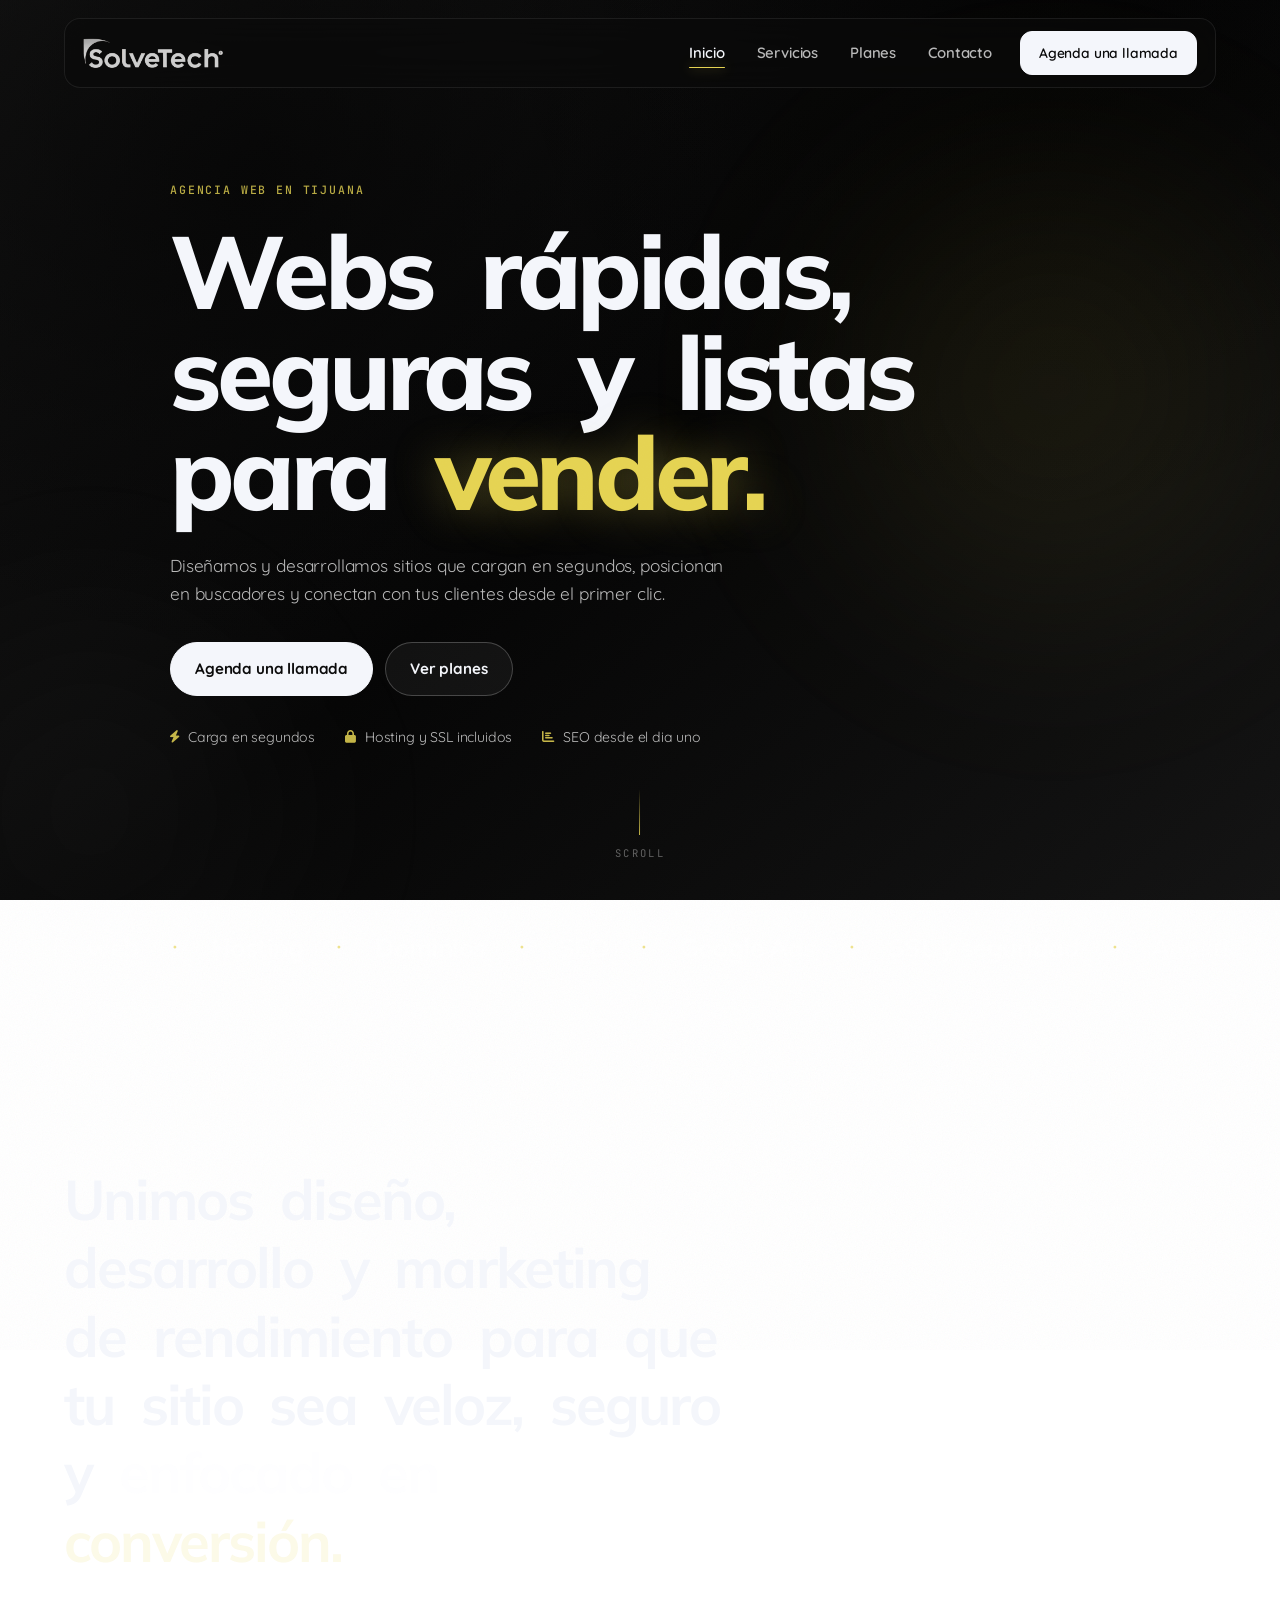
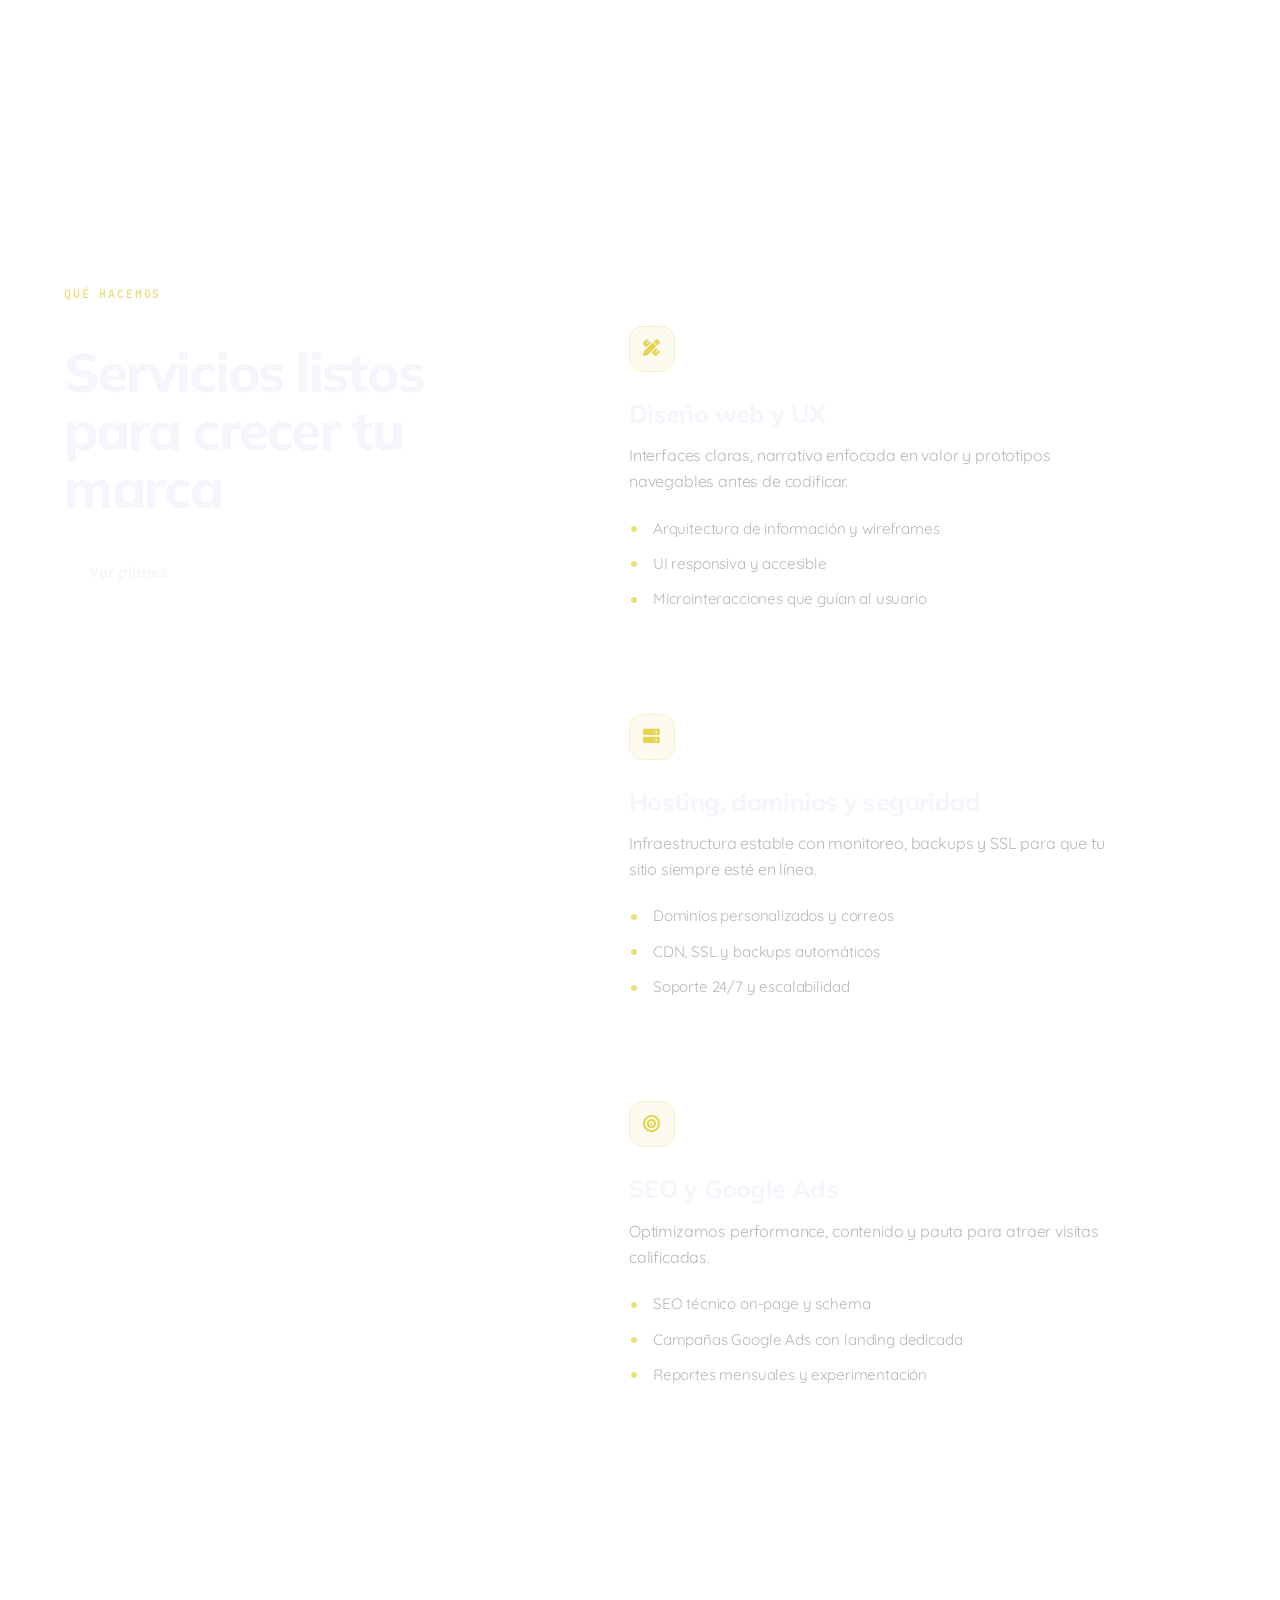
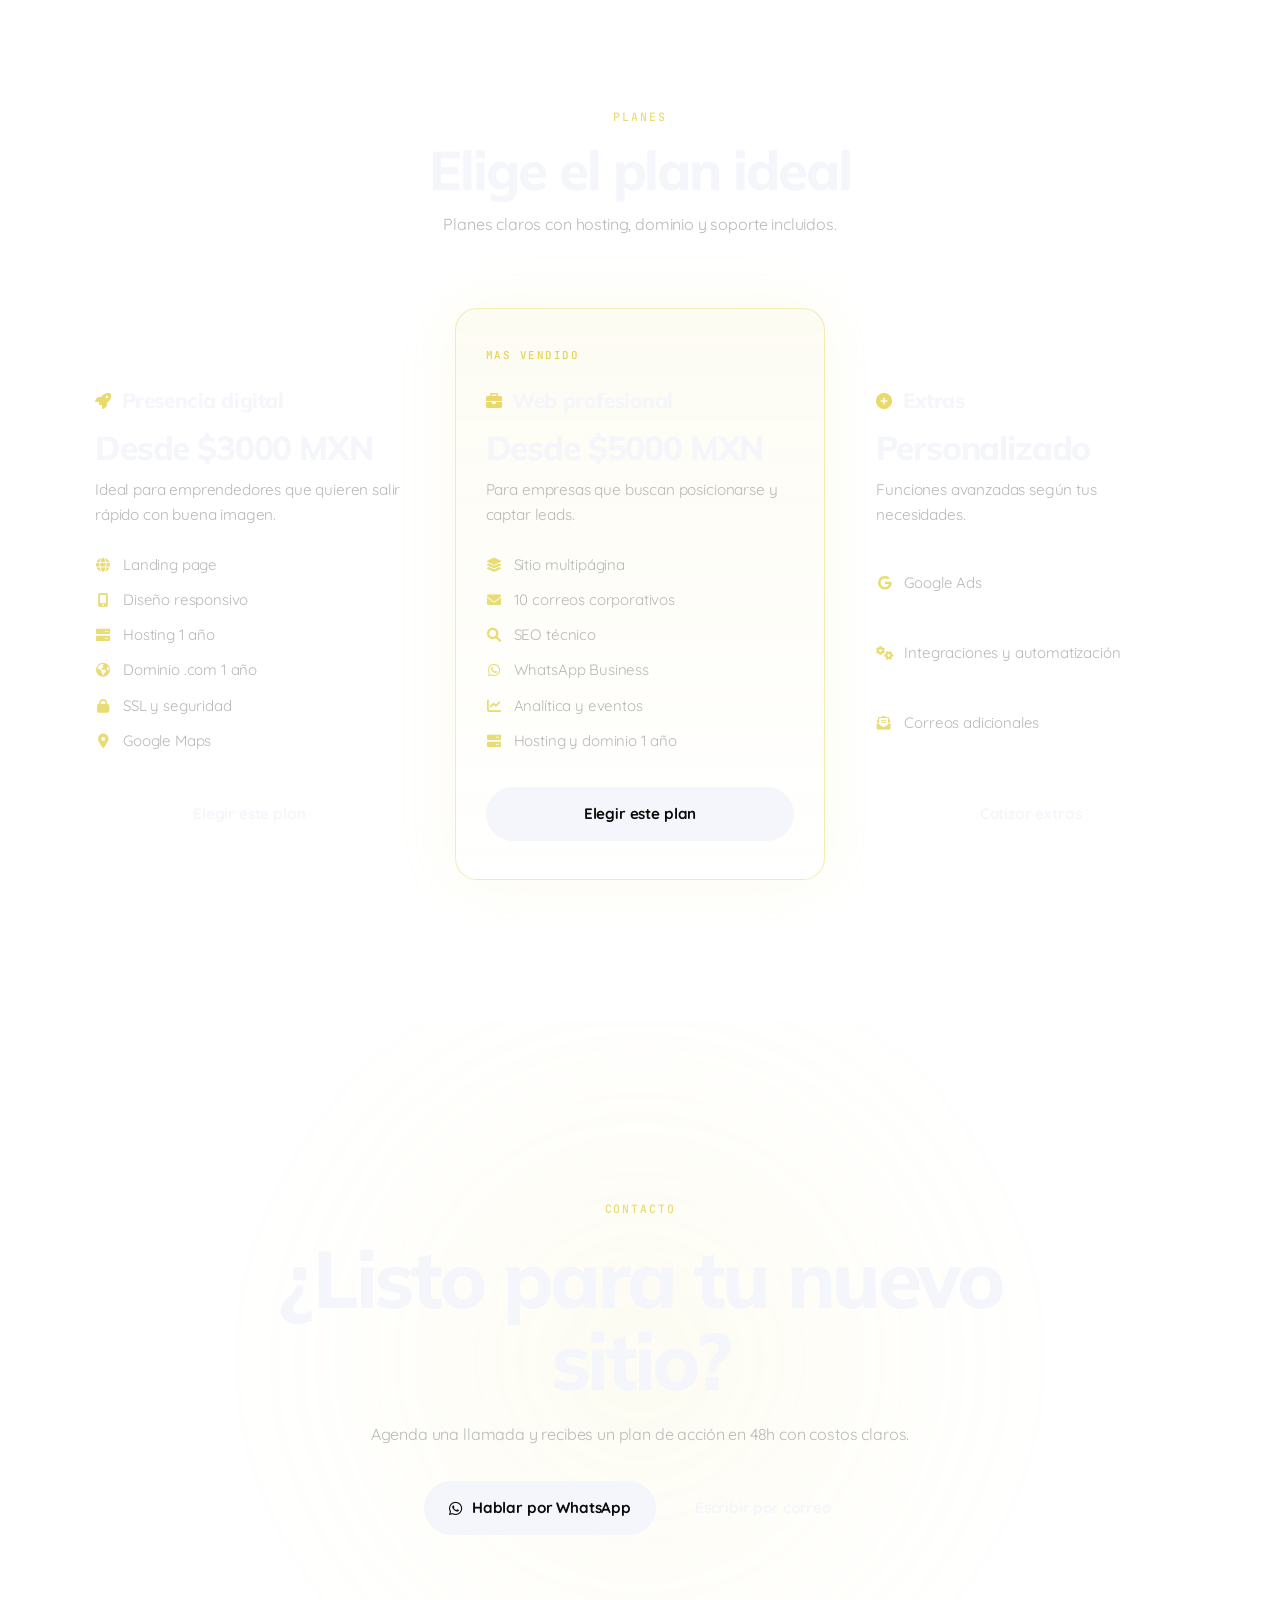
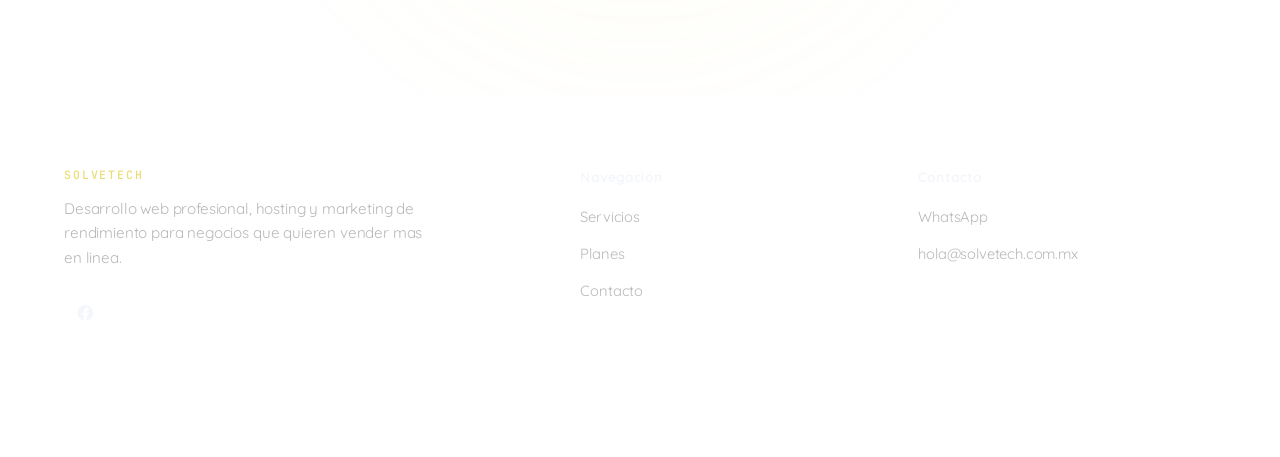
==== commit 04f8106f: "Nuevo diseño mejorado" ====
--- a/index.html
+++ b/index.html
@@ -1,4 +1,4 @@
-<!DOCTYPE html>
+﻿<!DOCTYPE html>
 <html lang="es">
 <head>
   <meta charset="UTF-8">
@@ -67,7 +67,7 @@
       <div class="hero-tags reveal" style="--d: 840">
         <span><i class="fas fa-bolt"></i> Carga en segundos</span>
         <span><i class="fas fa-lock"></i> Hosting y SSL incluidos</span>
-        <span><i class="fas fa-magnifying-glass-chart"></i> SEO desde el dia uno</span>
+        <span><i class="fas fa-bar-chart"></i> SEO desde el dia uno</span>
       </div>
     </div>
 
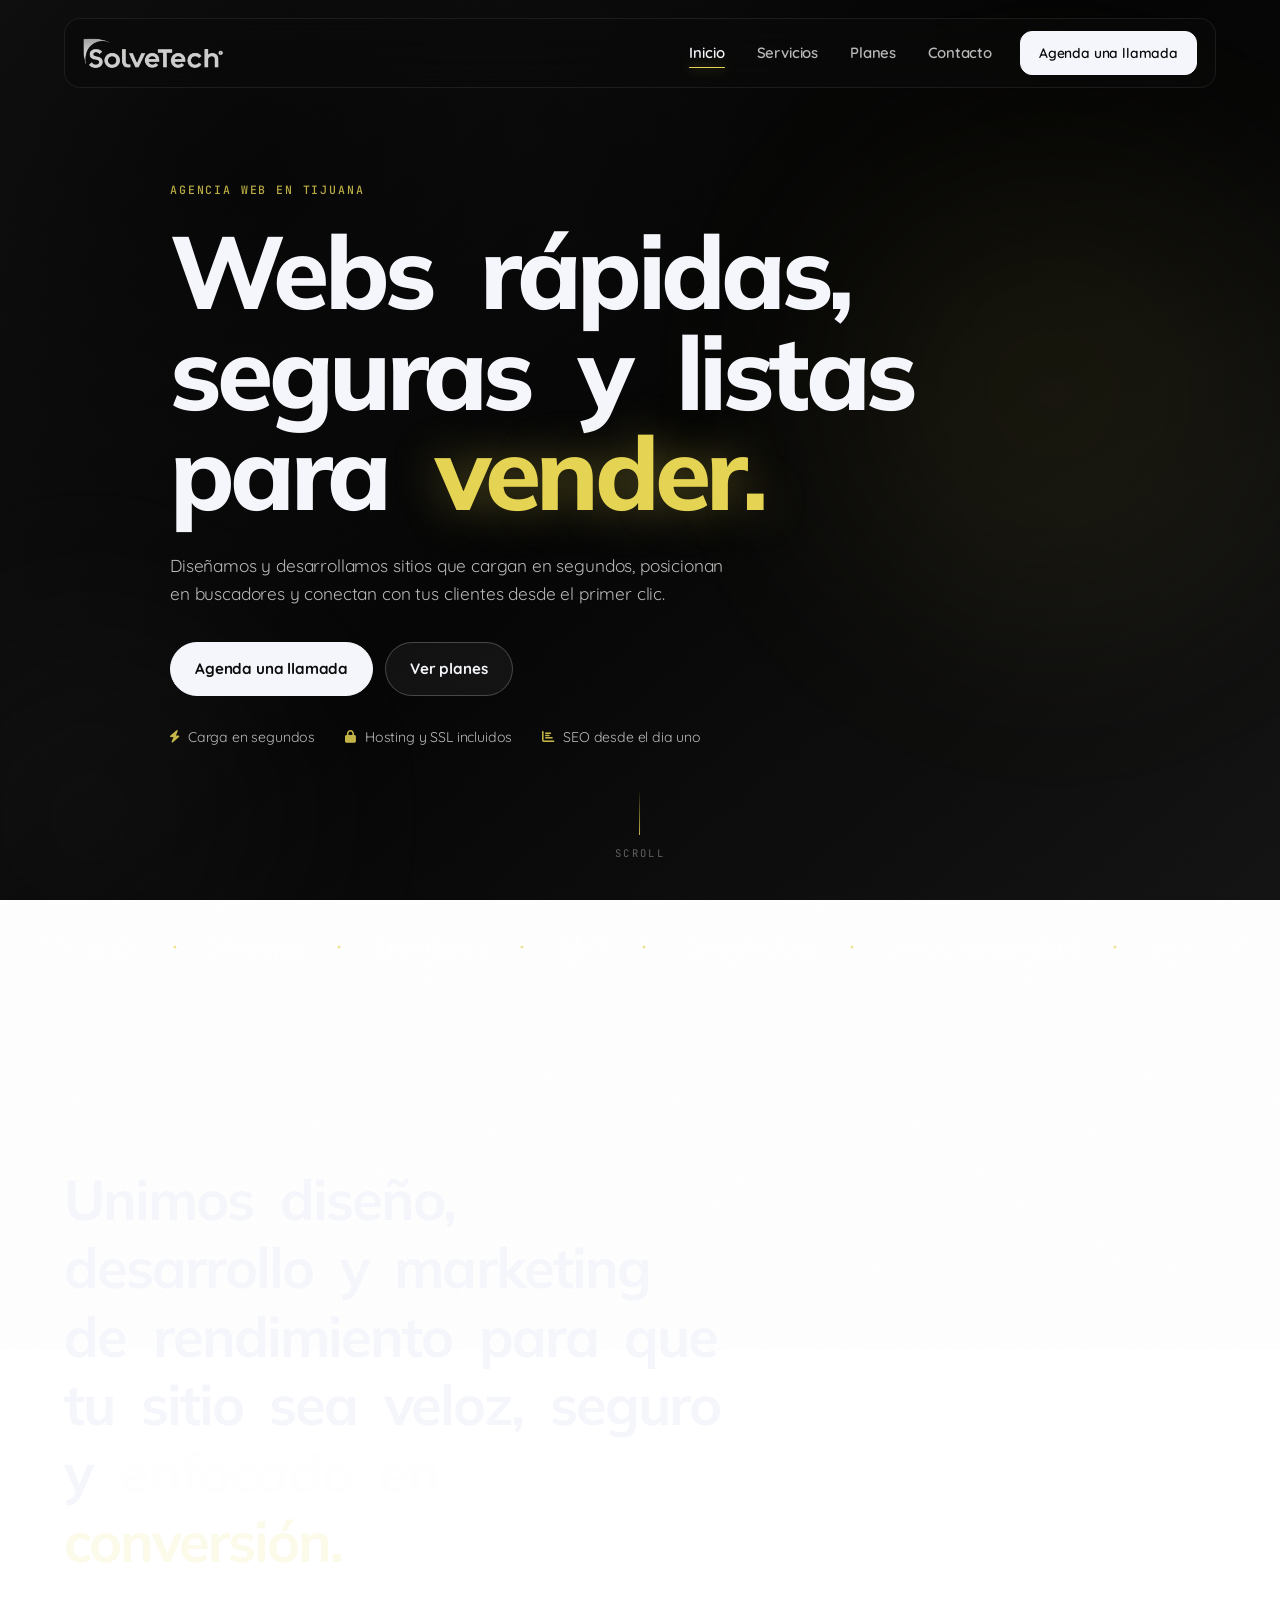
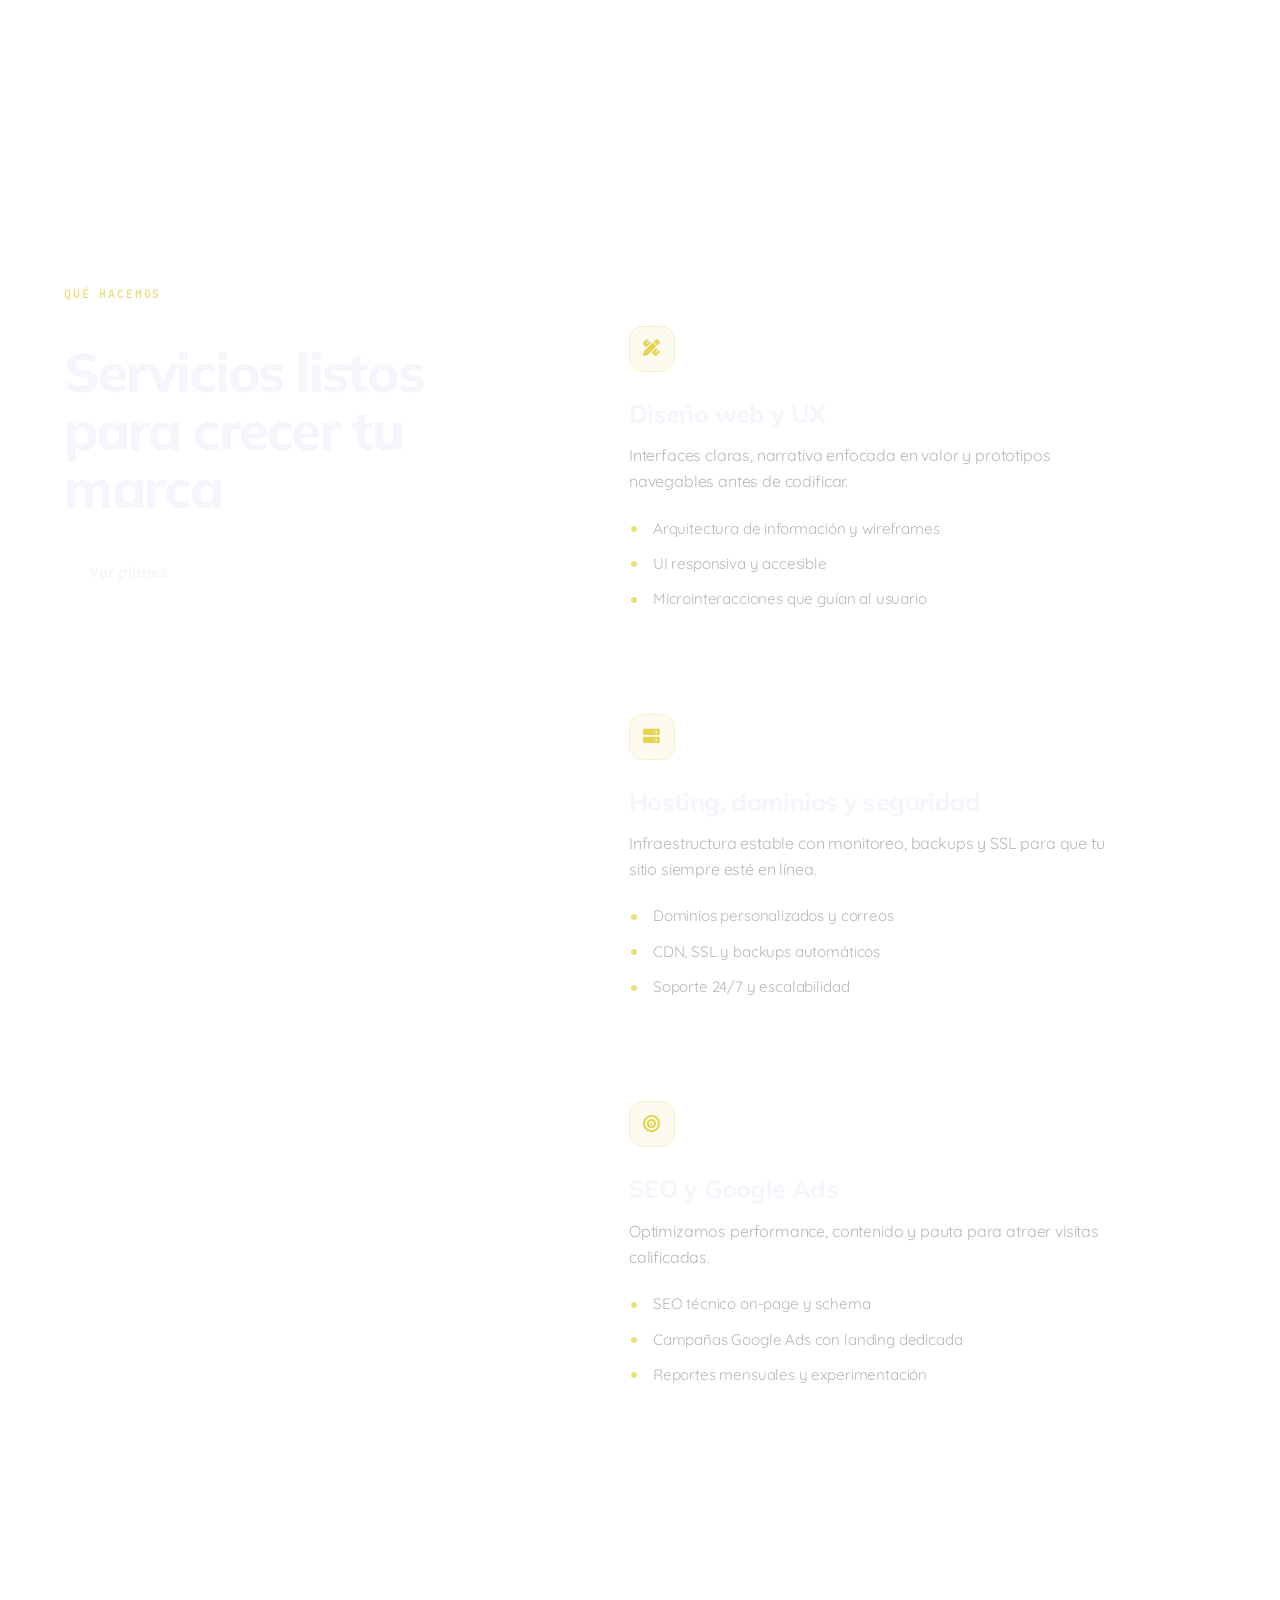
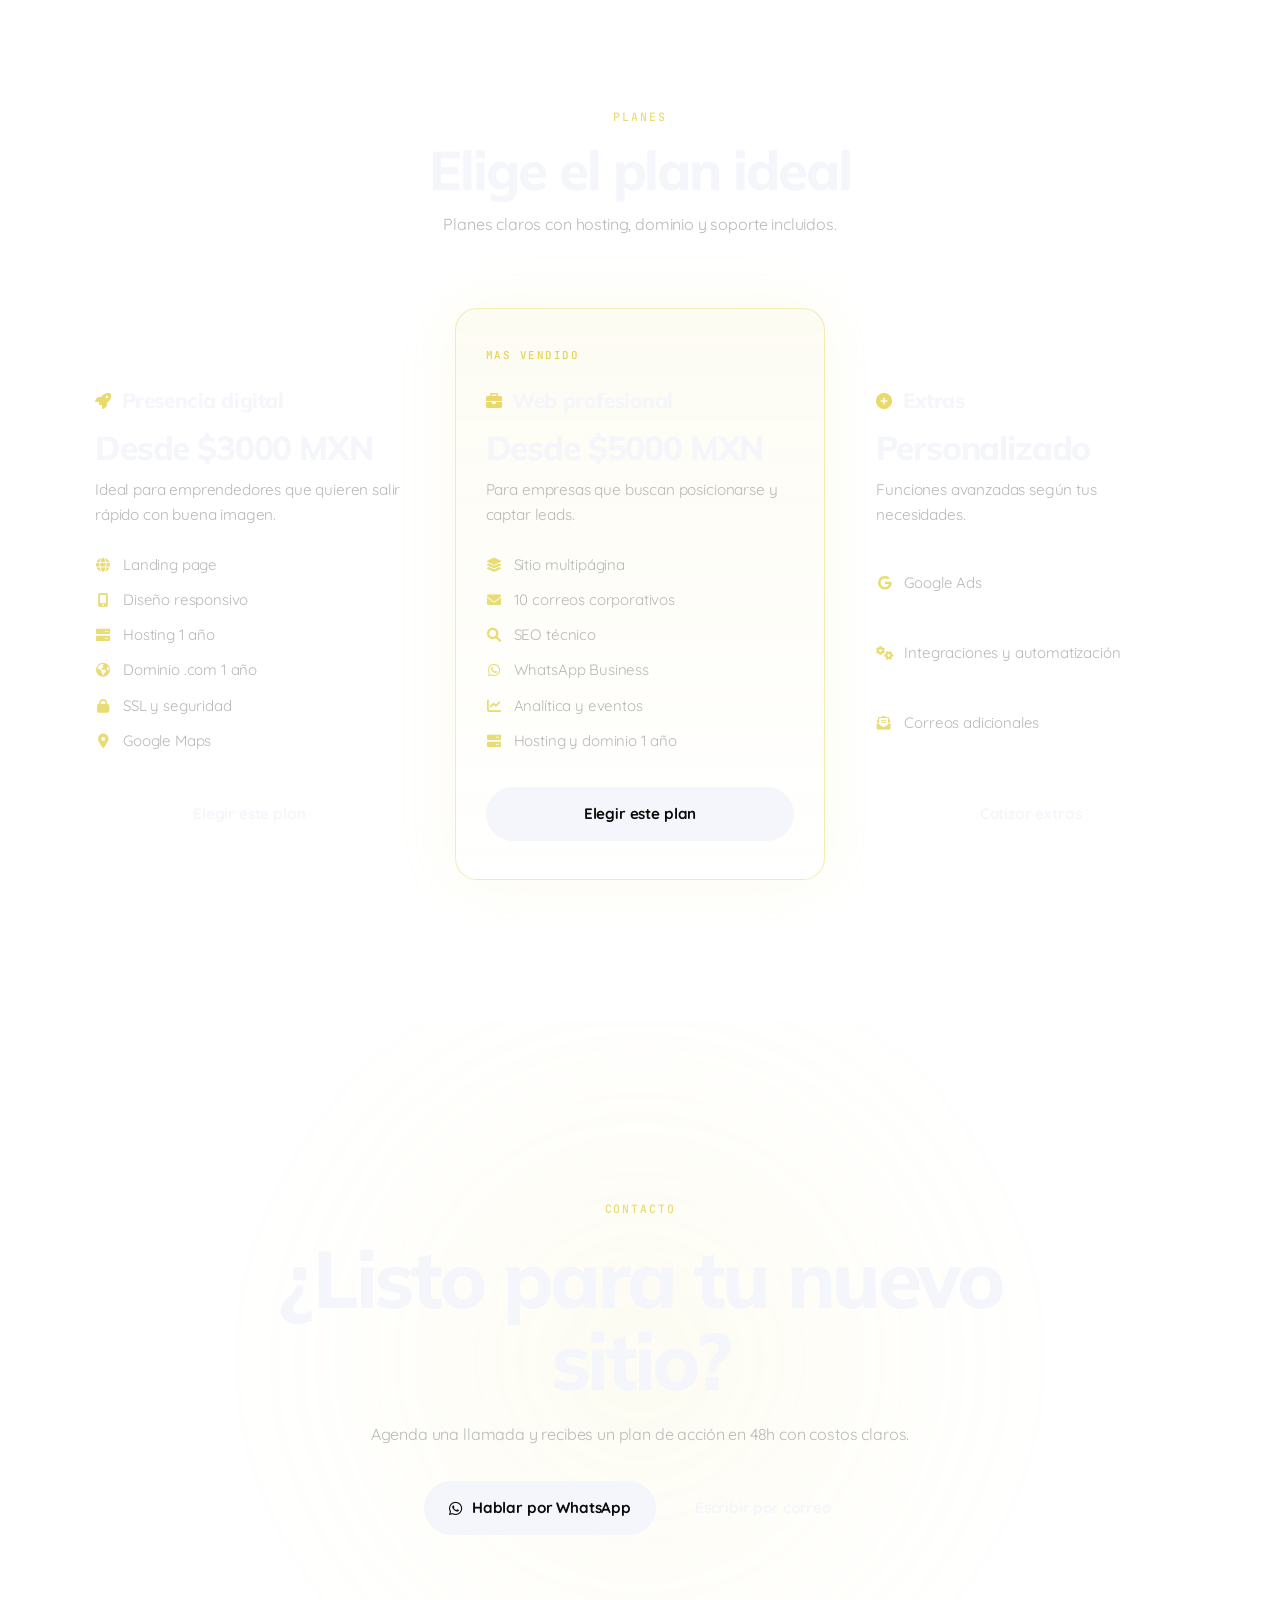
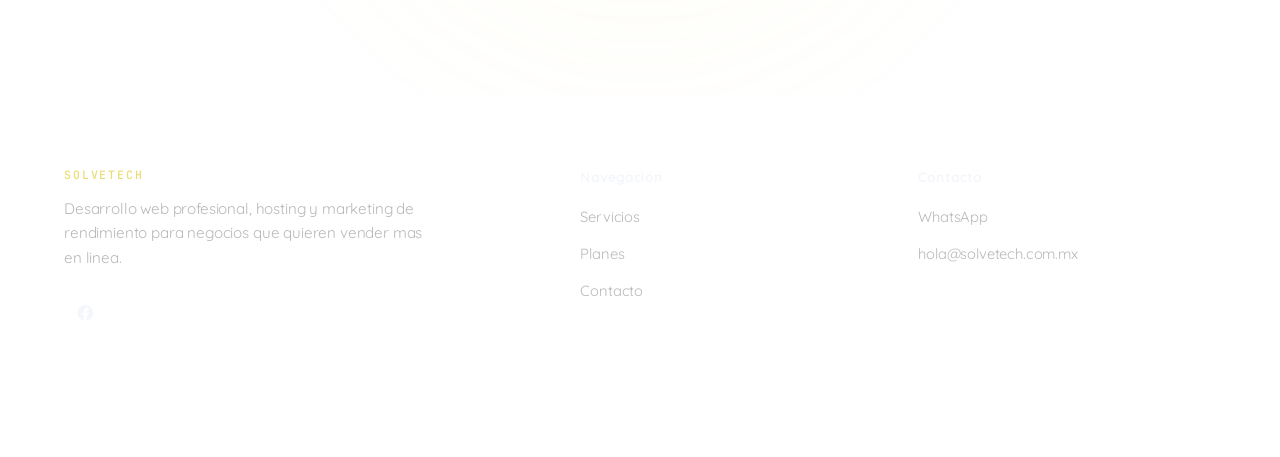
==== commit 80c367ce: "Fix del año jajaja" ====
--- a/index.html
+++ b/index.html
@@ -275,7 +275,7 @@
       </div>
     </div>
     <div class="container">
-      <p class="footer-bottom">&copy; 2025 Todos los derechos reservados, SolveTech</p>
+      <p class="footer-bottom">&copy; 2026 Todos los derechos reservados, SolveTech</p>
     </div>
   </footer>
 
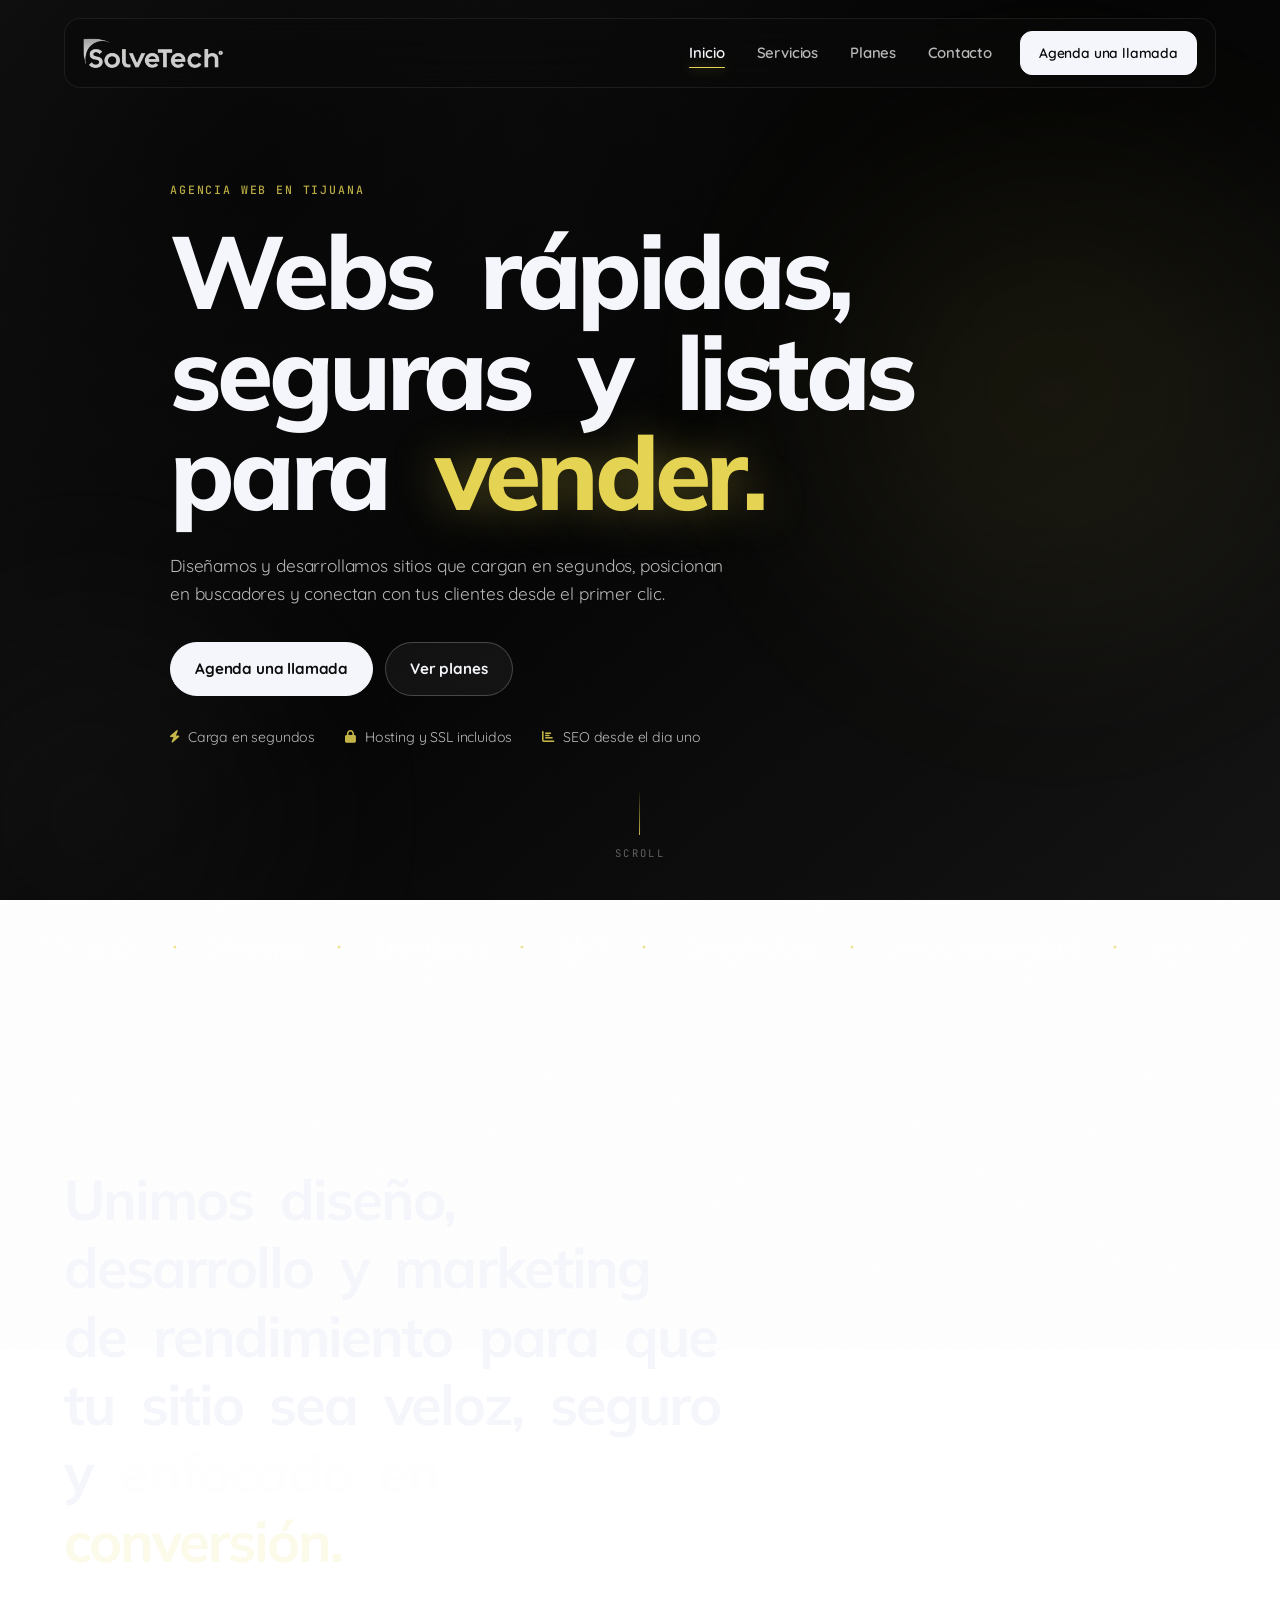
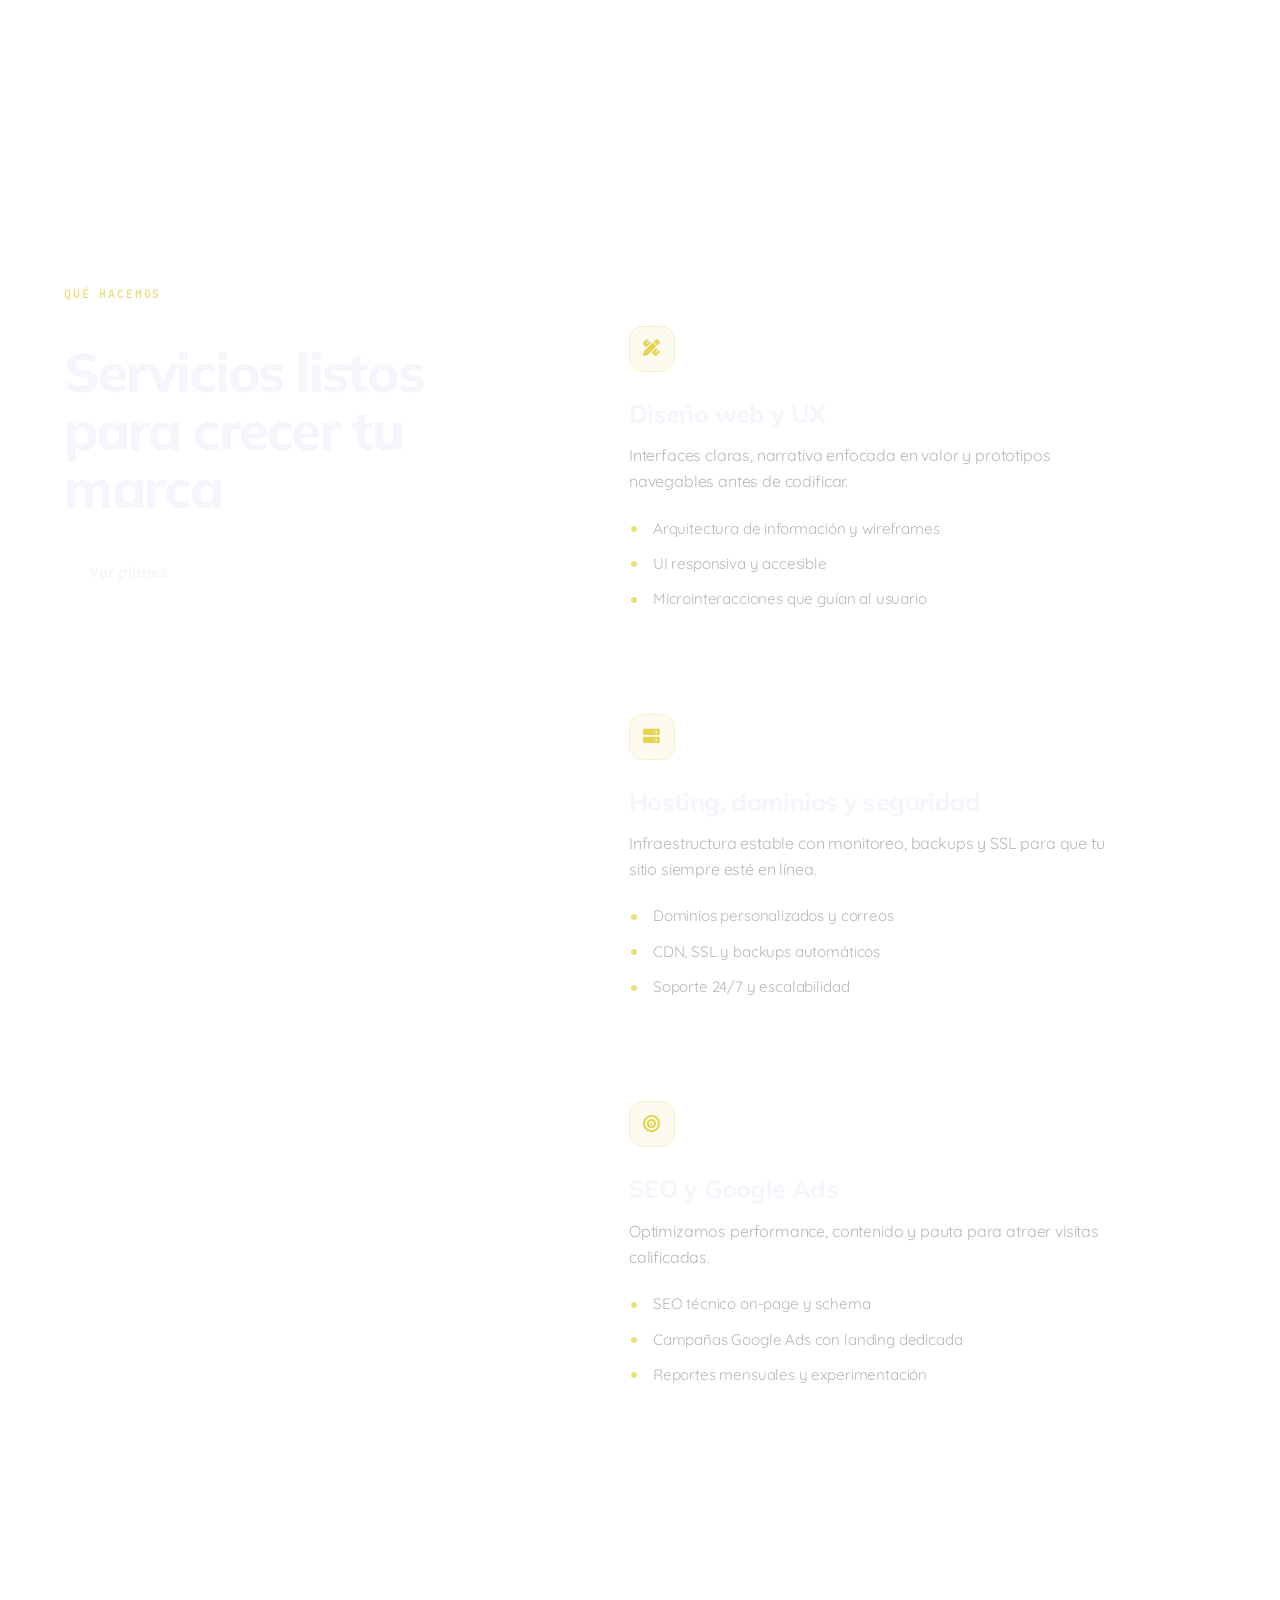
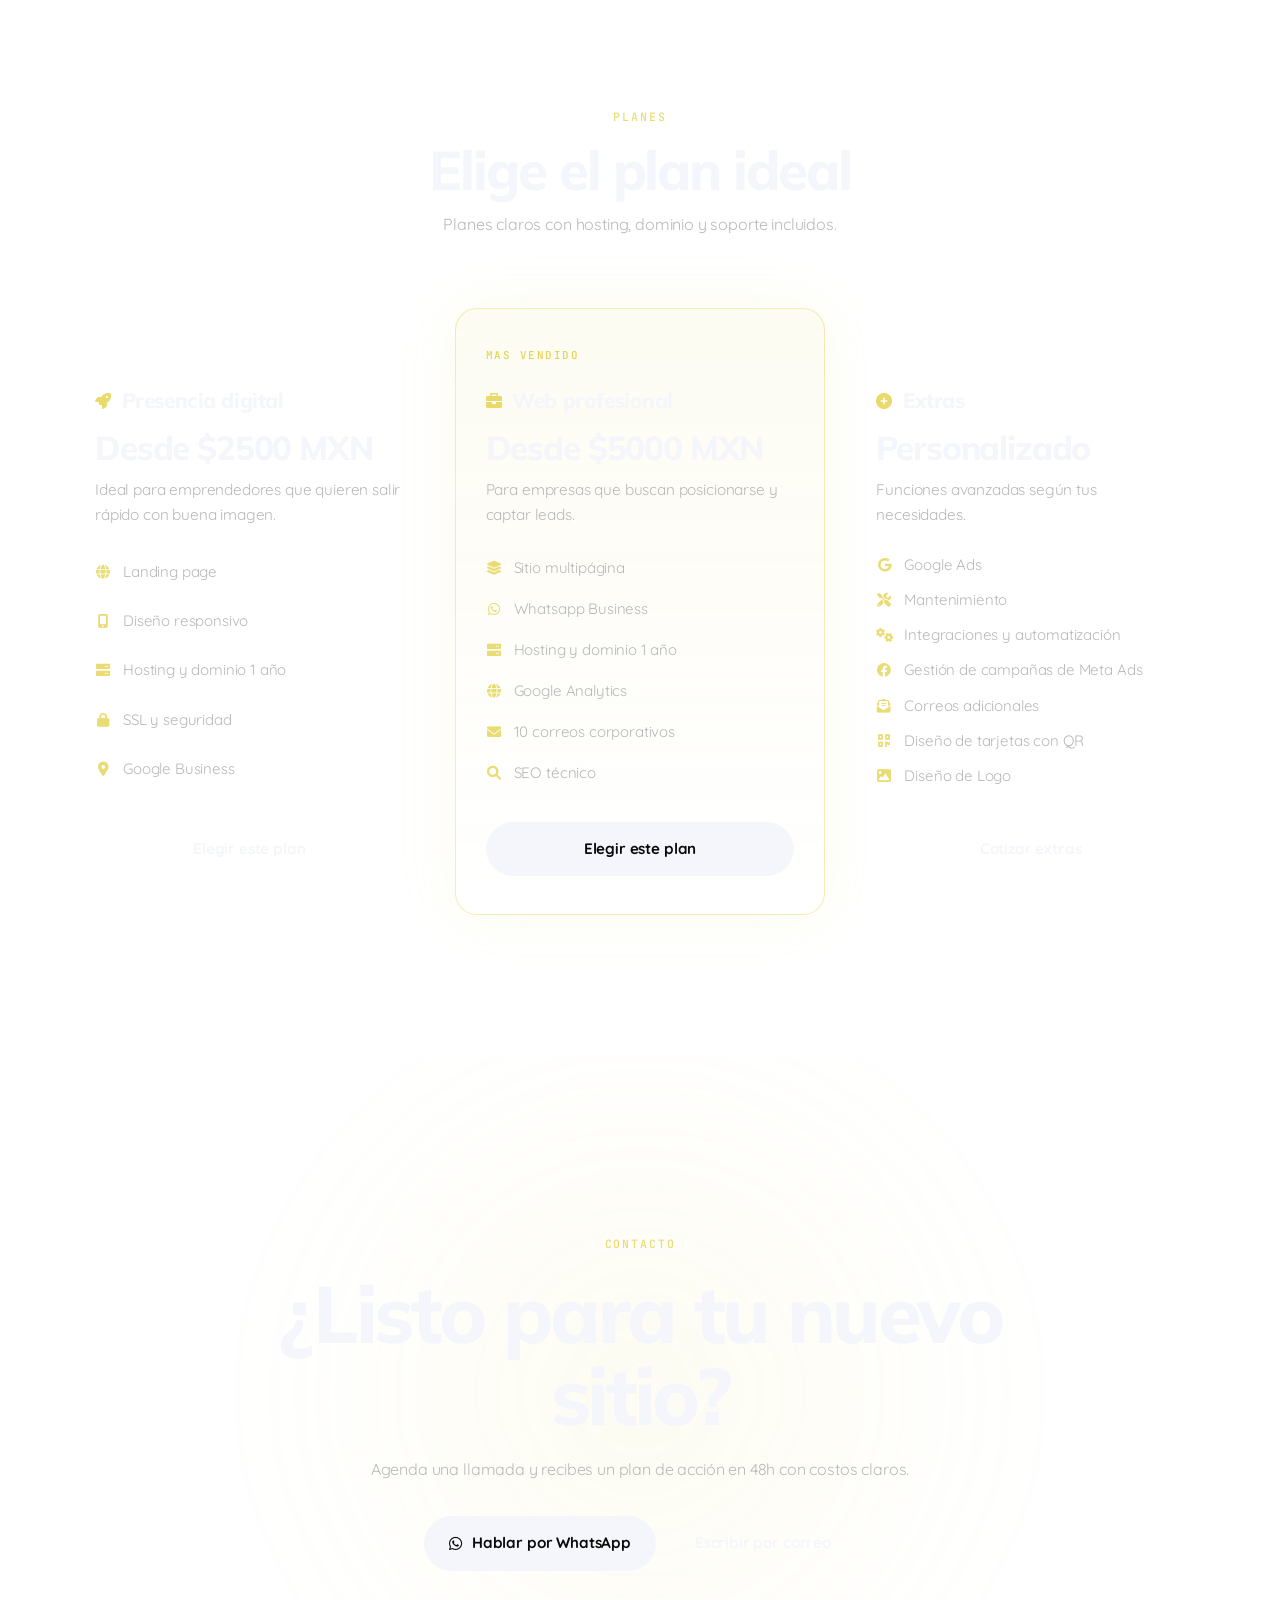
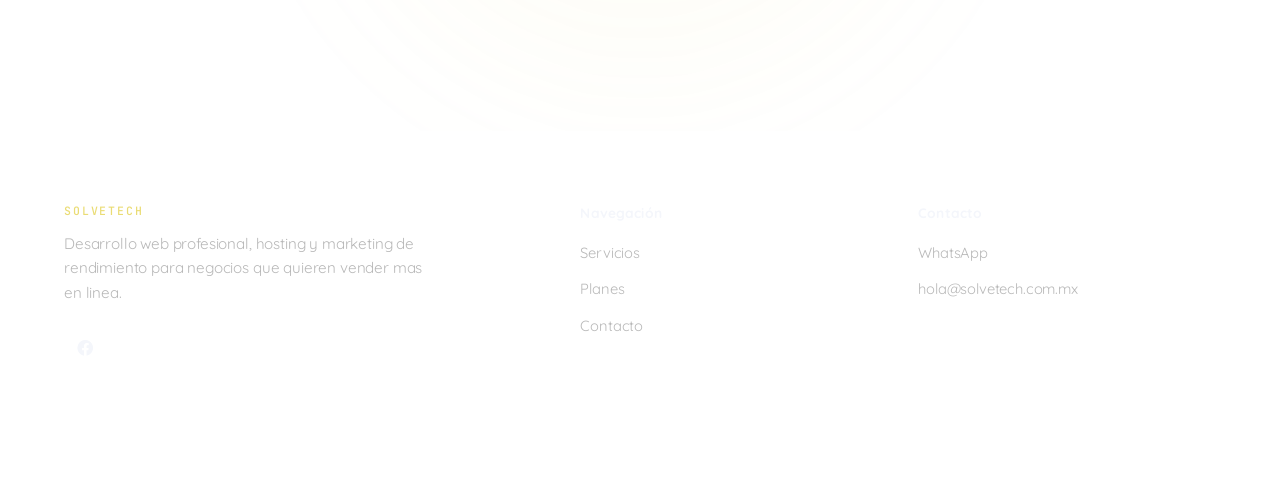
==== commit 7475f665: "Arreglo de propuestas" ====
--- a/index.html
+++ b/index.html
@@ -189,15 +189,14 @@
         <article class="pricing-card reveal-s">
           <p class="card-label">Mejor para lanzar</p>
           <h3><i class="fas fa-rocket"></i> Presencia digital</h3>
-          <p class="price">Desde &#36;3000 MXN</p>
+          <p class="price">Desde &#36;2500 MXN</p>
           <p class="desc">Ideal para emprendedores que quieren salir r&aacute;pido con buena imagen.</p>
           <ul>
             <li><i class="fas fa-globe"></i> Landing page</li>
             <li><i class="fas fa-mobile-alt"></i> Dise&ntilde;o responsivo</li>
-            <li><i class="fas fa-server"></i> Hosting 1 a&ntilde;o</li>
-            <li><i class="fas fa-globe-americas"></i> Dominio .com 1 a&ntilde;o</li>
+            <li><i class="fas fa-server"></i> Hosting y dominio 1 a&ntilde;o</li>
             <li><i class="fas fa-lock"></i> SSL y seguridad</li>
-            <li><i class="fas fa-map-marker-alt"></i> Google Maps</li>
+            <li><i class="fas fa-map-marker-alt"></i> Google Business</li>
           </ul>
           <a href="https://wa.me/526641649998?text=Hola%2C%20quiero%20informaci%C3%B3n%20sobre%20el%20plan%20Presencia%20digital" class="btn ghost full" target="_blank" rel="noopener">Elegir este plan</a>
         </article>
@@ -209,11 +208,11 @@
           <p class="desc">Para empresas que buscan posicionarse y captar leads.</p>
           <ul>
             <li><i class="fas fa-layer-group"></i> Sitio multip&aacute;gina</li>
+            <li><i class="fab fa-whatsapp"></i> Whatsapp Business</li>
+            <li><i class="fas fa-server"></i> Hosting y dominio 1 a&ntilde;o</li>
+            <li><i class="fas fa-globe"></i> Google Analytics</li>
             <li><i class="fas fa-envelope"></i> 10 correos corporativos</li>
             <li><i class="fas fa-search"></i> SEO t&eacute;cnico</li>
-            <li><i class="fab fa-whatsapp"></i> WhatsApp Business</li>
-            <li><i class="fas fa-chart-line"></i> Anal&iacute;tica y eventos</li>
-            <li><i class="fas fa-server"></i> Hosting y dominio 1 a&ntilde;o</li>
           </ul>
           <a href="https://wa.me/526641649998?text=Hola%2C%20quiero%20informaci%C3%B3n%20sobre%20el%20plan%20Web%20profesional" class="btn primary full" target="_blank" rel="noopener">Elegir este plan</a>
         </article>
@@ -225,8 +224,12 @@
           <p class="desc">Funciones avanzadas seg&uacute;n tus necesidades.</p>
           <ul>
             <li><i class="fab fa-google"></i> Google Ads</li>
+            <li><i class="fas fa-tools"></i> Mantenimiento</li>
             <li><i class="fas fa-cogs"></i> Integraciones y automatizaci&oacute;n</li>
+            <li><i class="fab fa-facebook"></i> Gestión de campañas de Meta Ads</li>
             <li><i class="fas fa-envelope-open-text"></i> Correos adicionales</li>
+            <li><i class="fas fa-qrcode"></i> Diseño de tarjetas con QR</li>
+            <li><i class="fas fa-image"></i> Diseño de Logo</li>
           </ul>
           <a href="https://wa.me/526641649998?text=Hola%2C%20quiero%20informaci%C3%B3n%20sobre%20los%20Extras" class="btn ghost full" target="_blank" rel="noopener">Cotizar extras</a>
         </article>
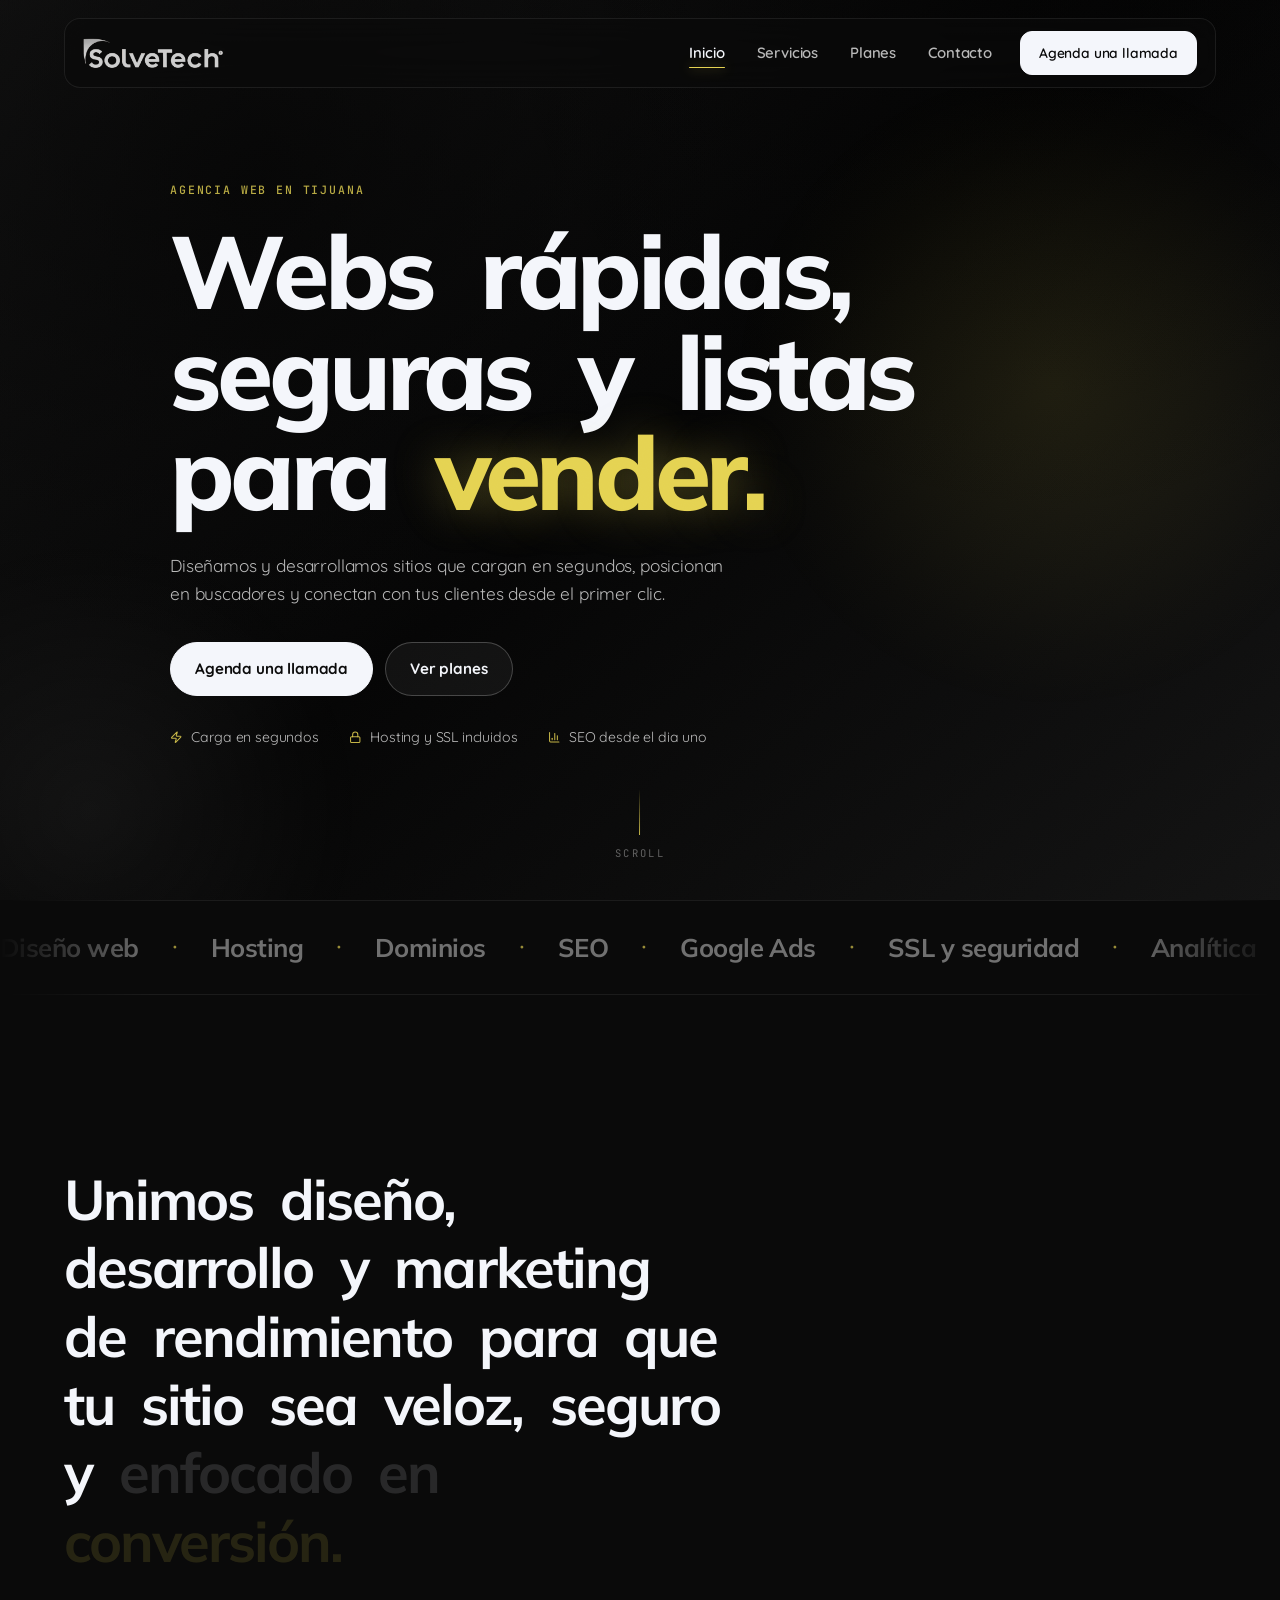
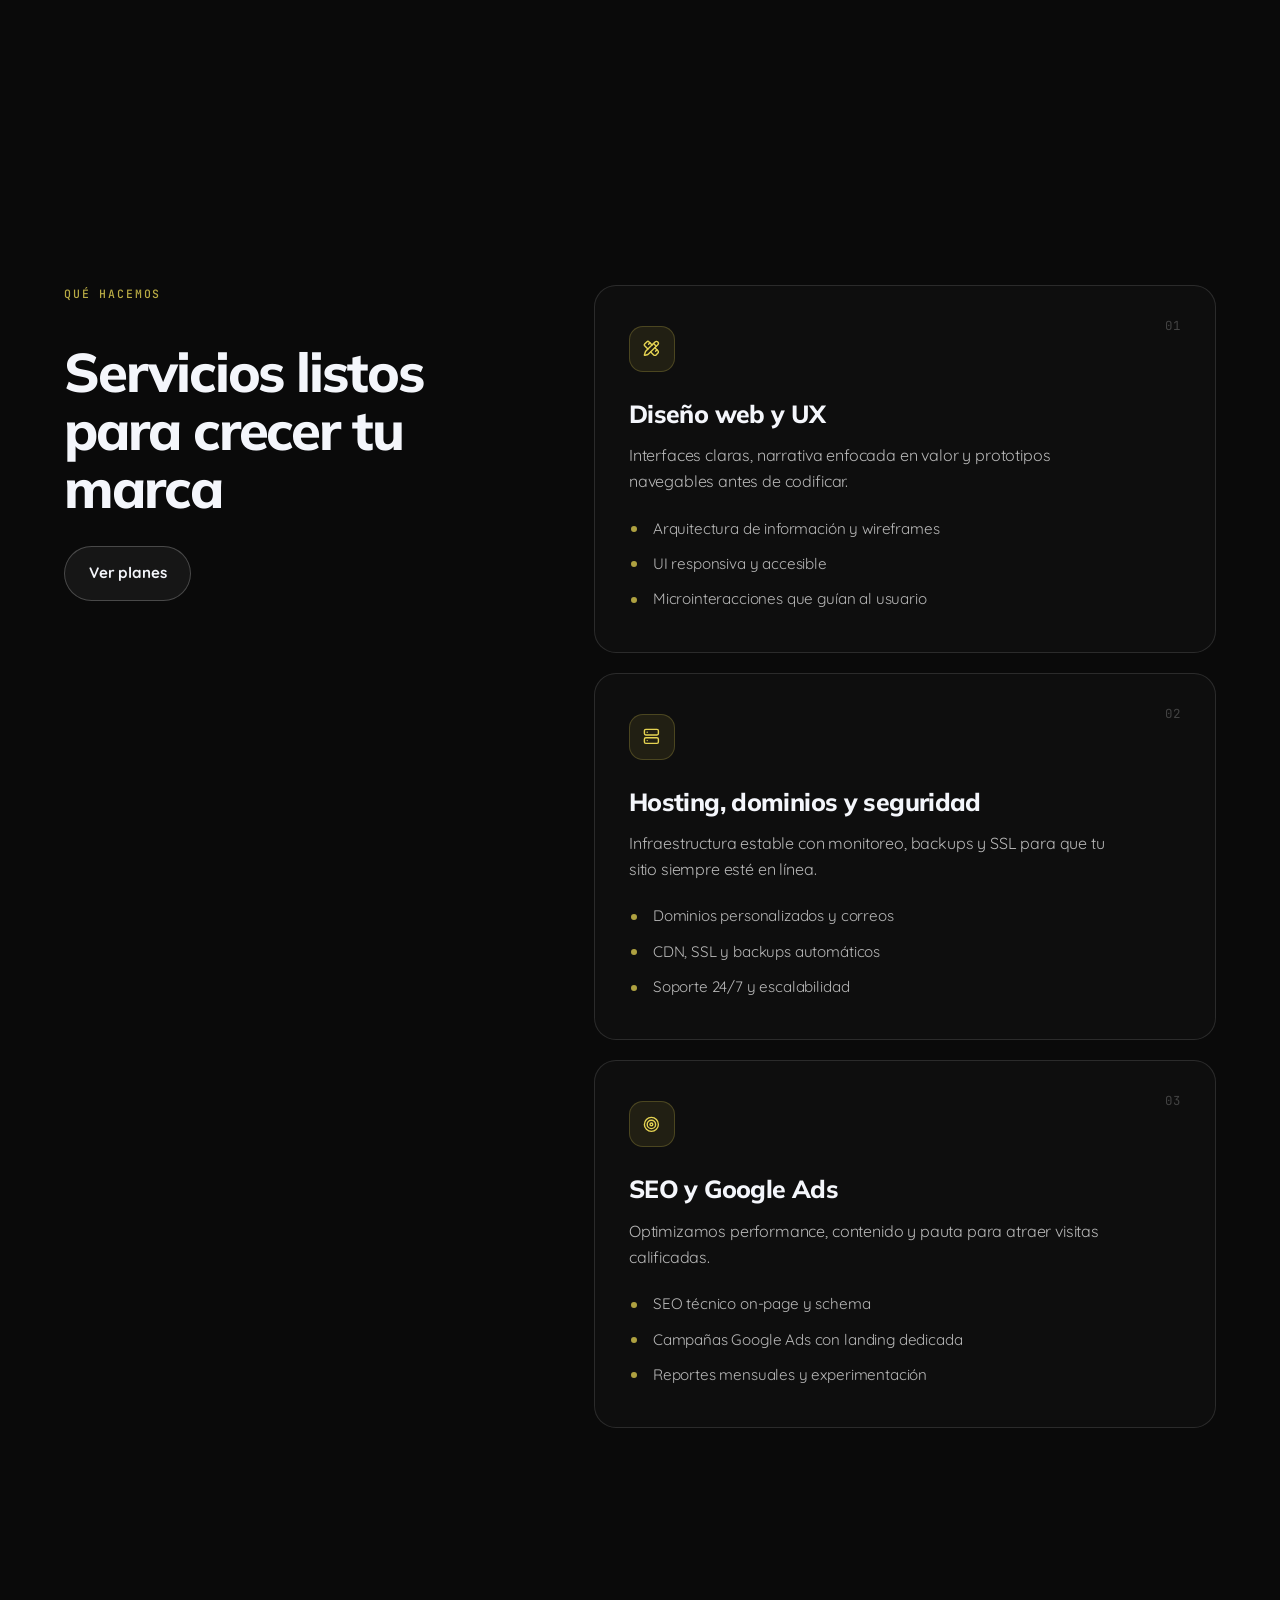
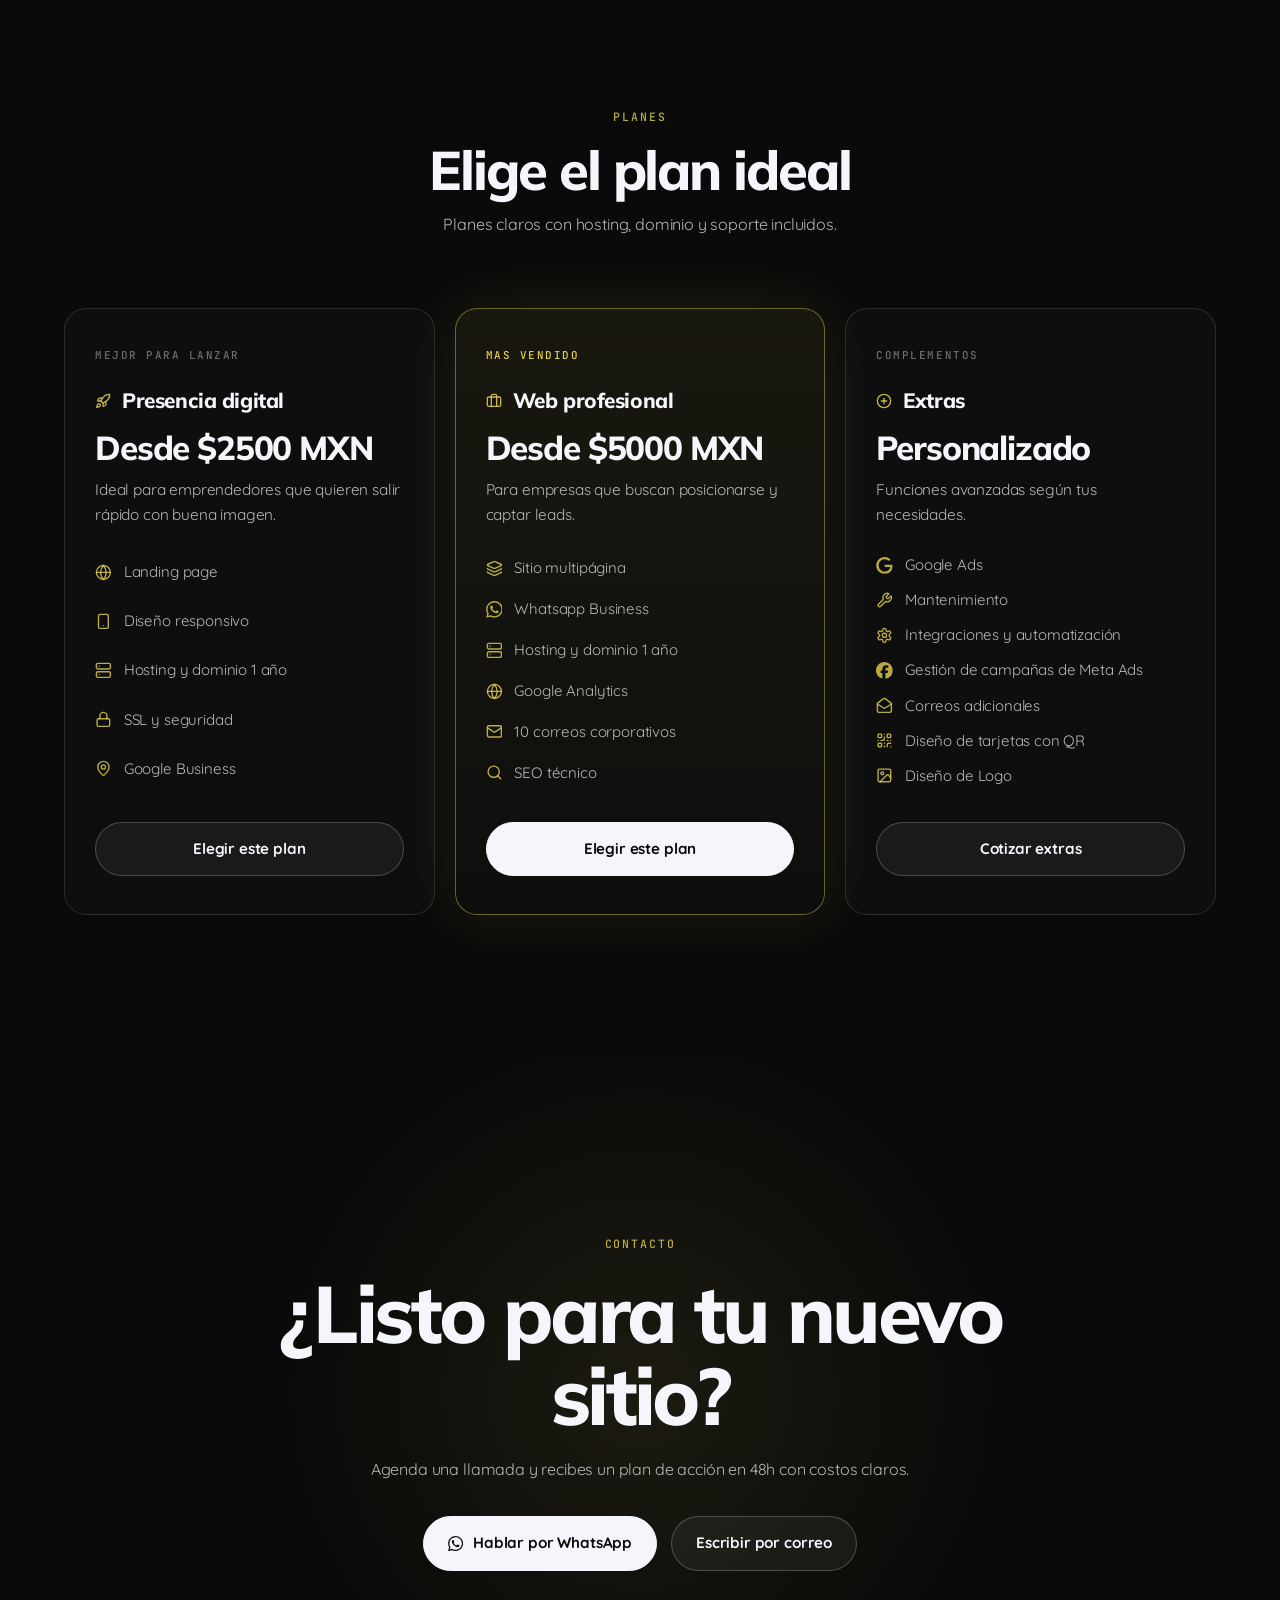
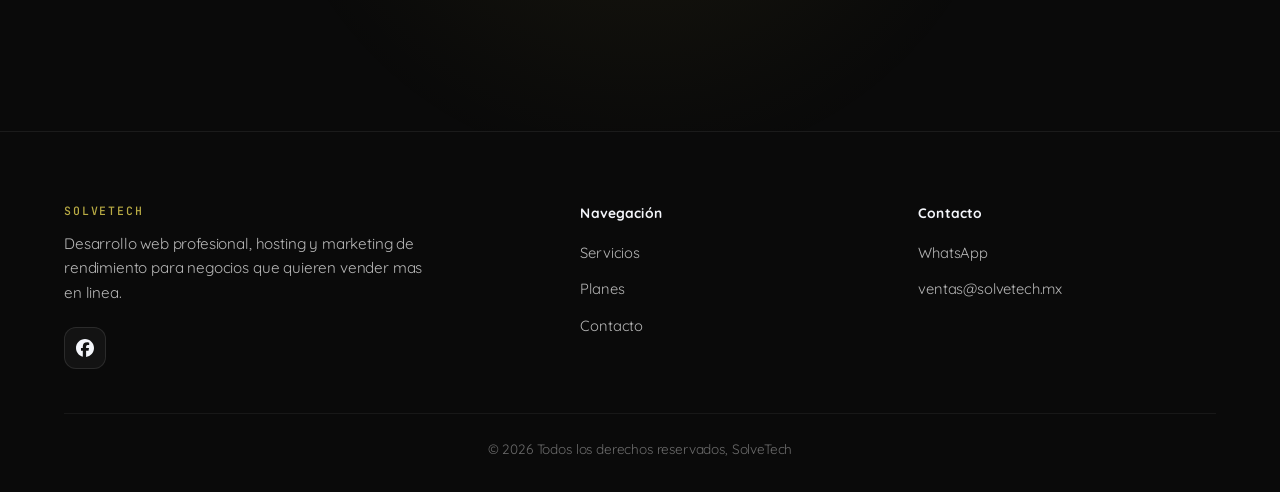
==== commit 8a8ac449: "Optimizacion y SEO" ====
--- a/index.html
+++ b/index.html
@@ -1,25 +1,127 @@
 ﻿<!DOCTYPE html>
-<html lang="es">
+<html lang="es-MX">
 <head>
   <meta charset="UTF-8">
   <meta name="viewport" content="width=device-width, initial-scale=1.0">
-  <meta name="description" content="SolveTech: desarrollo web, hosting, dominios, SEO y Google Ads con enfoque en conversiones.">
-  <title>SolveTech - Desarrollo Web Profesional</title>
+
+  <title>Dise&ntilde;o de P&aacute;ginas Web en Tijuana | SolveTech</title>
+  <meta name="description" content="Agencia de dise&ntilde;o web en Tijuana. Creamos sitios r&aacute;pidos y seguros con hosting, dominio, SSL y SEO incluidos. Planes desde $2500 MXN. Cotiza por WhatsApp.">
+  <link rel="canonical" href="https://solvetech.mx/">
+  <meta name="robots" content="index, follow, max-image-preview:large">
+  <meta name="theme-color" content="#0a0a0a">
+  <meta name="author" content="SolveTech">
+
+  <!-- Open Graph / redes sociales -->
+  <meta property="og:type" content="website">
+  <meta property="og:locale" content="es_MX">
+  <meta property="og:site_name" content="SolveTech">
+  <meta property="og:url" content="https://solvetech.mx/">
+  <meta property="og:title" content="Dise&ntilde;o de P&aacute;ginas Web en Tijuana | SolveTech">
+  <meta property="og:description" content="Sitios web r&aacute;pidos y seguros con hosting, dominio, SSL y SEO incluidos. Planes desde $2500 MXN.">
+  <meta property="og:image" content="https://solvetech.mx/LogoLetrasTransparenteClaro.png">
+  <meta property="og:image:alt" content="Logotipo de SolveTech">
+  <meta name="twitter:card" content="summary_large_image">
+  <meta name="twitter:title" content="Dise&ntilde;o de P&aacute;ginas Web en Tijuana | SolveTech">
+  <meta name="twitter:description" content="Sitios web r&aacute;pidos y seguros con hosting, dominio, SSL y SEO incluidos. Planes desde $2500 MXN.">
+  <meta name="twitter:image" content="https://solvetech.mx/LogoLetrasTransparenteClaro.png">
+
   <link rel="icon" href="LogoTransparentecClaro.ico" type="image/x-icon">
-  <link rel="preload" href="styles.css" as="style">
+
+  <!-- Conexion anticipada al servidor de fuentes: ahorra el handshake -->
+  <link rel="preconnect" href="https://fonts.googleapis.com">
+  <link rel="preconnect" href="https://fonts.gstatic.com" crossorigin>
   <link rel="stylesheet" href="styles.css">
-  <link rel="stylesheet" href="https://cdnjs.cloudflare.com/ajax/libs/font-awesome/6.0.0/css/all.min.css">
-  <link href="https://fonts.googleapis.com/css2?family=Mulish:wght@400;500;600;700;800;900&family=Quicksand:wght@400;500;600;700&family=JetBrains+Mono:wght@500;700&display=swap" rel="stylesheet" media="all">
+  <link href="https://fonts.googleapis.com/css2?family=Mulish:wght@700;800&family=Quicksand:wght@400;600;700&family=JetBrains+Mono:wght@400;500&display=swap" rel="stylesheet">
+
   <script>document.documentElement.classList.add('js');</script>
+
+  <script type="application/ld+json">
+  {
+    "@context": "https://schema.org",
+    "@type": "ProfessionalService",
+    "@id": "https://solvetech.mx/#business",
+    "name": "SolveTech",
+    "description": "Agencia de desarrollo web en Tijuana especializada en sitios rapidos y seguros, hosting, dominios, SEO y Google Ads.",
+    "url": "https://solvetech.mx/",
+    "logo": "https://solvetech.mx/LogoLetrasTransparenteClaro.png",
+    "image": "https://solvetech.mx/LogoLetrasTransparenteClaro.png",
+    "email": "ventas@solvetech.mx",
+    "telephone": "+526641649998",
+    "priceRange": "$$",
+    "address": {
+      "@type": "PostalAddress",
+      "addressLocality": "Tijuana",
+      "addressRegion": "Baja California",
+      "addressCountry": "MX"
+    },
+    "areaServed": { "@type": "City", "name": "Tijuana" },
+    "sameAs": ["https://www.facebook.com/profile.php?id=61574623443688"],
+    "hasOfferCatalog": {
+      "@type": "OfferCatalog",
+      "name": "Planes de desarrollo web",
+      "itemListElement": [
+        {
+          "@type": "Offer",
+          "name": "Presencia digital",
+          "description": "Landing page con diseno responsivo, hosting y dominio 1 ano, SSL y Google Business.",
+          "price": "2500",
+          "priceCurrency": "MXN",
+          "availability": "https://schema.org/InStock"
+        },
+        {
+          "@type": "Offer",
+          "name": "Web profesional",
+          "description": "Sitio multipagina con WhatsApp Business, hosting y dominio 1 ano, Google Analytics, 10 correos corporativos y SEO tecnico.",
+          "price": "5000",
+          "priceCurrency": "MXN",
+          "availability": "https://schema.org/InStock"
+        },
+        {
+          "@type": "Offer",
+          "name": "Extras",
+          "description": "Google Ads, mantenimiento, integraciones y automatizacion, Meta Ads, correos adicionales, tarjetas con QR y diseno de logo.",
+          "availability": "https://schema.org/InStock"
+        }
+      ]
+    }
+  }
+  </script>
 </head>
 <body>
+<svg xmlns="http://www.w3.org/2000/svg" class="icon-sprite" aria-hidden="true">
+  <symbol id="i-menu" viewBox="0 0 24 24" fill="none" stroke="currentColor" stroke-width="2" stroke-linecap="round" stroke-linejoin="round"><line x1="4" x2="20" y1="12" y2="12" /> <line x1="4" x2="20" y1="6" y2="6" /> <line x1="4" x2="20" y1="18" y2="18" /></symbol>
+  <symbol id="i-zap" viewBox="0 0 24 24" fill="none" stroke="currentColor" stroke-width="2" stroke-linecap="round" stroke-linejoin="round"><path d="M4 14a1 1 0 0 1-.78-1.63l9.9-10.2a.5.5 0 0 1 .86.46l-1.92 6.02A1 1 0 0 0 13 10h7a1 1 0 0 1 .78 1.63l-9.9 10.2a.5.5 0 0 1-.86-.46l1.92-6.02A1 1 0 0 0 11 14z" /></symbol>
+  <symbol id="i-lock" viewBox="0 0 24 24" fill="none" stroke="currentColor" stroke-width="2" stroke-linecap="round" stroke-linejoin="round"><rect width="18" height="11" x="3" y="11" rx="2" ry="2" /> <path d="M7 11V7a5 5 0 0 1 10 0v4" /></symbol>
+  <symbol id="i-chart" viewBox="0 0 24 24" fill="none" stroke="currentColor" stroke-width="2" stroke-linecap="round" stroke-linejoin="round"><path d="M3 3v16a2 2 0 0 0 2 2h16" /> <path d="M18 17V9" /> <path d="M13 17V5" /> <path d="M8 17v-3" /></symbol>
+  <symbol id="i-pen-ruler" viewBox="0 0 24 24" fill="none" stroke="currentColor" stroke-width="2" stroke-linecap="round" stroke-linejoin="round"><path d="M13 7 8.7 2.7a2.41 2.41 0 0 0-3.4 0L2.7 5.3a2.41 2.41 0 0 0 0 3.4L7 13" /> <path d="m8 6 2-2" /> <path d="m18 16 2-2" /> <path d="m17 11 4.3 4.3c.94.94.94 2.46 0 3.4l-2.6 2.6c-.94.94-2.46.94-3.4 0L11 17" /> <path d="M21.174 6.812a1 1 0 0 0-3.986-3.987L3.842 16.174a2 2 0 0 0-.5.83l-1.321 4.352a.5.5 0 0 0 .623.622l4.353-1.32a2 2 0 0 0 .83-.497z" /> <path d="m15 5 4 4" /></symbol>
+  <symbol id="i-server" viewBox="0 0 24 24" fill="none" stroke="currentColor" stroke-width="2" stroke-linecap="round" stroke-linejoin="round"><rect width="20" height="8" x="2" y="2" rx="2" ry="2" /> <rect width="20" height="8" x="2" y="14" rx="2" ry="2" /> <line x1="6" x2="6.01" y1="6" y2="6" /> <line x1="6" x2="6.01" y1="18" y2="18" /></symbol>
+  <symbol id="i-target" viewBox="0 0 24 24" fill="none" stroke="currentColor" stroke-width="2" stroke-linecap="round" stroke-linejoin="round"><circle cx="12" cy="12" r="10" /> <circle cx="12" cy="12" r="6" /> <circle cx="12" cy="12" r="2" /></symbol>
+  <symbol id="i-rocket" viewBox="0 0 24 24" fill="none" stroke="currentColor" stroke-width="2" stroke-linecap="round" stroke-linejoin="round"><path d="M4.5 16.5c-1.5 1.26-2 5-2 5s3.74-.5 5-2c.71-.84.7-2.13-.09-2.91a2.18 2.18 0 0 0-2.91-.09z" /> <path d="m12 15-3-3a22 22 0 0 1 2-3.95A12.88 12.88 0 0 1 22 2c0 2.72-.78 7.5-6 11a22.35 22.35 0 0 1-4 2z" /> <path d="M9 12H4s.55-3.03 2-4c1.62-1.08 5 0 5 0" /> <path d="M12 15v5s3.03-.55 4-2c1.08-1.62 0-5 0-5" /></symbol>
+  <symbol id="i-briefcase" viewBox="0 0 24 24" fill="none" stroke="currentColor" stroke-width="2" stroke-linecap="round" stroke-linejoin="round"><path d="M16 20V4a2 2 0 0 0-2-2h-4a2 2 0 0 0-2 2v16" /> <rect width="20" height="14" x="2" y="6" rx="2" /></symbol>
+  <symbol id="i-plus-circle" viewBox="0 0 24 24" fill="none" stroke="currentColor" stroke-width="2" stroke-linecap="round" stroke-linejoin="round"><circle cx="12" cy="12" r="10" /> <path d="M8 12h8" /> <path d="M12 8v8" /></symbol>
+  <symbol id="i-globe" viewBox="0 0 24 24" fill="none" stroke="currentColor" stroke-width="2" stroke-linecap="round" stroke-linejoin="round"><circle cx="12" cy="12" r="10" /> <path d="M12 2a14.5 14.5 0 0 0 0 20 14.5 14.5 0 0 0 0-20" /> <path d="M2 12h20" /></symbol>
+  <symbol id="i-smartphone" viewBox="0 0 24 24" fill="none" stroke="currentColor" stroke-width="2" stroke-linecap="round" stroke-linejoin="round"><rect width="14" height="20" x="5" y="2" rx="2" ry="2" /> <path d="M12 18h.01" /></symbol>
+  <symbol id="i-map-pin" viewBox="0 0 24 24" fill="none" stroke="currentColor" stroke-width="2" stroke-linecap="round" stroke-linejoin="round"><path d="M20 10c0 4.993-5.539 10.193-7.399 11.799a1 1 0 0 1-1.202 0C9.539 20.193 4 14.993 4 10a8 8 0 0 1 16 0" /> <circle cx="12" cy="10" r="3" /></symbol>
+  <symbol id="i-layers" viewBox="0 0 24 24" fill="none" stroke="currentColor" stroke-width="2" stroke-linecap="round" stroke-linejoin="round"><path d="M12.83 2.18a2 2 0 0 0-1.66 0L2.6 6.08a1 1 0 0 0 0 1.83l8.58 3.91a2 2 0 0 0 1.66 0l8.58-3.9a1 1 0 0 0 0-1.83z" /> <path d="M2 12a1 1 0 0 0 .58.91l8.6 3.91a2 2 0 0 0 1.65 0l8.58-3.9A1 1 0 0 0 22 12" /> <path d="M2 17a1 1 0 0 0 .58.91l8.6 3.91a2 2 0 0 0 1.65 0l8.58-3.9A1 1 0 0 0 22 17" /></symbol>
+  <symbol id="i-mail" viewBox="0 0 24 24" fill="none" stroke="currentColor" stroke-width="2" stroke-linecap="round" stroke-linejoin="round"><rect width="20" height="16" x="2" y="4" rx="2" /> <path d="m22 7-8.97 5.7a1.94 1.94 0 0 1-2.06 0L2 7" /></symbol>
+  <symbol id="i-search" viewBox="0 0 24 24" fill="none" stroke="currentColor" stroke-width="2" stroke-linecap="round" stroke-linejoin="round"><circle cx="11" cy="11" r="8" /> <path d="m21 21-4.3-4.3" /></symbol>
+  <symbol id="i-wrench" viewBox="0 0 24 24" fill="none" stroke="currentColor" stroke-width="2" stroke-linecap="round" stroke-linejoin="round"><path d="M14.7 6.3a1 1 0 0 0 0 1.4l1.6 1.6a1 1 0 0 0 1.4 0l3.77-3.77a6 6 0 0 1-7.94 7.94l-6.91 6.91a2.12 2.12 0 0 1-3-3l6.91-6.91a6 6 0 0 1 7.94-7.94l-3.76 3.76z" /></symbol>
+  <symbol id="i-settings" viewBox="0 0 24 24" fill="none" stroke="currentColor" stroke-width="2" stroke-linecap="round" stroke-linejoin="round"><path d="M12.22 2h-.44a2 2 0 0 0-2 2v.18a2 2 0 0 1-1 1.73l-.43.25a2 2 0 0 1-2 0l-.15-.08a2 2 0 0 0-2.73.73l-.22.38a2 2 0 0 0 .73 2.73l.15.1a2 2 0 0 1 1 1.72v.51a2 2 0 0 1-1 1.74l-.15.09a2 2 0 0 0-.73 2.73l.22.38a2 2 0 0 0 2.73.73l.15-.08a2 2 0 0 1 2 0l.43.25a2 2 0 0 1 1 1.73V20a2 2 0 0 0 2 2h.44a2 2 0 0 0 2-2v-.18a2 2 0 0 1 1-1.73l.43-.25a2 2 0 0 1 2 0l.15.08a2 2 0 0 0 2.73-.73l.22-.39a2 2 0 0 0-.73-2.73l-.15-.08a2 2 0 0 1-1-1.74v-.5a2 2 0 0 1 1-1.74l.15-.09a2 2 0 0 0 .73-2.73l-.22-.38a2 2 0 0 0-2.73-.73l-.15.08a2 2 0 0 1-2 0l-.43-.25a2 2 0 0 1-1-1.73V4a2 2 0 0 0-2-2z" /> <circle cx="12" cy="12" r="3" /></symbol>
+  <symbol id="i-mail-open" viewBox="0 0 24 24" fill="none" stroke="currentColor" stroke-width="2" stroke-linecap="round" stroke-linejoin="round"><path d="M21.2 8.4c.5.38.8.97.8 1.6v10a2 2 0 0 1-2 2H4a2 2 0 0 1-2-2V10a2 2 0 0 1 .8-1.6l8-6a2 2 0 0 1 2.4 0l8 6Z" /> <path d="m22 10-8.97 5.7a1.94 1.94 0 0 1-2.06 0L2 10" /></symbol>
+  <symbol id="i-qr" viewBox="0 0 24 24" fill="none" stroke="currentColor" stroke-width="2" stroke-linecap="round" stroke-linejoin="round"><rect width="5" height="5" x="3" y="3" rx="1" /> <rect width="5" height="5" x="16" y="3" rx="1" /> <rect width="5" height="5" x="3" y="16" rx="1" /> <path d="M21 16h-3a2 2 0 0 0-2 2v3" /> <path d="M21 21v.01" /> <path d="M12 7v3a2 2 0 0 1-2 2H7" /> <path d="M3 12h.01" /> <path d="M12 3h.01" /> <path d="M12 16v.01" /> <path d="M16 12h1" /> <path d="M21 12v.01" /> <path d="M12 21v-1" /></symbol>
+  <symbol id="i-image" viewBox="0 0 24 24" fill="none" stroke="currentColor" stroke-width="2" stroke-linecap="round" stroke-linejoin="round"><rect width="18" height="18" x="3" y="3" rx="2" ry="2" /> <circle cx="9" cy="9" r="2" /> <path d="m21 15-3.086-3.086a2 2 0 0 0-2.828 0L6 21" /></symbol>
+  <symbol id="i-whatsapp" viewBox="0 0 24 24" fill="currentColor"><path d="M17.472 14.382c-.297-.149-1.758-.867-2.03-.967-.273-.099-.471-.148-.67.15-.197.297-.767.966-.94 1.164-.173.199-.347.223-.644.075-.297-.15-1.255-.463-2.39-1.475-.883-.788-1.48-1.761-1.653-2.059-.173-.297-.018-.458.13-.606.134-.133.298-.347.446-.52.149-.174.198-.298.298-.497.099-.198.05-.371-.025-.52-.075-.149-.669-1.612-.916-2.207-.242-.579-.487-.5-.669-.51-.173-.008-.371-.01-.57-.01-.198 0-.52.074-.792.372-.272.297-1.04 1.016-1.04 2.479 0 1.462 1.065 2.875 1.213 3.074.149.198 2.096 3.2 5.077 4.487.709.306 1.262.489 1.694.625.712.227 1.36.195 1.871.118.571-.085 1.758-.719 2.006-1.413.248-.694.248-1.289.173-1.413-.074-.124-.272-.198-.57-.347m-5.421 7.403h-.004a9.87 9.87 0 01-5.031-1.378l-.361-.214-3.741.982.998-3.648-.235-.374a9.86 9.86 0 01-1.51-5.26c.001-5.45 4.436-9.884 9.888-9.884 2.64 0 5.122 1.03 6.988 2.898a9.825 9.825 0 012.893 6.994c-.003 5.45-4.437 9.884-9.885 9.884m8.413-18.297A11.815 11.815 0 0012.05 0C5.495 0 .16 5.335.157 11.892c0 2.096.547 4.142 1.588 5.945L.057 24l6.305-1.654a11.882 11.882 0 005.683 1.448h.005c6.554 0 11.89-5.335 11.893-11.893a11.821 11.821 0 00-3.48-8.413Z"/></symbol>
+  <symbol id="i-google" viewBox="0 0 24 24" fill="currentColor"><path d="M12.48 10.92v3.28h7.84c-.24 1.84-.853 3.187-1.787 4.133-1.147 1.147-2.933 2.4-6.053 2.4-4.827 0-8.6-3.893-8.6-8.72s3.773-8.72 8.6-8.72c2.6 0 4.507 1.027 5.907 2.347l2.307-2.307C18.747 1.44 16.133 0 12.48 0 5.867 0 .307 5.387.307 12s5.56 12 12.173 12c3.573 0 6.267-1.173 8.373-3.36 2.16-2.16 2.84-5.213 2.84-7.667 0-.76-.053-1.467-.173-2.053H12.48z"/></symbol>
+  <symbol id="i-facebook" viewBox="0 0 24 24" fill="currentColor"><path d="M9.101 23.691v-7.98H6.627v-3.667h2.474v-1.58c0-4.085 1.848-5.978 5.858-5.978.401 0 .955.042 1.468.103a8.68 8.68 0 0 1 1.141.195v3.325a8.623 8.623 0 0 0-.653-.036 26.805 26.805 0 0 0-.733-.009c-.707 0-1.259.096-1.675.309a1.686 1.686 0 0 0-.679.622c-.258.42-.374.995-.374 1.752v1.297h3.919l-.386 2.103-.287 1.564h-3.246v8.245C19.396 23.238 24 18.179 24 12.044c0-6.627-5.373-12-12-12s-12 5.373-12 12c0 5.628 3.874 10.35 9.101 11.647Z"/></symbol>
+</svg>
   <div class="grain" aria-hidden="true"></div>
   <div class="scroll-progress" aria-hidden="true"><span></span></div>
 
   <nav class="navbar" role="navigation" aria-label="Menu principal">
     <div class="nav-container">
       <div class="logo">
-        <img src="LogoLetrasTransparenteClaro.png" alt="SolveTech Logo">
+        <img src="LogoLetrasTransparenteClaro.png" alt="SolveTech - Desarrollo web en Tijuana"
+             width="150" height="32" fetchpriority="high" decoding="async">
       </div>
       <ul class="nav-links">
         <li><a href="#inicio">Inicio</a></li>
@@ -29,7 +131,7 @@
         <li><a href="https://wa.me/526641649998" class="btn primary small nav-cta" target="_blank" rel="noopener">Agenda una llamada</a></li>
       </ul>
       <button class="menu-toggle" aria-label="Abrir menu">
-        <i class="fas fa-bars"></i>
+        <svg class="icon" aria-hidden="true"><use href="#i-menu"/></svg>
       </button>
     </div>
   </nav>
@@ -65,9 +167,9 @@
       </div>
 
       <div class="hero-tags reveal" style="--d: 840">
-        <span><i class="fas fa-bolt"></i> Carga en segundos</span>
-        <span><i class="fas fa-lock"></i> Hosting y SSL incluidos</span>
-        <span><i class="fas fa-bar-chart"></i> SEO desde el dia uno</span>
+        <span><svg class="icon" aria-hidden="true"><use href="#i-zap"/></svg> Carga en segundos</span>
+        <span><svg class="icon" aria-hidden="true"><use href="#i-lock"/></svg> Hosting y SSL incluidos</span>
+        <span><svg class="icon" aria-hidden="true"><use href="#i-chart"/></svg> SEO desde el dia uno</span>
       </div>
     </div>
 
@@ -140,7 +242,7 @@
       <div class="services-stack">
         <article class="service-card reveal-s">
           <span class="card-index">01</span>
-          <div class="icon-badge"><i class="fas fa-pen-ruler"></i></div>
+          <div class="icon-badge"><svg class="icon" aria-hidden="true"><use href="#i-pen-ruler"/></svg></div>
           <h3>Dise&ntilde;o web y UX</h3>
           <p>Interfaces claras, narrativa enfocada en valor y prototipos navegables antes de codificar.</p>
           <ul class="checklist">
@@ -152,7 +254,7 @@
 
         <article class="service-card reveal-s">
           <span class="card-index">02</span>
-          <div class="icon-badge"><i class="fas fa-server"></i></div>
+          <div class="icon-badge"><svg class="icon" aria-hidden="true"><use href="#i-server"/></svg></div>
           <h3>Hosting, dominios y seguridad</h3>
           <p>Infraestructura estable con monitoreo, backups y SSL para que tu sitio siempre est&eacute; en l&iacute;nea.</p>
           <ul class="checklist">
@@ -164,7 +266,7 @@
 
         <article class="service-card reveal-s">
           <span class="card-index">03</span>
-          <div class="icon-badge"><i class="fas fa-bullseye"></i></div>
+          <div class="icon-badge"><svg class="icon" aria-hidden="true"><use href="#i-target"/></svg></div>
           <h3>SEO y Google Ads</h3>
           <p>Optimizamos performance, contenido y pauta para atraer visitas calificadas.</p>
           <ul class="checklist">
@@ -188,48 +290,48 @@
       <div class="pricing-grid">
         <article class="pricing-card reveal-s">
           <p class="card-label">Mejor para lanzar</p>
-          <h3><i class="fas fa-rocket"></i> Presencia digital</h3>
+          <h3><svg class="icon" aria-hidden="true"><use href="#i-rocket"/></svg> Presencia digital</h3>
           <p class="price">Desde &#36;2500 MXN</p>
           <p class="desc">Ideal para emprendedores que quieren salir r&aacute;pido con buena imagen.</p>
           <ul>
-            <li><i class="fas fa-globe"></i> Landing page</li>
-            <li><i class="fas fa-mobile-alt"></i> Dise&ntilde;o responsivo</li>
-            <li><i class="fas fa-server"></i> Hosting y dominio 1 a&ntilde;o</li>
-            <li><i class="fas fa-lock"></i> SSL y seguridad</li>
-            <li><i class="fas fa-map-marker-alt"></i> Google Business</li>
+            <li><svg class="icon" aria-hidden="true"><use href="#i-globe"/></svg> Landing page</li>
+            <li><svg class="icon" aria-hidden="true"><use href="#i-smartphone"/></svg> Dise&ntilde;o responsivo</li>
+            <li><svg class="icon" aria-hidden="true"><use href="#i-server"/></svg> Hosting y dominio 1 a&ntilde;o</li>
+            <li><svg class="icon" aria-hidden="true"><use href="#i-lock"/></svg> SSL y seguridad</li>
+            <li><svg class="icon" aria-hidden="true"><use href="#i-map-pin"/></svg> Google Business</li>
           </ul>
           <a href="https://wa.me/526641649998?text=Hola%2C%20quiero%20informaci%C3%B3n%20sobre%20el%20plan%20Presencia%20digital" class="btn ghost full" target="_blank" rel="noopener">Elegir este plan</a>
         </article>
 
         <article class="pricing-card featured reveal-s">
           <p class="card-label featured-label">Mas vendido</p>
-          <h3><i class="fas fa-briefcase"></i> Web profesional</h3>
+          <h3><svg class="icon" aria-hidden="true"><use href="#i-briefcase"/></svg> Web profesional</h3>
           <p class="price">Desde &#36;5000 MXN</p>
           <p class="desc">Para empresas que buscan posicionarse y captar leads.</p>
           <ul>
-            <li><i class="fas fa-layer-group"></i> Sitio multip&aacute;gina</li>
-            <li><i class="fab fa-whatsapp"></i> Whatsapp Business</li>
-            <li><i class="fas fa-server"></i> Hosting y dominio 1 a&ntilde;o</li>
-            <li><i class="fas fa-globe"></i> Google Analytics</li>
-            <li><i class="fas fa-envelope"></i> 10 correos corporativos</li>
-            <li><i class="fas fa-search"></i> SEO t&eacute;cnico</li>
+            <li><svg class="icon" aria-hidden="true"><use href="#i-layers"/></svg> Sitio multip&aacute;gina</li>
+            <li><svg class="icon" aria-hidden="true"><use href="#i-whatsapp"/></svg> Whatsapp Business</li>
+            <li><svg class="icon" aria-hidden="true"><use href="#i-server"/></svg> Hosting y dominio 1 a&ntilde;o</li>
+            <li><svg class="icon" aria-hidden="true"><use href="#i-globe"/></svg> Google Analytics</li>
+            <li><svg class="icon" aria-hidden="true"><use href="#i-mail"/></svg> 10 correos corporativos</li>
+            <li><svg class="icon" aria-hidden="true"><use href="#i-search"/></svg> SEO t&eacute;cnico</li>
           </ul>
           <a href="https://wa.me/526641649998?text=Hola%2C%20quiero%20informaci%C3%B3n%20sobre%20el%20plan%20Web%20profesional" class="btn primary full" target="_blank" rel="noopener">Elegir este plan</a>
         </article>
 
         <article class="pricing-card reveal-s">
           <p class="card-label">Complementos</p>
-          <h3><i class="fas fa-plus-circle"></i> Extras</h3>
+          <h3><svg class="icon" aria-hidden="true"><use href="#i-plus-circle"/></svg> Extras</h3>
           <p class="price">Personalizado</p>
           <p class="desc">Funciones avanzadas seg&uacute;n tus necesidades.</p>
           <ul>
-            <li><i class="fab fa-google"></i> Google Ads</li>
-            <li><i class="fas fa-tools"></i> Mantenimiento</li>
-            <li><i class="fas fa-cogs"></i> Integraciones y automatizaci&oacute;n</li>
-            <li><i class="fab fa-facebook"></i> Gestión de campañas de Meta Ads</li>
-            <li><i class="fas fa-envelope-open-text"></i> Correos adicionales</li>
-            <li><i class="fas fa-qrcode"></i> Diseño de tarjetas con QR</li>
-            <li><i class="fas fa-image"></i> Diseño de Logo</li>
+            <li><svg class="icon" aria-hidden="true"><use href="#i-google"/></svg> Google Ads</li>
+            <li><svg class="icon" aria-hidden="true"><use href="#i-wrench"/></svg> Mantenimiento</li>
+            <li><svg class="icon" aria-hidden="true"><use href="#i-settings"/></svg> Integraciones y automatizaci&oacute;n</li>
+            <li><svg class="icon" aria-hidden="true"><use href="#i-facebook"/></svg> Gestión de campañas de Meta Ads</li>
+            <li><svg class="icon" aria-hidden="true"><use href="#i-mail-open"/></svg> Correos adicionales</li>
+            <li><svg class="icon" aria-hidden="true"><use href="#i-qr"/></svg> Diseño de tarjetas con QR</li>
+            <li><svg class="icon" aria-hidden="true"><use href="#i-image"/></svg> Diseño de Logo</li>
           </ul>
           <a href="https://wa.me/526641649998?text=Hola%2C%20quiero%20informaci%C3%B3n%20sobre%20los%20Extras" class="btn ghost full" target="_blank" rel="noopener">Cotizar extras</a>
         </article>
@@ -245,9 +347,9 @@
       <p class="lead reveal-s">Agenda una llamada y recibes un plan de acci&oacute;n en 48h con costos claros.</p>
       <div class="contact-actions reveal-s">
         <a href="https://wa.me/526641649998" class="btn primary" target="_blank" rel="noopener">
-          <i class="fab fa-whatsapp"></i> Hablar por WhatsApp
+          <svg class="icon" aria-hidden="true"><use href="#i-whatsapp"/></svg> Hablar por WhatsApp
         </a>
-        <a href="mailto:hola@solvetech.com.mx" class="btn ghost">Escribir por correo</a>
+        <a href="mailto:ventas@solvetech.mx" class="btn ghost">Escribir por correo</a>
       </div>
     </div>
   </section>
@@ -258,7 +360,7 @@
         <p class="eyebrow">SolveTech</p>
         <p class="muted">Desarrollo web profesional, hosting y marketing de rendimiento para negocios que quieren vender mas en linea.</p>
         <div class="social-links">
-          <a href="https://www.facebook.com/profile.php?id=61574623443688" target="_blank" rel="noopener" aria-label="Facebook de SolveTech"><i class="fab fa-facebook"></i></a>
+          <a href="https://www.facebook.com/profile.php?id=61574623443688" target="_blank" rel="noopener" aria-label="Facebook de SolveTech"><svg class="icon" aria-hidden="true"><use href="#i-facebook"/></svg></a>
         </div>
       </div>
       <div class="footer-col">
@@ -273,7 +375,7 @@
         <h4>Contacto</h4>
         <ul>
           <li><a href="https://wa.me/526641649998" target="_blank" rel="noopener">WhatsApp</a></li>
-          <li><a href="mailto:hola@solvetech.com.mx">hola@solvetech.com.mx</a></li>
+          <li><a href="mailto:ventas@solvetech.mx">ventas@solvetech.mx</a></li>
         </ul>
       </div>
     </div>
@@ -368,30 +470,43 @@
 
         if (reduceMotion) return;
 
-        // parallax
-        parallaxEls.forEach(function (el) {
-          var speed = parseFloat(el.dataset.parallax) || 0;
-          var rect = el.getBoundingClientRect();
-          var offset = (rect.top + rect.height / 2 - vh / 2) * speed;
-          el.style.transform = 'translate3d(0,' + offset.toFixed(2) + 'px,0)';
-        });
-
-        // hero se desvanece al salir
-        fadeEls.forEach(function (el) {
-          var rect = el.getBoundingClientRect();
-          var p = clamp(-rect.top / (rect.height * 0.85), 0, 1);
-          el.style.setProperty('--fade', String(1 - p));
-          el.style.setProperty('--fade-shift', (p * -60).toFixed(2) + 'px');
-        });
-
-        // manifiesto: palabras que se encienden con el scroll
+        // --- FASE 1: solo lecturas ---
+        // Se leen todas las medidas juntas. Si se intercalaran lecturas y
+        // escrituras, el navegador recalcularia el layout en cada vuelta
+        // del bucle (layout thrashing) y el scroll perderia fluidez.
+        var i, rect;
+
+        for (i = 0; i < parallaxEls.length; i++) {
+          rect = parallaxEls[i].getBoundingClientRect();
+          parallaxEls[i]._offset = (rect.top + rect.height / 2 - vh / 2) *
+                                   (parseFloat(parallaxEls[i].dataset.parallax) || 0);
+        }
+
+        for (i = 0; i < fadeEls.length; i++) {
+          rect = fadeEls[i].getBoundingClientRect();
+          fadeEls[i]._p = clamp(-rect.top / (rect.height * 0.85), 0, 1);
+        }
+
+        var mp = null;
         if (manifesto) {
           var mRect = manifesto.getBoundingClientRect();
           var start = vh * 0.85;
           var end = vh * 0.25;
-          var mp = clamp((start - mRect.top) / (start - end + mRect.height * 0.4), 0, 1);
-          manifesto.style.setProperty('--p', mp.toFixed(4));
-        }
+          mp = clamp((start - mRect.top) / (start - end + mRect.height * 0.4), 0, 1);
+        }
+
+        // --- FASE 2: solo escrituras ---
+        for (i = 0; i < parallaxEls.length; i++) {
+          parallaxEls[i].style.transform =
+            'translate3d(0,' + parallaxEls[i]._offset.toFixed(2) + 'px,0)';
+        }
+
+        for (i = 0; i < fadeEls.length; i++) {
+          fadeEls[i].style.setProperty('--fade', String(1 - fadeEls[i]._p));
+          fadeEls[i].style.setProperty('--fade-shift', (fadeEls[i]._p * -60).toFixed(2) + 'px');
+        }
+
+        if (mp !== null) manifesto.style.setProperty('--p', mp.toFixed(4));
       }
 
       function onScroll() {
--- a/styles.css
+++ b/styles.css
@@ -25,10 +25,7 @@
 
 body {
   font-family: var(--font-body);
-  background: radial-gradient(circle at 20% 20%, rgba(5, 5, 5, 0.842), transparent 40%),
-              radial-gradient(circle at 80% 0%, rgba(2, 2, 2, 0.6), transparent 40%),
-              linear-gradient(140deg, #131313 0%, #050505 50%, #131313 100%);
-  background-attachment: fixed;
+  background: #0a0a0a;
   color: var(--text);
   min-height: 100vh;
   line-height: 1.6;
@@ -37,6 +34,29 @@
   -webkit-font-smoothing: antialiased;
 }
 
+/* El degradado va en una capa fija propia en vez de
+   background-attachment:fixed, que obliga a repintar el fondo
+   completo en cada scroll. */
+body::before {
+  content: '';
+  position: fixed;
+  inset: 0;
+  z-index: -1;
+  pointer-events: none;
+  background: radial-gradient(circle at 20% 20%, rgba(5, 5, 5, 0.842), transparent 40%),
+              radial-gradient(circle at 80% 0%, rgba(2, 2, 2, 0.6), transparent 40%),
+              linear-gradient(140deg, #131313 0%, #050505 50%, #131313 100%);
+}
+
+/* Iconos SVG (sprite inline, sin peticiones de red) */
+.icon-sprite { display: none; }
+.icon {
+  width: 1em;
+  height: 1em;
+  flex: none;
+  vertical-align: -0.125em;
+}
+
 a { color: inherit; text-decoration: none; }
 ul { list-style: none; }
 
@@ -52,7 +72,7 @@
 /* Textura de grano — glamour sutil */
 .grain {
   position: fixed;
-  inset: -50%;
+  inset: 0;
   z-index: 900;
   pointer-events: none;
   opacity: 0.05;
@@ -160,27 +180,37 @@
 }
 
 /* Resplandores ambientales difusos: dan profundidad sin dibujar
-   una figura definida. Sin bordes ni anillos. */
+   una figura definida. Sin bordes ni anillos.
+   El difuminado se logra con paradas suaves del degradado en vez de
+   filter: blur(), que obliga a re-difuminar el elemento en cada
+   frame del parallax. */
 .hero-glow {
   position: absolute;
   border-radius: 50%;
   pointer-events: none;
   z-index: 0;
-  filter: blur(70px);
 }
 .hero-glow-a {
   right: -12%;
   top: 2%;
   width: min(760px, 72vw);
   aspect-ratio: 1;
-  background: radial-gradient(circle, rgba(var(--accent-rgb), 0.09), transparent 64%);
+  background: radial-gradient(circle closest-side,
+              rgba(var(--accent-rgb), 0.1),
+              rgba(var(--accent-rgb), 0.05) 42%,
+              rgba(var(--accent-rgb), 0.015) 68%,
+              transparent 85%);
 }
 .hero-glow-b {
   left: -18%;
   bottom: -28%;
   width: min(640px, 70vw);
   aspect-ratio: 1;
-  background: radial-gradient(circle, rgba(255, 255, 255, 0.045), transparent 66%);
+  background: radial-gradient(circle closest-side,
+              rgba(255, 255, 255, 0.05),
+              rgba(255, 255, 255, 0.022) 45%,
+              rgba(255, 255, 255, 0.008) 70%,
+              transparent 86%);
 }
 
 /* Titular display con reveal por palabra */
@@ -217,7 +247,7 @@
 .hero-actions { display: flex; gap: 12px; flex-wrap: wrap; margin: 34px 0 30px; }
 .hero-tags { display: flex; flex-wrap: wrap; gap: 10px 30px; }
 .hero-tags span { display: inline-flex; align-items: center; gap: 9px; font-size: 0.88rem; color: var(--muted); }
-.hero-tags span i { font-size: 0.78rem; color: rgba(var(--accent-rgb), 0.85); }
+.hero-tags span .icon { font-size: 0.78rem; color: rgba(var(--accent-rgb), 0.85); }
 
 /* Reveal genérico de entrada (hero) — CSS puro, no depende de JS */
 .reveal {
@@ -455,7 +485,7 @@
 }
 .pricing-card:hover { transform: translateY(-6px); border-color: rgba(255, 255, 255, 0.22); }
 .pricing-card h3 { font-family: var(--font-heading); display: flex; align-items: center; gap: 11px; font-size: 1.3rem; font-weight: 800; letter-spacing: -0.02em; margin-top: 8px; }
-.pricing-card h3 i { color: rgba(var(--accent-rgb), 0.85); font-size: 1rem; }
+.pricing-card h3 .icon { color: rgba(var(--accent-rgb), 0.85); font-size: 1rem; }
 
 .card-label {
   font-family: var(--font-mono);
@@ -478,7 +508,7 @@
 .desc { color: var(--muted); font-size: 0.96rem; }
 .pricing-card ul { display: grid; gap: 11px; padding: 0; margin: 14px 0 22px; flex-grow: 1; }
 .pricing-card li { display: flex; align-items: center; gap: 12px; color: var(--muted); font-size: 0.94rem; }
-.pricing-card li i { color: rgba(var(--accent-rgb), 0.8); width: 16px; text-align: center; font-size: 0.88rem; }
+.pricing-card li .icon { color: rgba(var(--accent-rgb), 0.8); font-size: 1.05rem; }
 .pricing-card .btn { margin-top: auto; }
 
 .pricing-card.featured {
@@ -498,8 +528,11 @@
   width: min(900px, 90vw);
   aspect-ratio: 1;
   border-radius: 50%;
-  background: radial-gradient(circle, rgba(var(--accent-rgb), 0.08), transparent 62%);
-  filter: blur(40px);
+  background: radial-gradient(circle closest-side,
+              rgba(var(--accent-rgb), 0.085),
+              rgba(var(--accent-rgb), 0.035) 45%,
+              rgba(var(--accent-rgb), 0.01) 70%,
+              transparent 86%);
   pointer-events: none;
 }
 .contact-inner { position: relative; z-index: 1; text-align: center; display: grid; gap: 20px; justify-items: center; }
@@ -533,6 +566,7 @@
   transition: background 0.3s var(--ease), color 0.3s var(--ease), transform 0.3s var(--ease);
 }
 .social-links a:hover { background: var(--accent-glow); color: #0a0a0a; transform: translateY(-3px); }
+.social-links .icon { width: 18px; height: 18px; }
 .footer-bottom { border-top: 1px solid rgba(255, 255, 255, 0.06); padding-top: 24px; text-align: center; color: rgba(255, 255, 255, 0.4); font-size: 0.85rem; }
 
 /* ============ ACCESIBILIDAD: MOVIMIENTO REDUCIDO ============ */
@@ -608,7 +642,7 @@
   .hero-actions { width: 100%; gap: 10px; }
   .hero-actions .btn { width: 100%; }
   .hero-tags { gap: 10px 20px; }
-  .hero-glow { filter: blur(60px); opacity: 0.75; }
+  .hero-glow { opacity: 0.8; }
   .scroll-cue { display: none; }
 
   .manifesto-text { max-width: none; }
